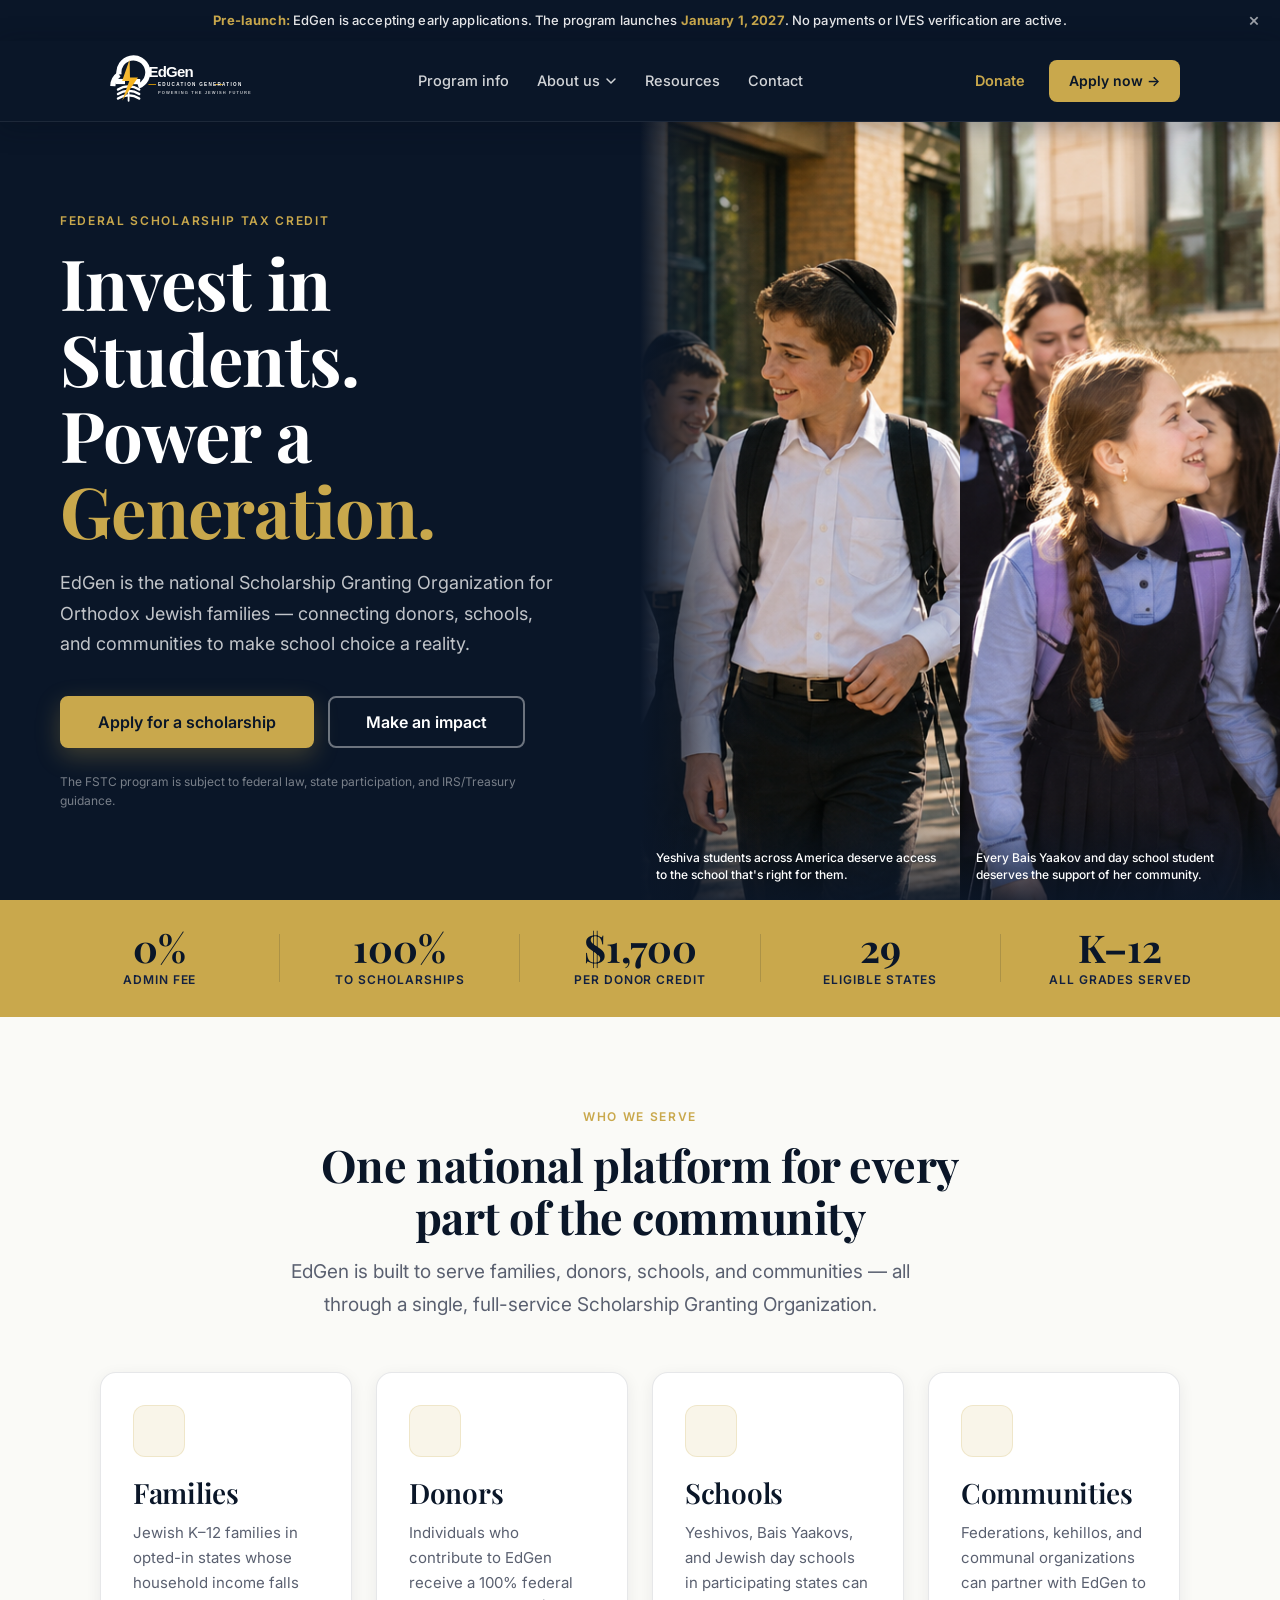
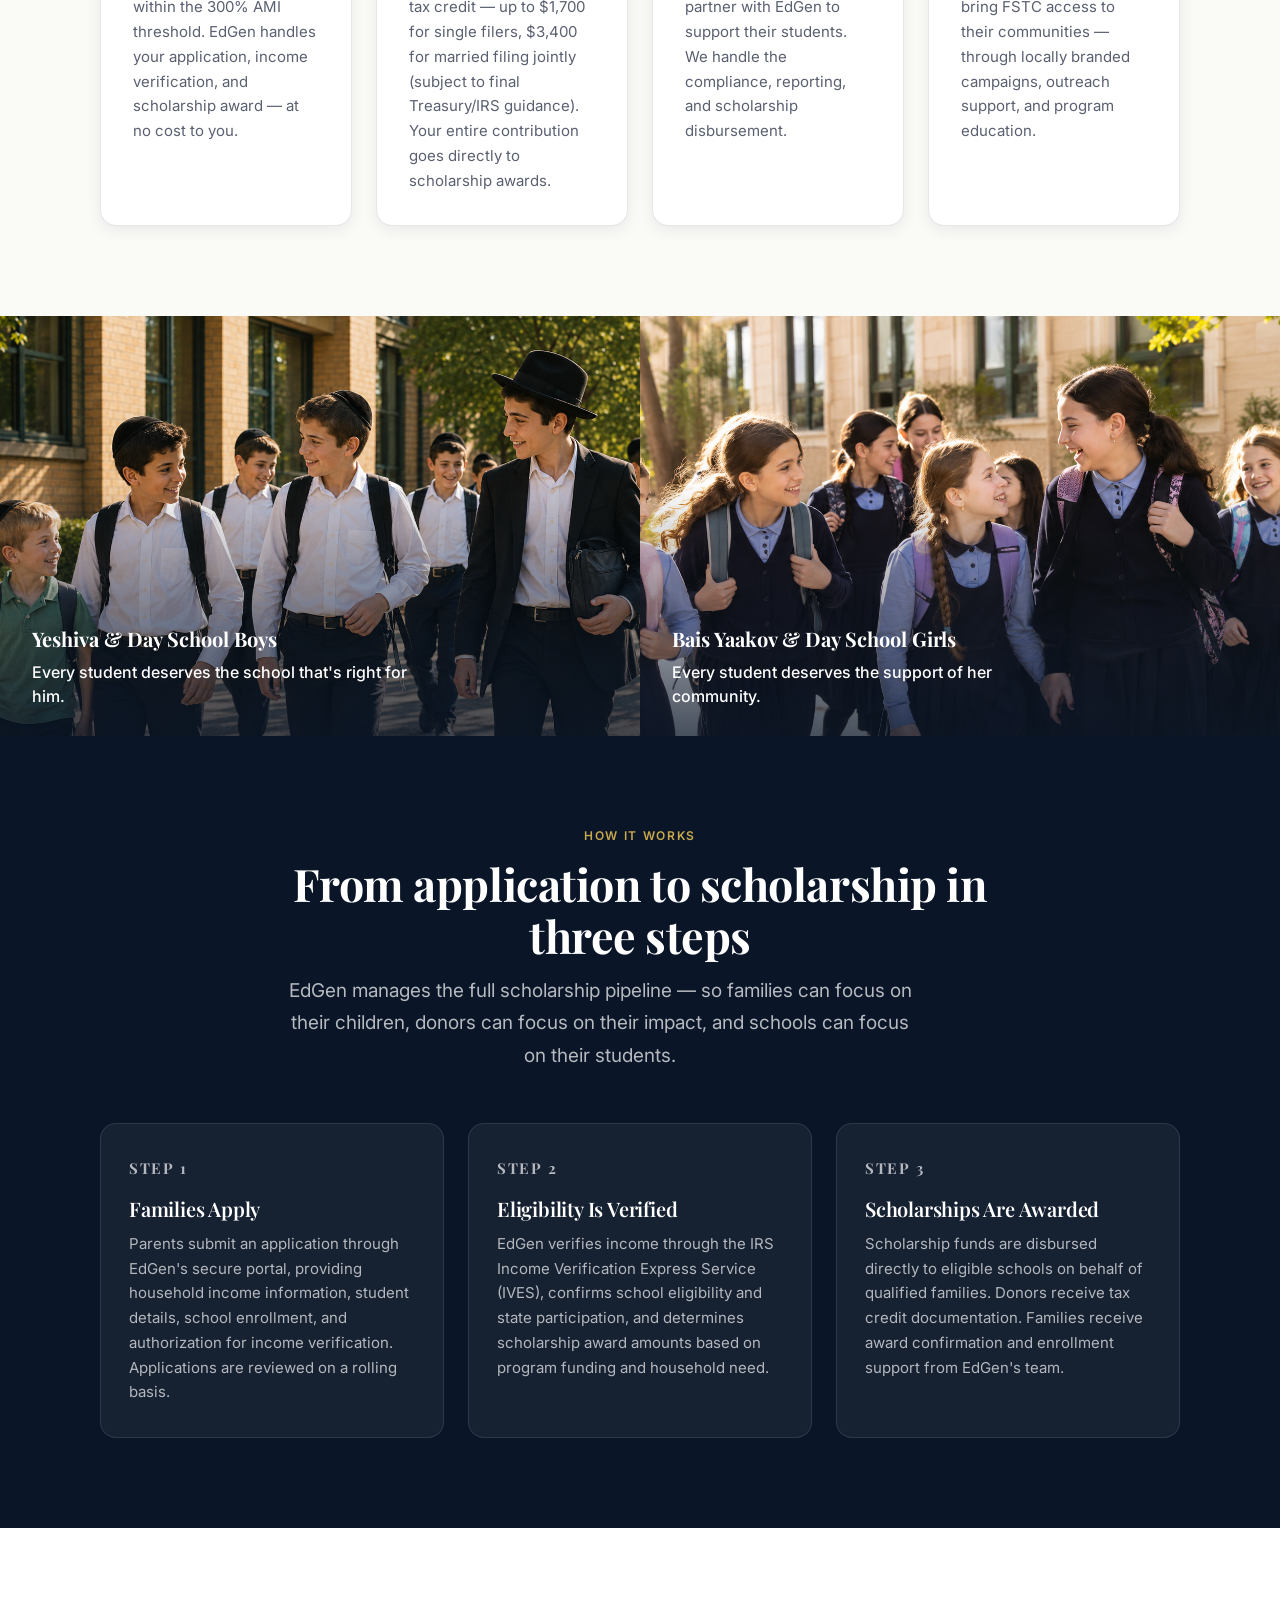
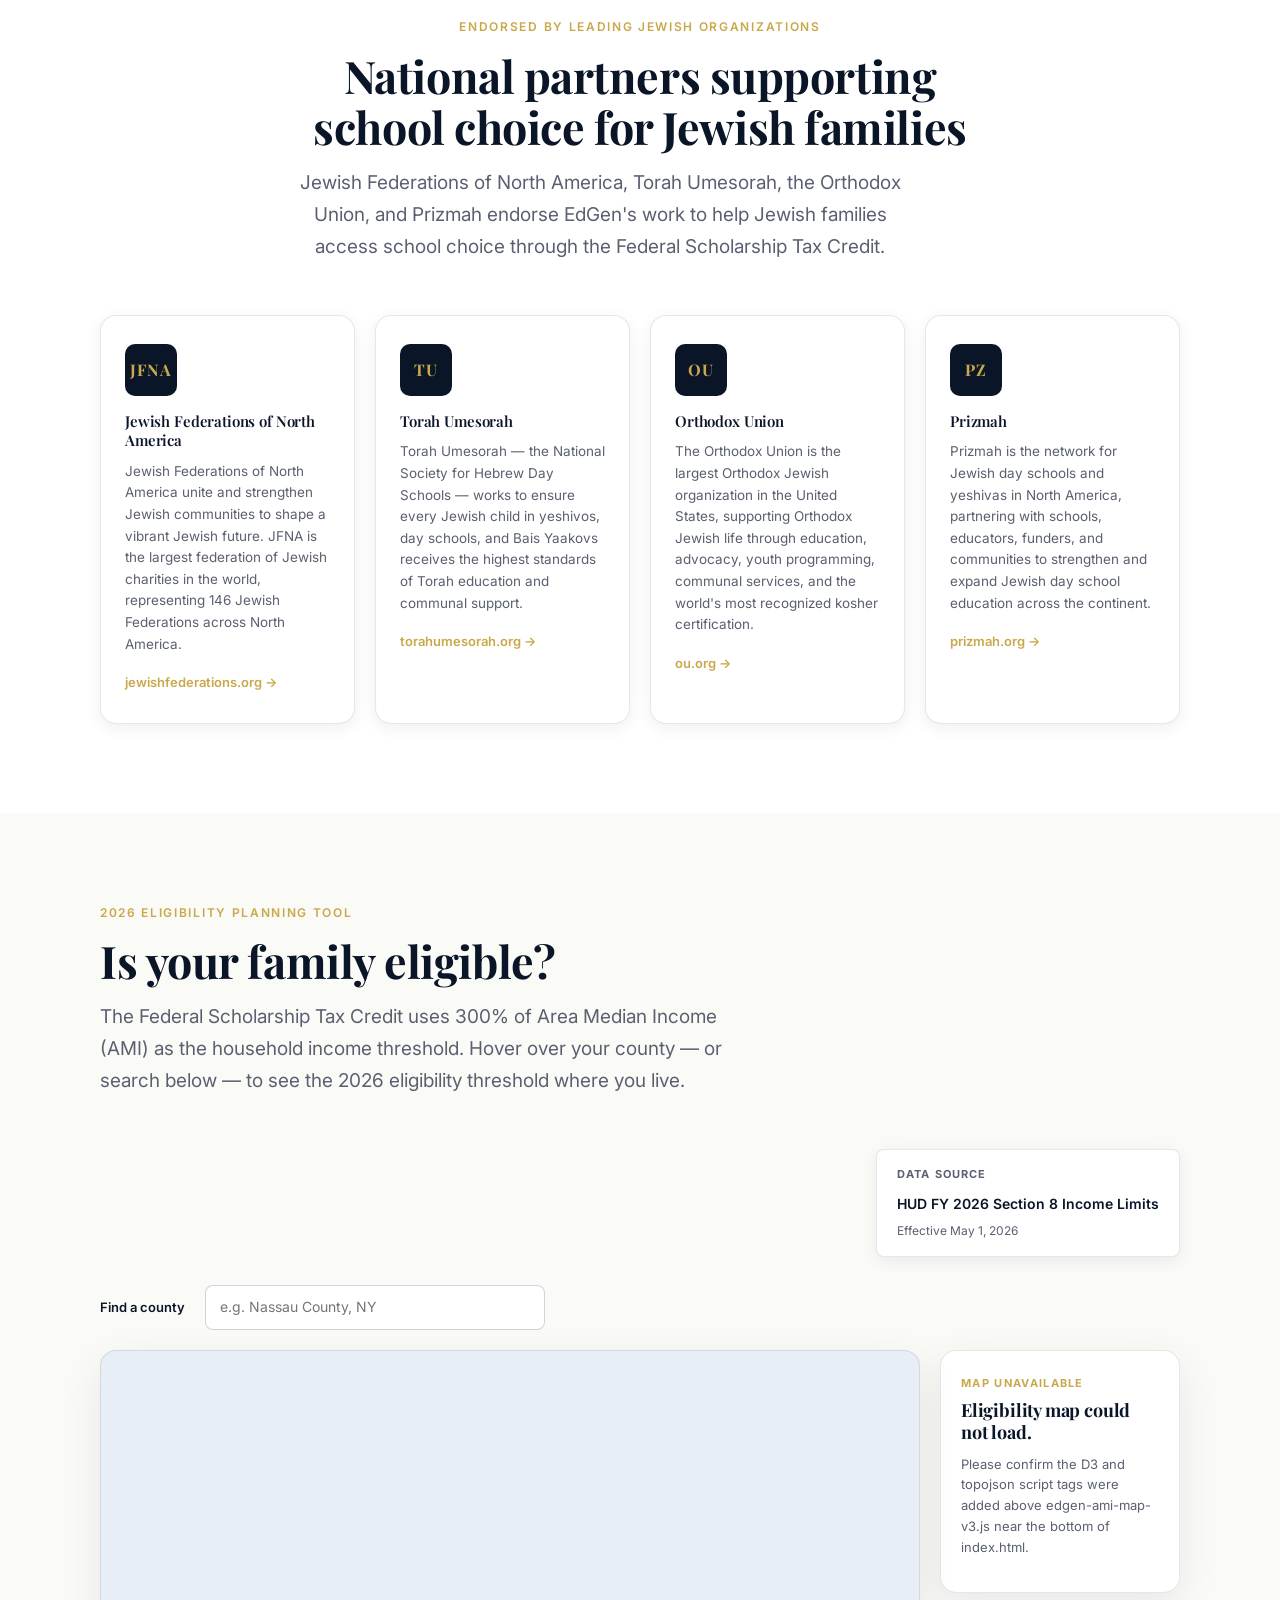
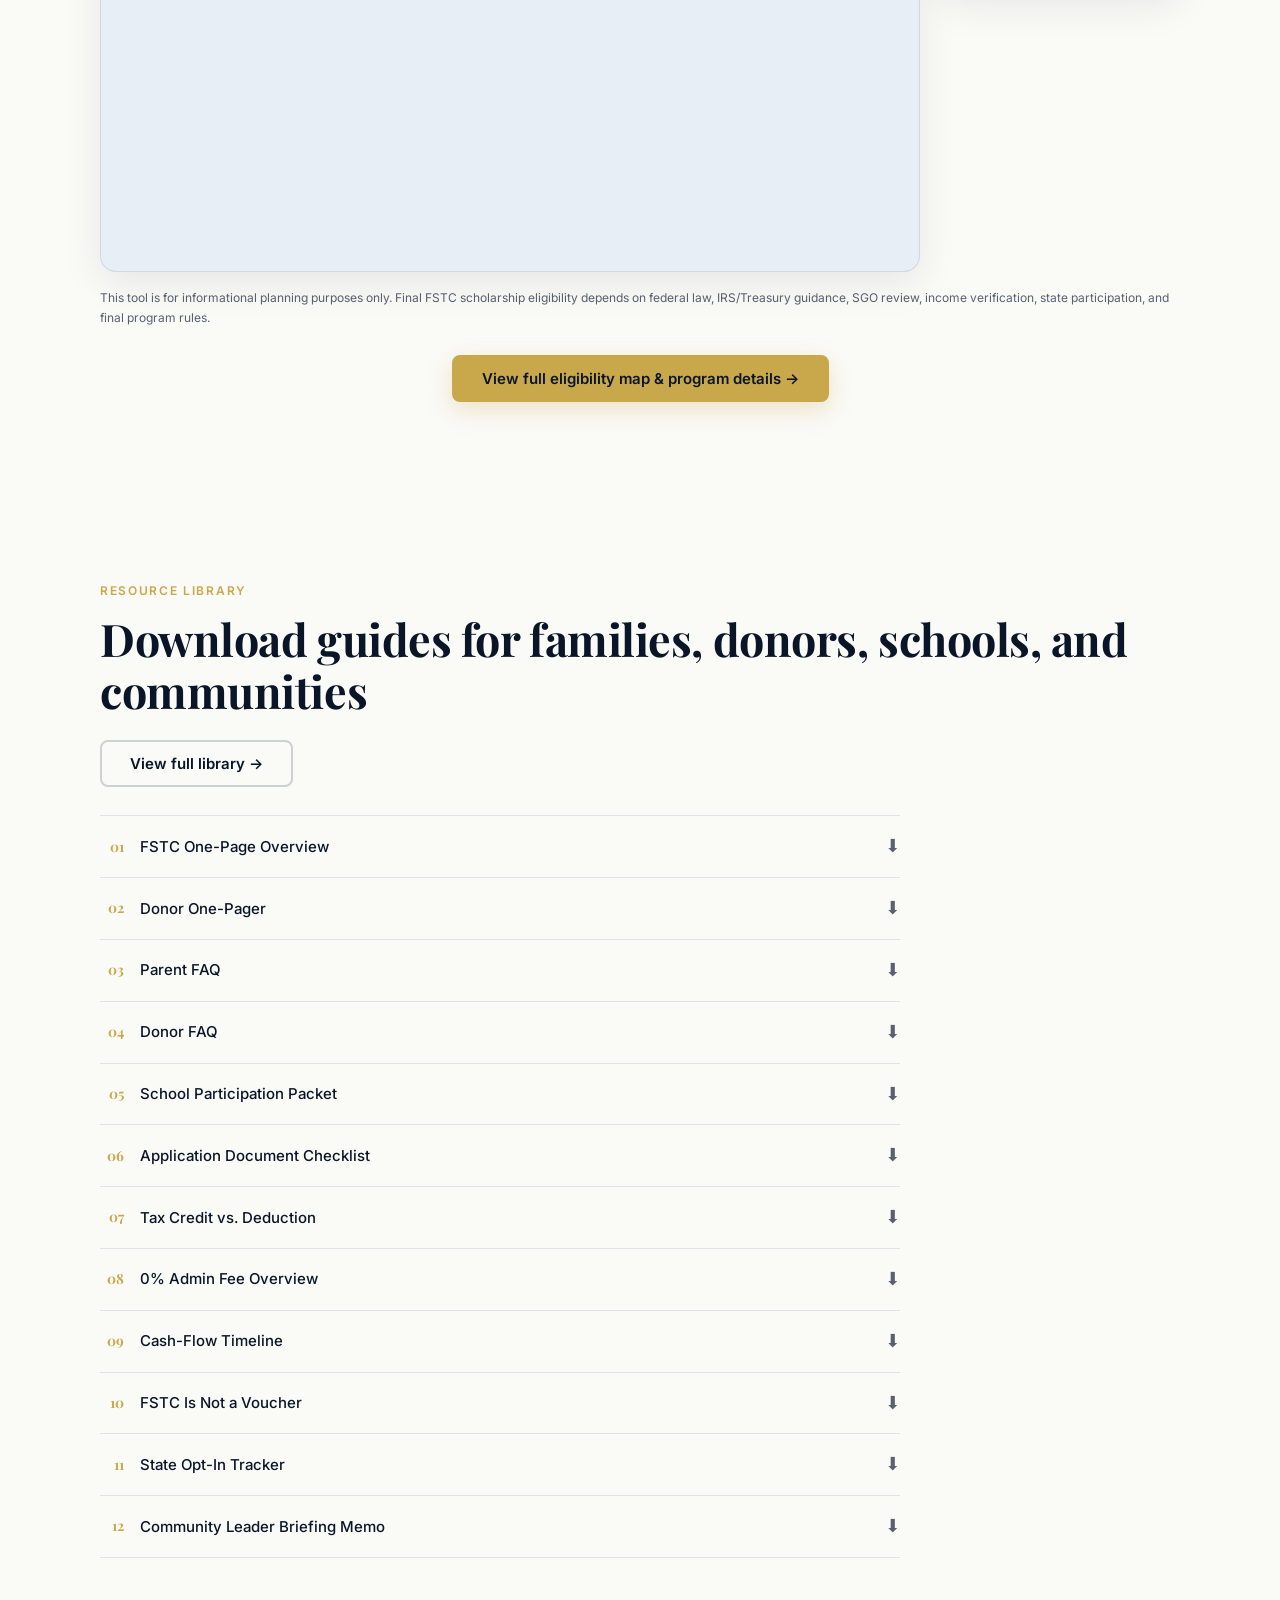
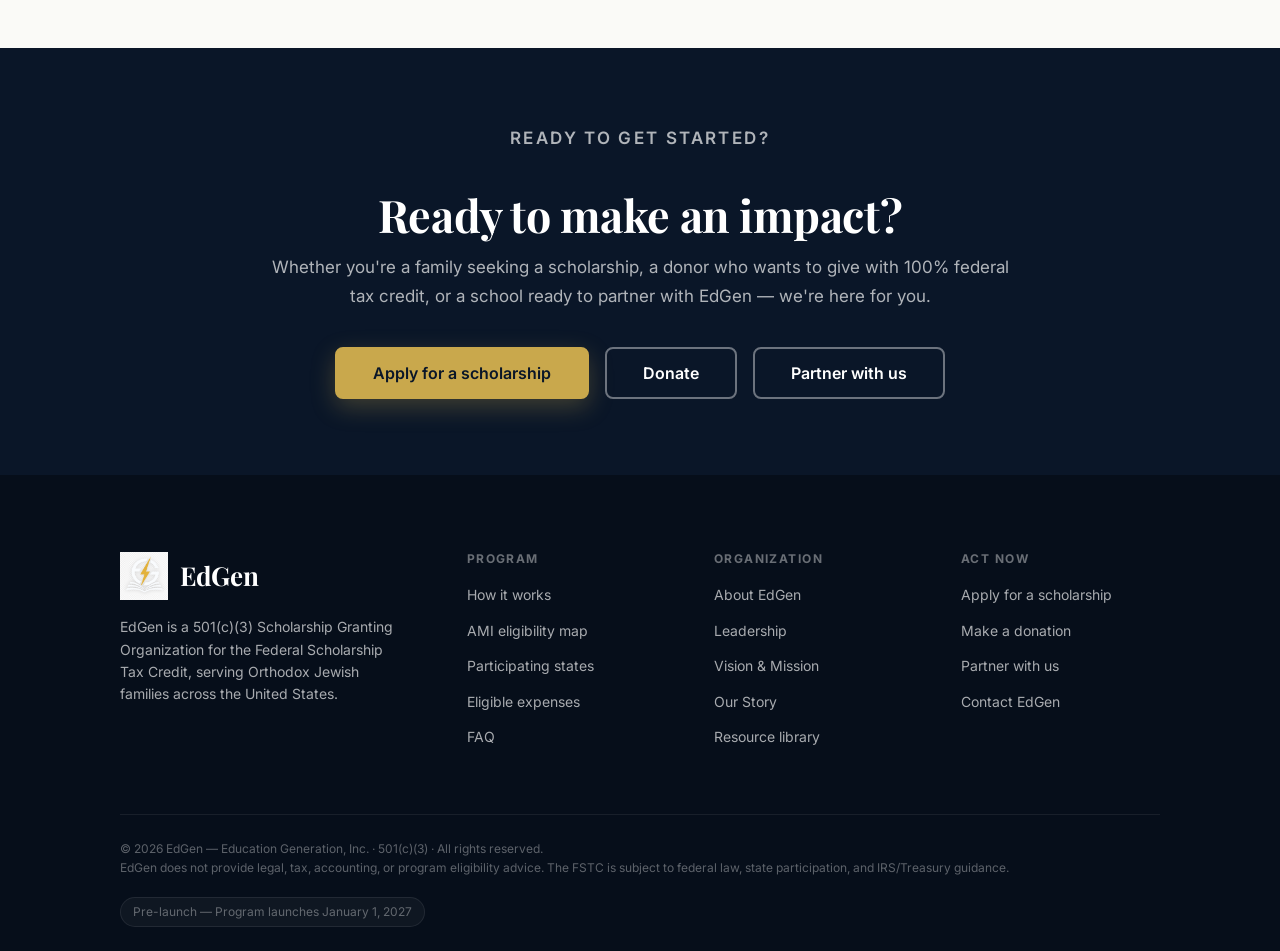
==== index.html @ 951f16a4 "Nav logo: white SVG (52px, no background box), nav bar 80px PNG had semi-transparent white box baked" ====
﻿<!DOCTYPE html>
<html lang="en">
<head>
  <meta charset="UTF-8" />
  <meta name="viewport" content="width=device-width, initial-scale=1.0" />
  <title>EdGen | Scholarship Granting Organization for Jewish Families</title>
  <meta name="description" content="EdGen is the national 501(c)(3) Scholarship Granting Organization for the Federal Scholarship Tax Credit, serving Orthodox Jewish families across the United States. 0% admin fee. 100% to scholarships." />
  <link rel="preconnect" href="https://fonts.googleapis.com" />
  <link rel="preconnect" href="https://fonts.gstatic.com" crossorigin />
  <link href="https://fonts.googleapis.com/css2?family=Playfair+Display:wght@400;600;700&family=Inter:wght@300;400;500;600&display=swap" rel="stylesheet" />
  <link rel="stylesheet" href="https://cdn.jsdelivr.net/npm/@tabler/icons-webfont@latest/tabler-icons.min.css" />
  <link rel="icon" href="edgen-icon-192.png" />
  <link rel="apple-touch-icon" href="edgen-icon-192.png" />
  <link rel="stylesheet" href="styles.css" />
  <link rel="stylesheet" href="edgen-ami-map.css" />
</head>
<body>

  <!-- Pre-launch Banner -->
  <div class="prelaunch-banner" id="prelaunchBanner">
    <strong>Pre-launch:</strong> EdGen is accepting early applications. The program launches <strong>January 1, 2027</strong>. No payments or IVES verification are active.
    <button class="banner-close" onclick="document.getElementById('prelaunchBanner').style.display='none'" aria-label="Dismiss banner">×</button>
  </div>

  <!-- Navigation -->
  <header class="site-header">
    <div class="container site-header-inner">
      <a href="index.html" class="brand" aria-label="EdGen home">
        <img class="brand-logo" src="edgen-logo-nav-white.svg" alt="EdGen — Education Generation" />
      </a>

      <nav class="nav" aria-label="Primary navigation">
        <a href="program.html" class="nav-link">Program info</a>

        <div class="nav-dropdown">
          <button class="nav-dropdown-toggle" aria-haspopup="true" aria-expanded="false">
            About us
            <svg width="12" height="12" viewBox="0 0 12 12" fill="none" aria-hidden="true">
              <path d="M2 4l4 4 4-4" stroke="currentColor" stroke-width="1.5" stroke-linecap="round"/>
            </svg>
          </button>
          <div class="nav-dropdown-menu">
            <a href="about.html#leadership">Leadership</a>
            <a href="about.html#vision">Vision &amp; Mission</a>
            <a href="about.html#history">Our Story</a>
          </div>
        </div>

        <a href="resources.html" class="nav-link">Resources</a>
        <a href="contact.html" class="nav-link">Contact</a>
      </nav>

      <div class="nav-actions">
        <a href="donate.html" class="nav-donate">Donate</a>
        <a href="apply.html" class="nav-apply">Apply now →</a>
      </div>

      <button class="nav-toggle" id="navToggle" aria-label="Open navigation" aria-expanded="false">
        <span></span><span></span><span></span>
      </button>
    </div>

    <!-- Mobile nav -->
    <nav class="nav-mobile" id="navMobile" aria-label="Mobile navigation">
      <a href="program.html">Program info</a>
      <button class="mobile-dropdown-toggle" aria-expanded="false">About us</button>
      <div class="mobile-submenu" id="mobileAboutSubmenu" style="display:none;">
        <a href="about.html#leadership">Leadership</a>
        <a href="about.html#vision">Vision &amp; Mission</a>
        <a href="about.html#history">Our Story</a>
      </div>
      <a href="resources.html">Resources</a>
      <a href="contact.html">Contact</a>
      <div class="nav-mobile-actions">
        <a href="donate.html" class="btn btn-outline" style="color:var(--gold);border-color:var(--gold);">Donate</a>
        <a href="apply.html" class="btn btn-primary">Apply now →</a>
      </div>
    </nav>
  </header>

  <main>

    <!-- ====================================================
         HERO
         ==================================================== -->
    <section class="hero" aria-label="Hero">
      <div class="hero-copy">
        <p class="eyebrow">Federal Scholarship Tax Credit</p>
        <h1>Invest in Students.<br />Power a <em>Generation.</em></h1>
        <p class="hero-subtitle">
          EdGen is the national Scholarship Granting Organization for Orthodox Jewish families — connecting donors, schools, and communities to make school choice a reality.
        </p>
        <div class="hero-actions">
          <a href="apply.html" class="btn btn-primary btn-lg">Apply for a scholarship</a>
          <a href="donate.html" class="btn btn-secondary btn-lg">Make an impact</a>
        </div>
        <p class="hero-disclaimer">
          The FSTC program is subject to federal law, state participation, and IRS/Treasury guidance.
        </p>
      </div>

      <div class="hero-photos" aria-hidden="true">
        <div class="hero-photo-panel">
          <img
            src="Boys%20Hero%20Image%20-%206.15.26.png"
            alt="Jewish yeshiva students"
            loading="eager"
          />
          <p class="hero-photo-caption">Yeshiva students across America deserve access to the school that's right for them.</p>
        </div>
        <div class="hero-photo-panel">
          <img
            src="Girls%20Hero%20Image%20-%206.15.26.png"
            alt="Jewish Bais Yaakov students"
            loading="eager"
          />
          <p class="hero-photo-caption">Every Bais Yaakov and day school student deserves the support of her community.</p>
        </div>
      </div>
    </section>

    <!-- ====================================================
         STATS BAR
         ==================================================== -->
    <div class="stats-bar" role="region" aria-label="Program statistics">
      <div class="stats-bar-inner">
        <div class="stat-item">
          <span class="stat-value">0%</span>
          <span class="stat-label">Admin fee</span>
        </div>
        <div class="stats-divider" aria-hidden="true"></div>
        <div class="stat-item">
          <span class="stat-value">100%</span>
          <span class="stat-label">To scholarships</span>
        </div>
        <div class="stats-divider" aria-hidden="true"></div>
        <div class="stat-item">
          <span class="stat-value">$1,700</span>
          <span class="stat-label">Per donor credit</span>
        </div>
        <div class="stats-divider" aria-hidden="true"></div>
        <div class="stat-item">
          <span class="stat-value">29</span>
          <span class="stat-label">Eligible states</span>
        </div>
        <div class="stats-divider" aria-hidden="true"></div>
        <div class="stat-item">
          <span class="stat-value">K–12</span>
          <span class="stat-label">All grades served</span>
        </div>
      </div>
    </div>

    <!-- ====================================================
         WHO WE SERVE
         ==================================================== -->
    <section class="section section-warm" aria-labelledby="who-we-serve-heading">
      <div class="container">
        <div class="section-header centered fade-in">
          <p class="eyebrow">Who we serve</p>
          <h2 id="who-we-serve-heading">One national platform for every part of the community</h2>
          <p class="intro">EdGen is built to serve families, donors, schools, and communities — all through a single, full-service Scholarship Granting Organization.</p>
        </div>

        <div class="grid-4">
          <article class="card fade-in">
            <div class="card-icon">
              <i class="ti ti-users" aria-hidden="true"></i>
            </div>
            <h3>Families</h3>
            <p>Jewish K–12 families in opted-in states whose household income falls within the 300% AMI threshold. EdGen handles your application, income verification, and scholarship award — at no cost to you.</p>
          </article>

          <article class="card fade-in">
            <div class="card-icon">
              <i class="ti ti-heart" aria-hidden="true"></i>
            </div>
            <h3>Donors</h3>
            <p>Individuals who contribute to EdGen receive a 100% federal tax credit — up to $1,700 for single filers, $3,400 for married filing jointly (subject to final Treasury/IRS guidance). Your entire contribution goes directly to scholarship awards.</p>
          </article>

          <article class="card fade-in">
            <div class="card-icon">
              <i class="ti ti-building" aria-hidden="true"></i>
            </div>
            <h3>Schools</h3>
            <p>Yeshivos, Bais Yaakovs, and Jewish day schools in participating states can partner with EdGen to support their students. We handle the compliance, reporting, and scholarship disbursement.</p>
          </article>

          <article class="card fade-in">
            <div class="card-icon">
              <i class="ti ti-world" aria-hidden="true"></i>
            </div>
            <h3>Communities</h3>
            <p>Federations, kehillos, and communal organizations can partner with EdGen to bring FSTC access to their communities — through locally branded campaigns, outreach support, and program education.</p>
          </article>
        </div>
      </div>
    </section>

    <!-- ====================================================
         PHOTO SPLIT (full bleed)
         ==================================================== -->
    <div class="photo-split" aria-hidden="true">
      <div class="photo-split-panel">
        <img
          src="Boys%20Hero%20Image%20-%206.15.26.png"
          alt="Yeshiva students walking outside their school"
          loading="lazy"
        />
        <div class="photo-split-overlay">
          <p class="photo-split-caption">
            <strong>Yeshiva &amp; Day School Boys</strong>
            Every student deserves the school that's right for him.
          </p>
        </div>
      </div>
      <div class="photo-split-panel">
        <img
          src="Girls%20Hero%20Image%20-%206.15.26.png"
          alt="Bais Yaakov students outside their school"
          loading="lazy"
        />
        <div class="photo-split-overlay">
          <p class="photo-split-caption">
            <strong>Bais Yaakov &amp; Day School Girls</strong>
            Every student deserves the support of her community.
          </p>
        </div>
      </div>
    </div>

    <!-- ====================================================
         HOW IT WORKS
         ==================================================== -->
    <section class="section section-navy" aria-labelledby="how-it-works-heading">
      <div class="container">
        <div class="section-header centered fade-in">
          <p class="eyebrow">How it works</p>
          <h2 id="how-it-works-heading">From application to scholarship in three steps</h2>
          <p class="intro">EdGen manages the full scholarship pipeline — so families can focus on their children, donors can focus on their impact, and schools can focus on their students.</p>
        </div>

        <div class="steps-grid">
          <article class="step-card fade-in">
            <p class="step-number">Step 1</p>
            <h3>Families Apply</h3>
            <p>Parents submit an application through EdGen's secure portal, providing household income information, student details, school enrollment, and authorization for income verification. Applications are reviewed on a rolling basis.</p>
          </article>

          <article class="step-card fade-in">
            <p class="step-number">Step 2</p>
            <h3>Eligibility Is Verified</h3>
            <p>EdGen verifies income through the IRS Income Verification Express Service (IVES), confirms school eligibility and state participation, and determines scholarship award amounts based on program funding and household need.</p>
          </article>

          <article class="step-card fade-in">
            <p class="step-number">Step 3</p>
            <h3>Scholarships Are Awarded</h3>
            <p>Scholarship funds are disbursed directly to eligible schools on behalf of qualified families. Donors receive tax credit documentation. Families receive award confirmation and enrollment support from EdGen's team.</p>
          </article>
        </div>
      </div>
    </section>

    <!-- ====================================================
         ENDORSERS
         ==================================================== -->
    <section class="section section-white" aria-labelledby="endorsers-heading">
      <div class="container">
        <div class="section-header centered fade-in">
          <p class="eyebrow">Endorsed by leading Jewish organizations</p>
          <h2 id="endorsers-heading">National partners supporting school choice for Jewish families</h2>
          <p class="intro">Jewish Federations of North America, Torah Umesorah, the Orthodox Union, and Prizmah endorse EdGen's work to help Jewish families access school choice through the Federal Scholarship Tax Credit.</p>
        </div>

        <div class="endorsers-grid">
          <article class="endorser-card fade-in">
            <div class="endorser-logo">
              <img
                src="https://www.jewishfederations.org/favicon.ico"
                alt="Jewish Federations of North America"
                loading="lazy"
                onerror="this.style.display='none';this.nextElementSibling.style.display='flex';"
              />
              <div class="endorser-initials" style="display:none;">JFNA</div>
            </div>
            <h4>Jewish Federations of North America</h4>
            <p>Jewish Federations of North America unite and strengthen Jewish communities to shape a vibrant Jewish future. JFNA is the largest federation of Jewish charities in the world, representing 146 Jewish Federations across North America.</p>
            <a href="https://www.jewishfederations.org/" target="_blank" rel="noopener noreferrer" class="endorser-link">jewishfederations.org →</a>
          </article>

          <article class="endorser-card fade-in">
            <div class="endorser-logo">
              <img
                src="https://www.torahumesorah.org/favicon.ico"
                alt="Torah Umesorah"
                loading="lazy"
                onerror="this.style.display='none';this.nextElementSibling.style.display='flex';"
              />
              <div class="endorser-initials" style="display:none;">TU</div>
            </div>
            <h4>Torah Umesorah</h4>
            <p>Torah Umesorah — the National Society for Hebrew Day Schools — works to ensure every Jewish child in yeshivos, day schools, and Bais Yaakovs receives the highest standards of Torah education and communal support.</p>
            <a href="https://www.torahumesorah.org/" target="_blank" rel="noopener noreferrer" class="endorser-link">torahumesorah.org →</a>
          </article>

          <article class="endorser-card fade-in">
            <div class="endorser-logo">
              <img
                src="https://www.ou.org/favicon.ico"
                alt="Orthodox Union"
                loading="lazy"
                onerror="this.style.display='none';this.nextElementSibling.style.display='flex';"
              />
              <div class="endorser-initials" style="display:none;">OU</div>
            </div>
            <h4>Orthodox Union</h4>
            <p>The Orthodox Union is the largest Orthodox Jewish organization in the United States, supporting Orthodox Jewish life through education, advocacy, youth programming, communal services, and the world's most recognized kosher certification.</p>
            <a href="https://www.ou.org/" target="_blank" rel="noopener noreferrer" class="endorser-link">ou.org →</a>
          </article>

          <article class="endorser-card fade-in">
            <div class="endorser-logo">
              <img
                src="https://prizmah.org/favicon.ico"
                alt="Prizmah"
                loading="lazy"
                onerror="this.style.display='none';this.nextElementSibling.style.display='flex';"
              />
              <div class="endorser-initials" style="display:none;">PZ</div>
            </div>
            <h4>Prizmah</h4>
            <p>Prizmah is the network for Jewish day schools and yeshivas in North America, partnering with schools, educators, funders, and communities to strengthen and expand Jewish day school education across the continent.</p>
            <a href="https://prizmah.org/" target="_blank" rel="noopener noreferrer" class="endorser-link">prizmah.org →</a>
          </article>
        </div>
      </div>
    </section>

    <!-- ====================================================
         AMI MAP TEASER
         ==================================================== -->
    <section class="section section-warm edgen-ami-map-section" id="ami-map" aria-labelledby="ami-map-heading">
      <div class="container">
        <div class="section-header fade-in" style="max-width:660px;">
          <p class="eyebrow">2026 Eligibility Planning Tool</p>
          <h2 id="ami-map-heading">Is your family eligible?</h2>
          <p class="intro">The Federal Scholarship Tax Credit uses 300% of Area Median Income (AMI) as the household income threshold. Hover over your county — or search below — to see the 2026 eligibility threshold where you live.</p>
        </div>

        <div class="edgen-ami-map-header">
          <div style="flex:1;min-width:0;"></div>
          <div class="edgen-ami-map-source-card">
            <strong>Data source</strong>
            <span>HUD FY 2026 Section 8 Income Limits</span>
            <small>Effective May 1, 2026</small>
          </div>
        </div>

        <div class="edgen-ami-map-toolbar">
          <label for="edgenCountySearch">Find a county</label>
          <input id="edgenCountySearch" type="search" list="edgenCountyOptions" placeholder="e.g. Nassau County, NY" autocomplete="off" />
          <datalist id="edgenCountyOptions"></datalist>
          <div class="edgen-ami-map-legend" id="edgenAmiMapLegend" aria-label="Map color legend"></div>
        </div>

        <div class="edgen-ami-map-layout">
          <div class="edgen-ami-map-wrap">
            <svg id="edgenAmiMap" viewBox="0 0 975 610" preserveAspectRatio="xMidYMid meet" role="img" aria-label="United States county map showing 300% AMI eligibility thresholds"></svg>
            <div class="edgen-ami-map-tooltip" id="edgenAmiMapTooltip" role="status" aria-live="polite"></div>
          </div>
          <aside class="edgen-ami-map-info" id="edgenAmiMapInfo">
            <p class="mini-eyebrow">Hover or search</p>
            <h3>Select a county</h3>
            <p>Move your mouse over the map or type a county name and state (e.g. "Nassau County, NY") to see the 300% AMI eligibility threshold.</p>
          </aside>
        </div>

        <p class="edgen-ami-map-disclaimer">
          This tool is for informational planning purposes only. Final FSTC scholarship eligibility depends on federal law, IRS/Treasury guidance, SGO review, income verification, state participation, and final program rules.
        </p>

        <div style="margin-top:28px;text-align:center;">
          <a href="program.html#ami-map" class="btn btn-primary">View full eligibility map &amp; program details →</a>
        </div>
      </div>
    </section>

    <!-- ====================================================
         RESOURCE LIBRARY TEASER
         ==================================================== -->
    <section class="section section-warm" aria-labelledby="resources-heading">
      <div class="container">
        <div class="section-header fade-in" style="display:flex;align-items:flex-end;justify-content:space-between;gap:24px;flex-wrap:wrap;margin-bottom:28px;">
          <div>
            <p class="eyebrow">Resource library</p>
            <h2 id="resources-heading">Download guides for families, donors, schools, and communities</h2>
          </div>
          <a href="resources.html" class="btn btn-outline" style="flex-shrink:0;">View full library →</a>
        </div>

        <div style="max-width:800px;">
          <a href="edgen-fstc-one-page-overview.pdf" download class="resource-row" aria-label="Download FSTC One-Page Overview">
            <span class="resource-number">01</span>
            <span class="resource-title">FSTC One-Page Overview</span>
            <span class="resource-download" aria-hidden="true">⬇</span>
          </a>
          <a href="edgen-donor-one-pager.pdf" download class="resource-row" aria-label="Download Donor One-Pager">
            <span class="resource-number">02</span>
            <span class="resource-title">Donor One-Pager</span>
            <span class="resource-download" aria-hidden="true">⬇</span>
          </a>
          <a href="edgen-parent-faq.pdf" download class="resource-row" aria-label="Download Parent FAQ">
            <span class="resource-number">03</span>
            <span class="resource-title">Parent FAQ</span>
            <span class="resource-download" aria-hidden="true">⬇</span>
          </a>
          <a href="edgen-donor-faq.pdf" download class="resource-row" aria-label="Download Donor FAQ">
            <span class="resource-number">04</span>
            <span class="resource-title">Donor FAQ</span>
            <span class="resource-download" aria-hidden="true">⬇</span>
          </a>
          <a href="edgen-school-participation-packet.pdf" download class="resource-row" aria-label="Download School Participation Packet">
            <span class="resource-number">05</span>
            <span class="resource-title">School Participation Packet</span>
            <span class="resource-download" aria-hidden="true">⬇</span>
          </a>
          <a href="edgen-application-document-checklist.pdf" download class="resource-row" aria-label="Download Application Document Checklist">
            <span class="resource-number">06</span>
            <span class="resource-title">Application Document Checklist</span>
            <span class="resource-download" aria-hidden="true">⬇</span>
          </a>
          <a href="edgen-tax-credit-vs-deduction-explainer.pdf" download class="resource-row" aria-label="Download Tax Credit vs. Deduction Explainer">
            <span class="resource-number">07</span>
            <span class="resource-title">Tax Credit vs. Deduction</span>
            <span class="resource-download" aria-hidden="true">⬇</span>
          </a>
          <a href="edgen-zero-admin-fee-overview.pdf" download class="resource-row" aria-label="Download 0% Admin Fee Overview">
            <span class="resource-number">08</span>
            <span class="resource-title">0% Admin Fee Overview</span>
            <span class="resource-download" aria-hidden="true">⬇</span>
          </a>
          <a href="edgen-cash-flow-timeline.pdf" download class="resource-row" aria-label="Download Cash-Flow Timeline">
            <span class="resource-number">09</span>
            <span class="resource-title">Cash-Flow Timeline</span>
            <span class="resource-download" aria-hidden="true">⬇</span>
          </a>
          <a href="edgen-fstc-is-not-a-voucher.pdf" download class="resource-row" aria-label="Download FSTC Is Not a Voucher">
            <span class="resource-number">10</span>
            <span class="resource-title">FSTC Is Not a Voucher</span>
            <span class="resource-download" aria-hidden="true">⬇</span>
          </a>
          <a href="edgen-state-opt-in-tracker.pdf" download class="resource-row" aria-label="Download State Opt-In Tracker">
            <span class="resource-number">11</span>
            <span class="resource-title">State Opt-In Tracker</span>
            <span class="resource-download" aria-hidden="true">⬇</span>
          </a>
          <a href="edgen-community-leader-briefing-memo.pdf" download class="resource-row" aria-label="Download Community Leader Briefing Memo">
            <span class="resource-number">12</span>
            <span class="resource-title">Community Leader Briefing Memo</span>
            <span class="resource-download" aria-hidden="true">⬇</span>
          </a>
        </div>
      </div>
    </section>

    <!-- ====================================================
         CTA BANNER
         ==================================================== -->
    <section class="cta-banner" aria-labelledby="cta-heading">
      <div class="cta-banner-inner fade-in">
        <p class="eyebrow" style="text-align:center;">Ready to get started?</p>
        <h2 id="cta-heading">Ready to make an impact?</h2>
        <p>Whether you're a family seeking a scholarship, a donor who wants to give with 100% federal tax credit, or a school ready to partner with EdGen — we're here for you.</p>
        <div class="cta-banner-actions">
          <a href="apply.html" class="btn btn-primary btn-lg">Apply for a scholarship</a>
          <a href="donate.html" class="btn btn-secondary btn-lg">Donate</a>
          <a href="contact.html" class="btn btn-secondary btn-lg">Partner with us</a>
        </div>
      </div>
    </section>

  </main>

  <!-- ====================================================
       FOOTER
       ==================================================== -->
  <footer class="site-footer" role="contentinfo">
    <div class="container">
      <div class="footer-inner">
        <div class="footer-brand-col">
          <a href="index.html" class="footer-brand-link" aria-label="EdGen home">
          <img class="footer-logo" src="edgen-logo-icon-white.png" alt="" aria-hidden="true" />
          <span class="footer-brand-name">EdGen</span>
        </a>
          <p class="footer-tagline">EdGen is a 501(c)(3) Scholarship Granting Organization for the Federal Scholarship Tax Credit, serving Orthodox Jewish families across the United States.</p>
        </div>

        <div class="footer-col">
          <h4>Program</h4>
          <ul>
            <li><a href="program.html">How it works</a></li>
            <li><a href="program.html#ami-map">AMI eligibility map</a></li>
            <li><a href="program.html#states">Participating states</a></li>
            <li><a href="program.html#expenses">Eligible expenses</a></li>
            <li><a href="program.html#faq">FAQ</a></li>
          </ul>
        </div>

        <div class="footer-col">
          <h4>Organization</h4>
          <ul>
            <li><a href="about.html">About EdGen</a></li>
            <li><a href="about.html#leadership">Leadership</a></li>
            <li><a href="about.html#vision">Vision &amp; Mission</a></li>
            <li><a href="about.html#history">Our Story</a></li>
            <li><a href="resources.html">Resource library</a></li>
          </ul>
        </div>

        <div class="footer-col">
          <h4>Act now</h4>
          <ul>
            <li><a href="apply.html">Apply for a scholarship</a></li>
            <li><a href="donate.html">Make a donation</a></li>
            <li><a href="contact.html">Partner with us</a></li>
            <li><a href="contact.html">Contact EdGen</a></li>
          </ul>
        </div>
      </div>

      <div class="footer-bottom">
        <p class="footer-legal">
          © 2026 EdGen — Education Generation, Inc. · 501(c)(3) · All rights reserved.<br />
          EdGen does not provide legal, tax, accounting, or program eligibility advice. The FSTC is subject to federal law, state participation, and IRS/Treasury guidance.
        </p>
        <span class="footer-prelaunch">Pre-launch — Program launches January 1, 2027</span>
      </div>
    </div>
  </footer>

  <!-- Scripts -->
  <script src="https://cdn.jsdelivr.net/npm/d3@7/dist/d3.min.js"></script>
  <script src="https://cdn.jsdelivr.net/npm/topojson-client@3/dist/topojson-client.min.js"></script>
  <script src="edgen-ami-map-v3.js"></script>
  <script>
    // Mobile nav toggle
    const navToggle = document.getElementById('navToggle');
    const navMobile = document.getElementById('navMobile');

    navToggle.addEventListener('click', () => {
      const isOpen = navMobile.classList.toggle('open');
      navToggle.classList.toggle('open', isOpen);
      navToggle.setAttribute('aria-expanded', String(isOpen));
    });

    // Mobile about submenu
    const mobileDropdownToggle = document.querySelector('.mobile-dropdown-toggle');
    const mobileAboutSubmenu = document.getElementById('mobileAboutSubmenu');
    if (mobileDropdownToggle) {
      mobileDropdownToggle.addEventListener('click', () => {
        const isOpen = mobileAboutSubmenu.style.display !== 'none';
        mobileAboutSubmenu.style.display = isOpen ? 'none' : 'block';
        mobileDropdownToggle.setAttribute('aria-expanded', String(!isOpen));
      });
    }

    // Scroll fade-in
    if (!window.matchMedia('(prefers-reduced-motion: reduce)').matches) {
      const observer = new IntersectionObserver((entries) => {
        entries.forEach(e => {
          if (e.isIntersecting) {
            e.target.classList.add('visible');
            observer.unobserve(e.target);
          }
        });
      }, { threshold: 0.12 });

      document.querySelectorAll('.fade-in').forEach(el => observer.observe(el));
    } else {
      document.querySelectorAll('.fade-in').forEach(el => el.classList.add('visible'));
    }

    // Mark active nav link
    document.querySelectorAll('.nav-link, .nav-dropdown-toggle').forEach(link => {
      if (link.getAttribute('href') === 'index.html' || window.location.pathname.endsWith('index.html') || window.location.pathname === '/') {
        // homepage — no active link needed
      }
    });
  </script>
</body>
</html>
---- styles.css ----
/* ============================================================
   EdGen — Global Design System
   ============================================================ */

/* Google Fonts */
@import url('https://fonts.googleapis.com/css2?family=Playfair+Display:wght@400;600;700&family=Inter:wght@300;400;500;600&display=swap');

/* ---- Variables ---- */
:root {
  --navy: #0A1628;
  --navy-mid: #122040;
  --navy-dark: #060e1a;
  --gold: #C9A84C;
  --gold-light: #dfc278;
  --gold-pale: rgba(201,168,76,0.12);
  --warm-white: #FAFAF7;
  --white: #FFFFFF;
  --muted: #5a6070;
  --border: rgba(10,22,40,0.1);
  --border-strong: rgba(10,22,40,0.18);
  --shadow-sm: 0 4px 16px rgba(10,22,40,0.07);
  --shadow: 0 12px 40px rgba(10,22,40,0.11);
  --shadow-lg: 0 24px 70px rgba(10,22,40,0.15);
  --radius: 8px;
  --radius-lg: 16px;
  --radius-xl: 24px;
  --container: 1200px;
  --font-heading: 'Playfair Display', Georgia, serif;
  --font-body: 'Inter', system-ui, -apple-system, sans-serif;
}

/* ---- Reset ---- */
*, *::before, *::after { box-sizing: border-box; margin: 0; padding: 0; }

html { scroll-behavior: smooth; font-size: 16px; }

body {
  font-family: var(--font-body);
  font-weight: 400;
  color: var(--navy);
  background: var(--warm-white);
  line-height: 1.6;
  -webkit-font-smoothing: antialiased;
  text-rendering: optimizeLegibility;
}

img, svg { display: block; max-width: 100%; }
a { text-decoration: none; color: inherit; }
button, input, select, textarea { font: inherit; }
ul, ol { list-style: none; }
fieldset { border: none; }

/* ---- Container ---- */
.container {
  width: 100%;
  max-width: var(--container);
  margin-inline: auto;
  padding-inline: clamp(20px, 5vw, 60px);
}

/* ============================================================
   PRE-LAUNCH BANNER
   ============================================================ */
.prelaunch-banner {
  background: var(--navy);
  color: rgba(255,255,255,0.9);
  text-align: center;
  font-size: 13px;
  font-weight: 500;
  padding: 10px 20px;
  letter-spacing: 0.01em;
  position: relative;
}
.prelaunch-banner strong { color: var(--gold); }
.prelaunch-banner .banner-close {
  position: absolute;
  right: 16px;
  top: 50%;
  transform: translateY(-50%);
  background: none;
  border: none;
  color: rgba(255,255,255,0.6);
  cursor: pointer;
  font-size: 18px;
  line-height: 1;
  padding: 4px;
}
.prelaunch-banner .banner-close:hover { color: white; }

/* ============================================================
   NAVIGATION
   ============================================================ */
.site-header {
  position: sticky;
  top: 0;
  z-index: 100;
  background: var(--navy);
  border-bottom: 1px solid rgba(255,255,255,0.08);
  box-shadow: 0 4px 24px rgba(6,14,26,0.35);
}

.site-header-inner {
  display: flex;
  align-items: center;
  justify-content: space-between;
  gap: 24px;
  height: 80px;
}

.brand { display: flex; align-items: center; flex-shrink: 0; }
.brand-logo { height: 52px; width: auto; display: block; background: none; border: none; }

/* Primary nav */
.nav {
  display: flex;
  align-items: center;
  gap: 4px;
}

.nav-link {
  font-size: 14.5px;
  font-weight: 500;
  color: rgba(255,255,255,0.82);
  padding: 8px 12px;
  border-radius: var(--radius);
  transition: color 0.18s, background 0.18s;
  white-space: nowrap;
}
.nav-link:hover { color: white; background: rgba(255,255,255,0.08); }
.nav-link.active { color: var(--gold); }

/* Dropdown */
.nav-dropdown {
  position: relative;
}
.nav-dropdown-toggle {
  display: flex;
  align-items: center;
  gap: 5px;
  font-size: 14.5px;
  font-weight: 500;
  color: rgba(255,255,255,0.82);
  padding: 8px 12px;
  border-radius: var(--radius);
  background: none;
  border: none;
  cursor: pointer;
  transition: color 0.18s, background 0.18s;
  white-space: nowrap;
}
.nav-dropdown-toggle:hover,
.nav-dropdown:hover .nav-dropdown-toggle { color: white; background: rgba(255,255,255,0.08); }
.nav-dropdown-toggle svg { flex-shrink: 0; transition: transform 0.2s; }
.nav-dropdown:hover .nav-dropdown-toggle svg { transform: rotate(180deg); }

.nav-dropdown-menu {
  position: absolute;
  top: calc(100% + 8px);
  left: 0;
  background: white;
  border: 1px solid var(--border);
  border-radius: var(--radius);
  box-shadow: var(--shadow);
  min-width: 180px;
  padding: 6px;
  opacity: 0;
  visibility: hidden;
  transform: translateY(-6px);
  transition: opacity 0.2s, transform 0.2s, visibility 0.2s;
  pointer-events: none;
}
.nav-dropdown:hover .nav-dropdown-menu,
.nav-dropdown:focus-within .nav-dropdown-menu {
  opacity: 1;
  visibility: visible;
  transform: translateY(0);
  pointer-events: auto;
}
.nav-dropdown-menu a {
  display: block;
  padding: 9px 14px;
  font-size: 14px;
  font-weight: 500;
  color: var(--navy);
  border-radius: 6px;
  transition: background 0.15s, color 0.15s;
}
.nav-dropdown-menu a:hover { background: var(--gold-pale); color: var(--navy); }

/* Nav CTAs */
.nav-actions { display: flex; align-items: center; gap: 10px; }
.nav-donate {
  font-size: 14.5px;
  font-weight: 600;
  color: var(--gold);
  padding: 8px 14px;
  transition: color 0.18s;
}
.nav-donate:hover { color: var(--gold-light); }

.nav-apply {
  display: inline-flex;
  align-items: center;
  gap: 6px;
  background: var(--gold);
  color: var(--navy);
  font-size: 14px;
  font-weight: 600;
  padding: 10px 20px;
  border-radius: var(--radius);
  transition: background 0.18s, transform 0.18s;
  white-space: nowrap;
}
.nav-apply:hover { background: var(--gold-light); transform: translateY(-1px); }

/* Mobile hamburger */
.nav-toggle {
  display: none;
  flex-direction: column;
  justify-content: center;
  gap: 5px;
  width: 36px;
  height: 36px;
  background: none;
  border: 1px solid rgba(255,255,255,0.2);
  border-radius: 6px;
  padding: 7px;
  cursor: pointer;
}
.nav-toggle span {
  display: block;
  width: 100%;
  height: 2px;
  background: white;
  border-radius: 2px;
  transition: transform 0.22s, opacity 0.22s;
}
.nav-toggle.open span:nth-child(1) { transform: translateY(7px) rotate(45deg); }
.nav-toggle.open span:nth-child(2) { opacity: 0; }
.nav-toggle.open span:nth-child(3) { transform: translateY(-7px) rotate(-45deg); }

/* Mobile nav panel */
.nav-mobile {
  display: none;
  position: fixed;
  top: 68px;
  left: 0;
  right: 0;
  background: var(--navy);
  border-top: 1px solid rgba(255,255,255,0.08);
  padding: 20px clamp(20px,5vw,60px) 28px;
  z-index: 99;
  box-shadow: 0 16px 40px rgba(6,14,26,0.4);
}
.nav-mobile.open { display: block; }
.nav-mobile a, .nav-mobile button {
  display: block;
  width: 100%;
  text-align: left;
  font-size: 15px;
  font-weight: 500;
  color: rgba(255,255,255,0.85);
  padding: 12px 0;
  border-bottom: 1px solid rgba(255,255,255,0.06);
  background: none;
  border-left: none;
  border-right: none;
  border-top: none;
  cursor: pointer;
  transition: color 0.15s;
}
.nav-mobile a:last-child, .nav-mobile button:last-child { border-bottom: none; }
.nav-mobile a:hover, .nav-mobile button:hover { color: white; }
.nav-mobile .mobile-submenu { padding-left: 16px; }
.nav-mobile .mobile-submenu a { font-size: 14px; color: rgba(255,255,255,0.65); }
.nav-mobile-actions {
  display: flex;
  gap: 12px;
  margin-top: 20px;
  padding-top: 20px;
  border-top: 1px solid rgba(255,255,255,0.1);
}
.nav-mobile-actions a { flex: 1; text-align: center; }

/* ============================================================
   TYPOGRAPHY
   ============================================================ */
h1, h2, h3, h4, h5, h6 {
  font-family: var(--font-heading);
  line-height: 1.15;
  letter-spacing: -0.01em;
  color: var(--navy);
}

h1 { font-size: clamp(40px, 5vw, 68px); font-weight: 700; }
h2 { font-size: clamp(28px, 3.5vw, 48px); font-weight: 700; }
h3 { font-size: clamp(20px, 2.2vw, 28px); font-weight: 600; }
h4 { font-size: 20px; font-weight: 600; }

p { line-height: 1.7; }

.eyebrow {
  font-family: var(--font-body);
  font-size: 12px;
  font-weight: 600;
  text-transform: uppercase;
  letter-spacing: 0.14em;
  color: var(--gold);
  margin-bottom: 12px;
}

.text-muted { color: var(--muted); }
.text-gold { color: var(--gold); }
.text-white { color: white; }

/* ============================================================
   BUTTONS
   ============================================================ */
.btn {
  display: inline-flex;
  align-items: center;
  justify-content: center;
  gap: 8px;
  font-family: var(--font-body);
  font-size: 15px;
  font-weight: 600;
  padding: 14px 28px;
  border-radius: var(--radius);
  border: 2px solid transparent;
  cursor: pointer;
  transition: transform 0.18s, box-shadow 0.18s, background 0.18s, border-color 0.18s, color 0.18s;
  text-align: center;
  white-space: nowrap;
  line-height: 1;
}
.btn:hover { transform: translateY(-2px); }
.btn:active { transform: translateY(0); }
.btn:focus-visible { outline: 3px solid var(--gold); outline-offset: 3px; }

.btn-primary {
  background: var(--gold);
  color: var(--navy);
  border-color: var(--gold);
  box-shadow: 0 8px 24px rgba(201,168,76,0.28);
}
.btn-primary:hover { background: var(--gold-light); border-color: var(--gold-light); box-shadow: 0 12px 32px rgba(201,168,76,0.38); }

.btn-secondary {
  background: transparent;
  color: white;
  border-color: rgba(255,255,255,0.4);
}
.btn-secondary:hover { background: rgba(255,255,255,0.1); border-color: rgba(255,255,255,0.7); }

.btn-outline {
  background: transparent;
  color: var(--navy);
  border-color: var(--border-strong);
}
.btn-outline:hover { background: var(--navy); color: white; border-color: var(--navy); }

.btn-navy {
  background: var(--navy);
  color: white;
  border-color: var(--navy);
}
.btn-navy:hover { background: var(--navy-mid); border-color: var(--navy-mid); }

.btn-sm { font-size: 13px; padding: 9px 18px; }
.btn-lg { font-size: 16px; padding: 16px 36px; }
.btn-full { width: 100%; }

/* ============================================================
   SECTIONS & LAYOUT
   ============================================================ */
.section { padding-block: clamp(64px, 7vw, 100px); }

.section-navy { background: var(--navy); }
.section-navy h1, .section-navy h2, .section-navy h3, .section-navy p,
.section-navy .eyebrow { color: rgba(255,255,255,0.9); }
.section-navy .eyebrow { color: var(--gold); }
.section-navy h1, .section-navy h2, .section-navy h3 { color: white; }

.section-white { background: var(--white); }
.section-warm { background: var(--warm-white); }

.section-header { margin-bottom: clamp(36px, 4vw, 56px); }
.section-header.centered { text-align: center; max-width: 720px; margin-inline: auto; margin-bottom: clamp(36px, 4vw, 56px); }
.section-header p.intro {
  font-size: clamp(16px, 1.8vw, 19px);
  color: var(--muted);
  margin-top: 14px;
  max-width: 640px;
  line-height: 1.7;
}
.section-navy .section-header p.intro { color: rgba(255,255,255,0.7); }

/* Grid utilities */
.grid-2 { display: grid; grid-template-columns: repeat(2, 1fr); gap: 24px; }
.grid-3 { display: grid; grid-template-columns: repeat(3, 1fr); gap: 24px; }
.grid-4 { display: grid; grid-template-columns: repeat(4, 1fr); gap: 24px; }

/* ============================================================
   CARDS
   ============================================================ */
.card {
  background: var(--white);
  border: 1px solid var(--border);
  border-radius: var(--radius-lg);
  padding: 32px;
  box-shadow: var(--shadow-sm);
  transition: transform 0.22s, box-shadow 0.22s;
}
.card:hover { transform: translateY(-4px); box-shadow: var(--shadow); }
.card h3 { margin-bottom: 12px; }
.card p { color: var(--muted); font-size: 15px; line-height: 1.65; }

.card-icon {
  width: 52px;
  height: 52px;
  border-radius: 12px;
  background: var(--gold-pale);
  border: 1px solid rgba(201,168,76,0.2);
  display: flex;
  align-items: center;
  justify-content: center;
  margin-bottom: 20px;
  color: var(--gold);
  font-size: 22px;
}

/* ============================================================
   HERO — HOMEPAGE
   ============================================================ */
.hero {
  background: var(--navy);
  position: relative;
  overflow: hidden;
  min-height: 640px;
  display: grid;
  grid-template-columns: 1fr 1fr;
  align-items: stretch;
}

.hero-copy {
  position: relative;
  z-index: 2;
  display: flex;
  flex-direction: column;
  justify-content: center;
  padding: clamp(60px, 7vw, 100px) clamp(24px, 5vw, 60px) clamp(60px, 7vw, 100px);
}

.hero h1 {
  color: white;
  font-size: clamp(42px, 5.5vw, 72px);
  line-height: 1.08;
  margin-bottom: 20px;
}
.hero h1 em { font-style: normal; color: var(--gold); }

.hero-subtitle {
  font-size: clamp(15px, 1.6vw, 18px);
  color: rgba(255,255,255,0.75);
  max-width: 500px;
  margin-bottom: 36px;
  line-height: 1.7;
}

.hero-actions {
  display: flex;
  flex-wrap: wrap;
  gap: 14px;
  margin-bottom: 24px;
}

.hero-disclaimer {
  font-size: 12px;
  color: rgba(255,255,255,0.45);
  max-width: 480px;
  line-height: 1.6;
}

/* Hero photo panel */
.hero-photos {
  position: relative;
  display: grid;
  grid-template-columns: 1fr 1fr;
  overflow: hidden;
}
.hero-photos::before {
  content: '';
  position: absolute;
  inset: 0;
  left: 0;
  width: 120px;
  background: linear-gradient(to right, var(--navy), transparent);
  z-index: 2;
  pointer-events: none;
}

.hero-photo-panel {
  position: relative;
  overflow: hidden;
}
.hero-photo-panel img {
  width: 100%;
  height: 100%;
  object-fit: cover;
  object-position: center top;
  display: block;
}
.hero-photo-caption {
  position: absolute;
  bottom: 0;
  left: 0;
  right: 0;
  background: linear-gradient(transparent, rgba(10,22,40,0.85));
  color: white;
  font-size: 12px;
  font-weight: 500;
  padding: 40px 16px 16px;
  z-index: 3;
  line-height: 1.4;
}

/* ============================================================
   STATS BAR
   ============================================================ */
.stats-bar {
  background: var(--gold);
  padding: 28px clamp(20px, 5vw, 60px);
}
.stats-bar-inner {
  display: flex;
  align-items: center;
  justify-content: space-between;
  gap: 20px;
  flex-wrap: wrap;
  max-width: var(--container);
  margin-inline: auto;
}
.stat-item {
  display: flex;
  flex-direction: column;
  align-items: center;
  gap: 4px;
  flex: 1;
  min-width: 120px;
}
.stat-value {
  font-family: var(--font-heading);
  font-size: clamp(28px, 3vw, 40px);
  font-weight: 700;
  color: var(--navy);
  line-height: 1;
}
.stat-label {
  font-size: 12px;
  font-weight: 600;
  color: var(--navy-mid);
  text-transform: uppercase;
  letter-spacing: 0.08em;
  text-align: center;
}
.stats-divider {
  width: 1px;
  height: 48px;
  background: rgba(10,22,40,0.15);
  flex-shrink: 0;
}

/* ============================================================
   PAGE HERO (inner pages)
   ============================================================ */
.page-hero {
  background: var(--navy);
  padding: clamp(56px, 6vw, 88px) clamp(20px, 5vw, 60px);
  text-align: center;
  position: relative;
  overflow: hidden;
}
.page-hero::after {
  content: '';
  position: absolute;
  bottom: 0;
  left: 50%;
  transform: translateX(-50%);
  width: 600px;
  height: 1px;
  background: linear-gradient(to right, transparent, rgba(201,168,76,0.4), transparent);
}
.page-hero-inner { max-width: 760px; margin-inline: auto; position: relative; z-index: 1; }
.page-hero h1 { color: white; margin-bottom: 16px; }
.page-hero p { color: rgba(255,255,255,0.72); font-size: clamp(15px, 1.7vw, 18px); max-width: 600px; margin-inline: auto; }

/* ============================================================
   PHOTO SPLIT (full-bleed)
   ============================================================ */
.photo-split {
  display: grid;
  grid-template-columns: 1fr 1fr;
  min-height: 420px;
}
.photo-split-panel {
  position: relative;
  overflow: hidden;
}
.photo-split-panel img {
  width: 100%;
  height: 100%;
  object-fit: cover;
  object-position: center;
}
.photo-split-overlay {
  position: absolute;
  inset: 0;
  background: linear-gradient(transparent 40%, rgba(10,22,40,0.75));
  display: flex;
  align-items: flex-end;
  padding: 28px 32px;
}
.photo-split-caption {
  color: white;
  font-size: 16px;
  font-weight: 500;
  line-height: 1.5;
  max-width: 380px;
}
.photo-split-caption strong { display: block; font-family: var(--font-heading); font-size: 20px; font-weight: 700; margin-bottom: 6px; }

/* ============================================================
   HOW IT WORKS (navy steps)
   ============================================================ */
.steps-grid {
  display: grid;
  grid-template-columns: repeat(3, 1fr);
  gap: 24px;
}
.step-card {
  background: rgba(255,255,255,0.05);
  border: 1px solid rgba(255,255,255,0.1);
  border-radius: var(--radius-lg);
  padding: 32px 28px;
  position: relative;
}
.step-number {
  font-family: var(--font-heading);
  font-size: 14px;
  font-weight: 700;
  color: var(--gold);
  text-transform: uppercase;
  letter-spacing: 0.1em;
  margin-bottom: 16px;
}
.step-card h3 { color: white; margin-bottom: 12px; font-size: 20px; }
.step-card p { color: rgba(255,255,255,0.68); font-size: 15px; line-height: 1.65; }

/* ============================================================
   ENDORSERS
   ============================================================ */
.endorsers-grid {
  display: grid;
  grid-template-columns: repeat(4, 1fr);
  gap: 20px;
}
.endorser-card {
  background: var(--white);
  border: 1px solid var(--border);
  border-radius: var(--radius-lg);
  padding: 28px 24px;
  box-shadow: var(--shadow-sm);
  transition: transform 0.22s, box-shadow 0.22s;
}
.endorser-card:hover { transform: translateY(-3px); box-shadow: var(--shadow); }
.endorser-logo {
  height: 52px;
  margin-bottom: 16px;
  display: flex;
  align-items: center;
}
.endorser-logo img { height: 44px; width: auto; max-width: 140px; object-fit: contain; }
.endorser-initials {
  width: 52px;
  height: 52px;
  border-radius: 10px;
  background: var(--navy);
  color: var(--gold);
  display: flex;
  align-items: center;
  justify-content: center;
  font-family: var(--font-heading);
  font-size: 16px;
  font-weight: 700;
  letter-spacing: 0.05em;
}
.endorser-card h4 { font-size: 15px; font-weight: 600; margin-bottom: 10px; line-height: 1.3; }
.endorser-card p { color: var(--muted); font-size: 13.5px; line-height: 1.6; margin-bottom: 14px; }
.endorser-link { font-size: 13px; color: var(--gold); font-weight: 600; }
.endorser-link:hover { text-decoration: underline; }

/* ============================================================
   AMI MAP (restyled)
   ============================================================ */
.ami-map-section { padding-block: clamp(64px, 7vw, 100px); }

/* These override the existing edgen-ami-map.css where needed */
.edgen-ami-map-section { background: var(--warm-white); }

.edgen-ami-map-header { display: flex; align-items: flex-start; justify-content: space-between; gap: 40px; margin-bottom: 28px; }
.edgen-ami-map-header > div:first-child { flex: 1; }
.edgen-ami-map-header h2 { font-family: var(--font-heading); color: var(--navy); margin-top: 8px; }
.edgen-ami-map-intro { color: var(--muted); font-size: 15px; margin-top: 10px; max-width: 560px; }

.edgen-ami-map-source-card {
  background: var(--white);
  border: 1px solid var(--border);
  border-radius: var(--radius);
  padding: 16px 20px;
  display: flex;
  flex-direction: column;
  gap: 4px;
  min-width: 200px;
  flex-shrink: 0;
}
.edgen-ami-map-source-card strong { font-size: 12px; text-transform: uppercase; letter-spacing: 0.1em; color: var(--muted); }
.edgen-ami-map-source-card span { font-size: 14px; font-weight: 600; color: var(--navy); }
.edgen-ami-map-source-card small { font-size: 12px; color: var(--muted); }

.edgen-ami-map-toolbar { display: flex; align-items: center; gap: 20px; flex-wrap: wrap; margin-bottom: 20px; }
.edgen-ami-map-toolbar label { font-size: 13px; font-weight: 600; color: var(--navy); white-space: nowrap; }
.edgen-ami-map-toolbar input[type="search"] {
  flex: 1;
  max-width: 340px;
  padding: 10px 14px;
  border: 1px solid var(--border-strong);
  border-radius: var(--radius);
  font-size: 14px;
  color: var(--navy);
  background: white;
  outline: none;
  transition: border-color 0.18s, box-shadow 0.18s;
}
.edgen-ami-map-toolbar input[type="search"]:focus {
  border-color: var(--gold);
  box-shadow: 0 0 0 3px rgba(201,168,76,0.15);
}

.edgen-ami-map-wrap { flex: 1; min-width: 0; position: relative; }
#edgenAmiMap { width: 100%; height: auto; background: #e8eef5; border-radius: var(--radius-lg); }

/* County paths */
#edgenAmiMap .county { stroke: rgba(255,255,255,0.3); stroke-width: 0.4; cursor: pointer; transition: opacity 0.15s; }
#edgenAmiMap .county:hover { opacity: 0.82; stroke: var(--navy); stroke-width: 1.2; }
#edgenAmiMap .state-boundary { fill: none; stroke: rgba(10,22,40,0.3); stroke-width: 0.7; pointer-events: none; }

/* Gold-scale fills (5 tiers) */
.ami-tier-1 { fill: #f0e9d4; } /* ~$100K */
.ami-tier-2 { fill: #e0cc95; } /* ~$200K */
.ami-tier-3 { fill: #c9a84c; } /* ~$300K */
.ami-tier-4 { fill: #a07f2a; } /* ~$400K */
.ami-tier-5 { fill: #6b5419; } /* $500K+ */

.edgen-ami-map-legend {
  display: flex;
  align-items: center;
  gap: 6px;
  flex-wrap: wrap;
}
.edgen-ami-map-legend-item {
  display: flex;
  align-items: center;
  gap: 6px;
  font-size: 12px;
  font-weight: 500;
  color: var(--navy);
  white-space: nowrap;
}
.edgen-ami-map-legend-swatch {
  width: 16px;
  height: 16px;
  border-radius: 3px;
  flex-shrink: 0;
}

/* .edgen-ami-map-tooltip is fully controlled by edgen-ami-map.css via opacity transitions —
   do not set display:none here as it overrides the JS hover events */

.edgen-ami-map-info {
  width: 240px;
  flex-shrink: 0;
  background: white;
  border: 1px solid var(--border);
  border-radius: var(--radius-lg);
  padding: 24px 20px;
}
.edgen-ami-map-info .mini-eyebrow { font-size: 11px; text-transform: uppercase; letter-spacing: 0.1em; color: var(--muted); margin-bottom: 6px; }
.edgen-ami-map-info h3 { font-size: 17px; margin-bottom: 8px; }
.edgen-ami-map-info p { font-size: 13px; color: var(--muted); line-height: 1.55; }

.edgen-ami-map-layout { display: flex; gap: 20px; align-items: flex-start; }
.edgen-ami-map-disclaimer { font-size: 12px; color: var(--muted); margin-top: 16px; line-height: 1.55; }

/* ============================================================
   RESOURCE LIBRARY TEASER
   ============================================================ */
.resource-row {
  display: flex;
  align-items: center;
  gap: 16px;
  padding: 16px 0;
  border-bottom: 1px solid var(--border);
  transition: background 0.15s;
}
.resource-row:first-child { border-top: 1px solid var(--border); }
.resource-row:hover { background: var(--gold-pale); margin-inline: -16px; padding-inline: 16px; border-radius: 6px; }

.resource-number {
  font-family: var(--font-heading);
  font-size: 14px;
  font-weight: 700;
  color: var(--gold);
  width: 24px;
  flex-shrink: 0;
  text-align: right;
}
.resource-title {
  flex: 1;
  font-size: 15px;
  font-weight: 500;
  color: var(--navy);
}
.resource-download {
  color: var(--muted);
  font-size: 18px;
  flex-shrink: 0;
  transition: color 0.15s;
}
.resource-row:hover .resource-download { color: var(--gold); }

/* Resource grid for full library */
.resource-card {
  background: var(--white);
  border: 1px solid var(--border);
  border-radius: var(--radius-lg);
  padding: 28px;
  display: flex;
  flex-direction: column;
  gap: 12px;
  box-shadow: var(--shadow-sm);
  transition: transform 0.22s, box-shadow 0.22s;
  text-decoration: none;
  color: inherit;
}
.resource-card:hover { transform: translateY(-3px); box-shadow: var(--shadow); }
.resource-card-num {
  font-family: var(--font-heading);
  font-size: 28px;
  font-weight: 700;
  color: var(--gold);
  line-height: 1;
}
.resource-card h3 { font-size: 18px; font-weight: 600; margin: 0; line-height: 1.3; }
.resource-card p { color: var(--muted); font-size: 14px; line-height: 1.6; margin: 0; }
.resource-tag {
  display: inline-flex;
  align-items: center;
  padding: 3px 10px;
  border-radius: 20px;
  font-size: 11px;
  font-weight: 600;
  text-transform: uppercase;
  letter-spacing: 0.07em;
  background: var(--gold-pale);
  color: var(--navy);
  align-self: flex-start;
}
.resource-card .download-icon {
  margin-top: auto;
  font-size: 13px;
  font-weight: 600;
  color: var(--gold);
  display: flex;
  align-items: center;
  gap: 6px;
}

/* ============================================================
   FORMS
   ============================================================ */
.form-group {
  display: flex;
  flex-direction: column;
  gap: 6px;
}
.form-group label {
  font-size: 13.5px;
  font-weight: 600;
  color: var(--navy);
}
.form-group .hint {
  font-size: 12px;
  color: var(--muted);
  line-height: 1.4;
}

.form-input,
.form-select,
.form-textarea {
  width: 100%;
  padding: 12px 14px;
  border: 1.5px solid var(--border-strong);
  border-radius: var(--radius);
  font-size: 15px;
  color: var(--navy);
  background: white;
  transition: border-color 0.18s, box-shadow 0.18s;
  -webkit-appearance: none;
  appearance: none;
}
.form-input:focus, .form-select:focus, .form-textarea:focus {
  outline: none;
  border-color: var(--gold);
  box-shadow: 0 0 0 3px rgba(201,168,76,0.15);
}
.form-input.error, .form-select.error, .form-textarea.error {
  border-color: #d94040;
  box-shadow: 0 0 0 3px rgba(217,64,64,0.12);
}
.form-error {
  font-size: 12px;
  color: #d94040;
  font-weight: 500;
}
.form-hint {
  font-size: 12px;
  color: var(--muted);
  line-height: 1.5;
  display: block;
  margin-top: 4px;
}

.form-select {
  background-image: url("data:image/svg+xml,%3Csvg xmlns='http://www.w3.org/2000/svg' width='12' height='8' viewBox='0 0 12 8'%3E%3Cpath d='M1 1l5 5 5-5' stroke='%235a6070' stroke-width='1.5' fill='none' stroke-linecap='round'/%3E%3C/svg%3E");
  background-repeat: no-repeat;
  background-position: right 14px center;
  padding-right: 40px;
}

.form-textarea { min-height: 120px; resize: vertical; }

.form-check {
  display: flex;
  gap: 10px;
  align-items: flex-start;
  cursor: pointer;
  font-size: 14px;
  color: var(--navy);
  line-height: 1.5;
}
.form-check input[type="checkbox"] {
  width: 18px;
  height: 18px;
  flex-shrink: 0;
  margin-top: 1px;
  accent-color: var(--gold);
  cursor: pointer;
}

.form-fieldset {
  border: 1.5px solid var(--border);
  border-radius: var(--radius-lg);
  padding: 28px 28px 24px;
  position: relative;
}
.form-legend {
  position: absolute;
  top: -12px;
  left: 20px;
  background: white;
  padding: 0 10px;
  font-family: var(--font-heading);
  font-size: 17px;
  font-weight: 700;
  color: var(--navy);
}

.form-grid-2 { display: grid; grid-template-columns: 1fr 1fr; gap: 16px; }
.form-grid-3 { display: grid; grid-template-columns: 1fr 1fr 1fr; gap: 16px; }
.form-col-span-2 { grid-column: span 2; }

/* ============================================================
   ALERT / NOTICE BANNERS
   ============================================================ */
.alert {
  display: flex;
  gap: 14px;
  align-items: flex-start;
  padding: 16px 20px;
  border-radius: var(--radius);
  font-size: 14px;
  line-height: 1.55;
}
.alert-gold {
  background: rgba(201,168,76,0.12);
  border: 1px solid rgba(201,168,76,0.35);
  color: var(--navy);
}
.alert-gold strong { color: var(--navy); }
.alert-icon { font-size: 20px; flex-shrink: 0; line-height: 1; margin-top: 1px; }
.alert .dismiss-btn {
  margin-left: auto;
  background: none;
  border: none;
  cursor: pointer;
  color: var(--muted);
  font-size: 18px;
  line-height: 1;
  padding: 2px 4px;
  flex-shrink: 0;
}
.alert .dismiss-btn:hover { color: var(--navy); }

/* ============================================================
   SUCCESS STATE
   ============================================================ */
.success-card {
  background: var(--white);
  border: 1.5px solid rgba(201,168,76,0.4);
  border-radius: var(--radius-lg);
  padding: 48px 40px;
  text-align: center;
  display: none;
  flex-direction: column;
  align-items: center;
  gap: 16px;
}
.success-card.visible { display: flex; }
.success-icon {
  width: 72px;
  height: 72px;
  border-radius: 50%;
  background: var(--gold);
  color: var(--navy);
  display: flex;
  align-items: center;
  justify-content: center;
  font-size: 32px;
  margin-bottom: 8px;
}
.success-card h2 { font-size: 26px; margin-bottom: 8px; }
.success-card p { color: var(--muted); max-width: 440px; }

/* ============================================================
   AMOUNT SELECTOR (donate page)
   ============================================================ */
.amount-grid {
  display: grid;
  grid-template-columns: repeat(3, 1fr);
  gap: 10px;
  margin-bottom: 10px;
}
.amount-btn {
  border: 2px solid var(--border-strong);
  background: white;
  border-radius: var(--radius);
  padding: 14px 10px;
  font-family: var(--font-heading);
  font-size: 20px;
  font-weight: 700;
  color: var(--navy);
  cursor: pointer;
  transition: border-color 0.18s, background 0.18s, color 0.18s, transform 0.18s;
  text-align: center;
}
.amount-btn:hover { border-color: var(--gold); background: var(--gold-pale); }
.amount-btn.selected {
  border-color: var(--gold);
  background: var(--gold);
  color: var(--navy);
}
.amount-btn.other-btn { font-size: 15px; font-family: var(--font-body); font-weight: 600; }

.tax-callout {
  background: var(--gold-pale);
  border: 1px solid rgba(201,168,76,0.3);
  border-radius: var(--radius);
  padding: 14px 18px;
  font-size: 15px;
  color: var(--navy);
  font-weight: 600;
  text-align: center;
}

/* ============================================================
   CTA BANNER
   ============================================================ */
.cta-banner {
  background: var(--navy);
  padding: clamp(56px, 6vw, 88px) clamp(20px, 5vw, 60px);
  text-align: center;
}
.cta-banner-inner { max-width: 760px; margin-inline: auto; }
.cta-banner h2 { color: white; margin-bottom: 12px; }
.cta-banner p { color: rgba(255,255,255,0.68); margin-bottom: 36px; font-size: 17px; }
.cta-banner-actions { display: flex; justify-content: center; flex-wrap: wrap; gap: 16px; }

/* ============================================================
   STATE OPT-IN TABLE
   ============================================================ */
.state-grid {
  display: grid;
  grid-template-columns: repeat(4, 1fr);
  gap: 8px;
}
.state-badge {
  display: flex;
  align-items: center;
  gap: 8px;
  padding: 10px 14px;
  background: white;
  border: 1px solid var(--border);
  border-radius: var(--radius);
  font-size: 13.5px;
  font-weight: 500;
  color: var(--navy);
  box-shadow: var(--shadow-sm);
}
.state-check {
  width: 20px;
  height: 20px;
  border-radius: 50%;
  background: var(--gold);
  color: var(--navy);
  display: flex;
  align-items: center;
  justify-content: center;
  font-size: 11px;
  flex-shrink: 0;
}

/* ============================================================
   LEADERSHIP CARDS
   ============================================================ */
.leader-card {
  background: var(--white);
  border: 1px solid var(--border);
  border-radius: var(--radius-lg);
  padding: 32px 28px;
  display: flex;
  flex-direction: column;
  align-items: center;
  text-align: center;
  gap: 12px;
}
.leader-avatar {
  width: 80px;
  height: 80px;
  border-radius: 50%;
  object-fit: cover;
  background: var(--navy);
  display: flex;
  align-items: center;
  justify-content: center;
  font-family: var(--font-heading);
  font-size: 24px;
  font-weight: 700;
  color: var(--gold);
  flex-shrink: 0;
}
.leader-name { font-weight: 700; font-size: 17px; margin: 0; }
.leader-title { font-size: 13px; color: var(--gold); font-weight: 600; text-transform: uppercase; letter-spacing: 0.07em; }
.leader-bio { font-size: 13.5px; color: var(--muted); line-height: 1.6; }

/* ============================================================
   FAQ ACCORDION
   ============================================================ */
.faq-item {
  border: 1px solid var(--border);
  border-radius: var(--radius);
  background: white;
  overflow: hidden;
}
.faq-item + .faq-item { margin-top: 8px; }

.faq-question {
  display: flex;
  align-items: center;
  justify-content: space-between;
  gap: 16px;
  padding: 20px 24px;
  font-size: 15.5px;
  font-weight: 600;
  color: var(--navy);
  cursor: pointer;
  background: none;
  border: none;
  width: 100%;
  text-align: left;
  transition: background 0.15s;
}
.faq-question:hover { background: var(--gold-pale); }
.faq-question svg { flex-shrink: 0; color: var(--gold); transition: transform 0.2s; }
.faq-item.open .faq-question svg { transform: rotate(180deg); }

.faq-answer {
  display: none;
  padding: 0 24px 20px;
  font-size: 15px;
  color: var(--muted);
  line-height: 1.7;
}
.faq-item.open .faq-answer { display: block; }

/* ============================================================
   FOOTER
   ============================================================ */
.site-footer {
  background: var(--navy-dark);
  padding: clamp(56px, 6vw, 88px) clamp(20px, 5vw, 60px) 0;
  color: rgba(255,255,255,0.65);
}
.footer-inner {
  display: grid;
  grid-template-columns: 1.5fr 1fr 1fr 1fr;
  gap: 48px;
  padding-bottom: clamp(48px, 5vw, 72px);
}
.footer-brand-col { display: flex; flex-direction: column; gap: 16px; }
.footer-logo { height: 48px; width: auto; display: block; background: none; border: none; }
.footer-brand-link { display: inline-flex; align-items: center; gap: 12px; text-decoration: none; }
.footer-brand-name { font-family: var(--font-heading); font-size: 26px; font-weight: 700; color: white; letter-spacing: -0.01em; line-height: 1; }
.footer-tagline { font-size: 14px; line-height: 1.6; max-width: 280px; }
.footer-col h4 {
  font-family: var(--font-body);
  font-size: 12px;
  font-weight: 700;
  text-transform: uppercase;
  letter-spacing: 0.12em;
  color: rgba(255,255,255,0.4);
  margin-bottom: 16px;
}
.footer-col ul { display: flex; flex-direction: column; gap: 10px; }
.footer-col a {
  font-size: 14px;
  color: rgba(255,255,255,0.65);
  transition: color 0.15s;
}
.footer-col a:hover { color: white; }

.footer-bottom {
  border-top: 1px solid rgba(255,255,255,0.07);
  padding-block: 24px;
  display: flex;
  align-items: center;
  justify-content: space-between;
  gap: 20px;
  flex-wrap: wrap;
}
.footer-legal { font-size: 12px; color: rgba(255,255,255,0.35); line-height: 1.6; }
.footer-prelaunch {
  font-size: 12px;
  color: rgba(255,255,255,0.35);
  background: rgba(255,255,255,0.04);
  border: 1px solid rgba(255,255,255,0.08);
  border-radius: 20px;
  padding: 4px 12px;
}

/* ============================================================
   SCROLL FADE-IN ANIMATIONS
   ============================================================ */
.fade-in {
  opacity: 0;
  transform: translateY(20px);
  transition: opacity 0.6s ease, transform 0.6s ease;
}
.fade-in.visible { opacity: 1; transform: translateY(0); }

@media (prefers-reduced-motion: reduce) {
  html { scroll-behavior: auto; }
  .fade-in { opacity: 1; transform: none; transition: none; }
  *, *::before, *::after {
    transition-duration: 0.001ms !important;
    animation-duration: 0.001ms !important;
  }
}

/* ============================================================
   RESPONSIVE
   ============================================================ */
@media (max-width: 1100px) {
  .nav, .nav-actions { display: none; }
  .nav-toggle { display: flex; }
  .endorsers-grid { grid-template-columns: repeat(2, 1fr); }
  .footer-inner { grid-template-columns: 1fr 1fr; gap: 36px; }
  .footer-brand-col { grid-column: span 2; }
  .state-grid { grid-template-columns: repeat(3, 1fr); }
}

@media (max-width: 900px) {
  .hero { grid-template-columns: 1fr; }
  .hero-photos {
    height: 400px;
    grid-template-columns: 1fr 1fr;
  }
  .hero-photos::before { width: 80px; }
  .steps-grid { grid-template-columns: 1fr; gap: 16px; }
  .photo-split { grid-template-columns: 1fr; min-height: auto; }
  .photo-split-panel { min-height: 280px; }
  .grid-4 { grid-template-columns: repeat(2, 1fr); }
  .stats-bar-inner { justify-content: center; }
  .stats-divider { display: none; }
  .edgen-ami-map-header { flex-direction: column; }
  .edgen-ami-map-layout { flex-direction: column; }
  .edgen-ami-map-info { width: 100%; }
  .form-grid-2 { grid-template-columns: 1fr; }
  .form-grid-3 { grid-template-columns: 1fr; }
  .form-col-span-2 { grid-column: span 1; }
  .amount-grid { grid-template-columns: repeat(2, 1fr); }
}

@media (max-width: 700px) {
  .grid-2, .grid-3 { grid-template-columns: 1fr; }
  .endorsers-grid { grid-template-columns: 1fr 1fr; }
  .footer-inner { grid-template-columns: 1fr; }
  .footer-brand-col { grid-column: span 1; }
  .footer-bottom { flex-direction: column; text-align: center; }
  .state-grid { grid-template-columns: repeat(2, 1fr); }
  .stats-bar-inner { gap: 28px; }
  .stat-item { min-width: 100px; }
  .hero-photos { height: 320px; }
  .cta-banner-actions { flex-direction: column; align-items: center; }
  .page-hero { padding-block: 48px; }
}

@media (max-width: 480px) {
  .endorsers-grid { grid-template-columns: 1fr; }
  .state-grid { grid-template-columns: 1fr 1fr; }
  .amount-grid { grid-template-columns: 1fr; }
  .hero-photos { height: 260px; }
}
---- edgen-ami-map.css ----
/* EdGen 2026 300% AMI county map — navy/gold design system */

.edgen-ami-map-section {
  background: #FAFAF7;
  position: relative;
  overflow: hidden;
}

.edgen-ami-map-header {
  display: flex;
  align-items: flex-start;
  justify-content: space-between;
  gap: 40px;
  margin-bottom: 28px;
}

.edgen-ami-map-header h2 {
  color: #0A1628;
  font-size: clamp(1.8rem, 3.2vw, 2.8rem);
  line-height: 1.1;
  letter-spacing: -0.02em;
  margin: 8px 0 0;
}

.edgen-ami-map-intro {
  max-width: 560px;
  color: #5a6070;
  font-size: 15px;
  line-height: 1.7;
  margin: 10px 0 0;
}

.edgen-ami-map-source-card {
  background: #ffffff;
  border: 1px solid rgba(10, 22, 40, 0.1);
  border-radius: 8px;
  padding: 16px 20px;
  min-width: 200px;
  flex-shrink: 0;
  box-shadow: 0 4px 16px rgba(10, 22, 40, 0.07);
}

.edgen-ami-map-source-card strong,
.edgen-ami-map-source-card span,
.edgen-ami-map-source-card small {
  display: block;
}

.edgen-ami-map-source-card strong {
  font-size: 11px;
  font-weight: 700;
  text-transform: uppercase;
  letter-spacing: 0.1em;
  color: #5a6070;
  margin-bottom: 6px;
}

.edgen-ami-map-source-card span {
  font-size: 14px;
  font-weight: 600;
  color: #0A1628;
  line-height: 1.4;
}

.edgen-ami-map-source-card small {
  font-size: 12px;
  color: #5a6070;
  margin-top: 4px;
}

.edgen-ami-map-toolbar {
  display: flex;
  align-items: center;
  gap: 20px;
  flex-wrap: wrap;
  margin-bottom: 20px;
}

.edgen-ami-map-toolbar label {
  color: #0A1628;
  font-size: 13px;
  font-weight: 600;
  white-space: nowrap;
}

.edgen-ami-map-toolbar input {
  flex: 1;
  max-width: 340px;
  border: 1.5px solid rgba(10, 22, 40, 0.18);
  background: #ffffff;
  color: #0A1628;
  border-radius: 8px;
  padding: 10px 14px;
  font-size: 14px;
  outline: none;
  transition: border-color 0.18s, box-shadow 0.18s;
}

.edgen-ami-map-toolbar input:focus {
  border-color: #C9A84C;
  box-shadow: 0 0 0 3px rgba(201, 168, 76, 0.15);
}

.edgen-ami-map-legend {
  display: flex;
  align-items: center;
  gap: 10px;
  flex-wrap: wrap;
}

.edgen-ami-map-legend span {
  display: inline-flex;
  align-items: center;
  gap: 6px;
  color: #0A1628;
  font-size: 12px;
  font-weight: 500;
  white-space: nowrap;
}

.edgen-ami-map-legend i {
  width: 14px;
  height: 14px;
  border-radius: 3px;
  display: inline-block;
  border: 1px solid rgba(10, 22, 40, 0.1);
  flex-shrink: 0;
}

.edgen-ami-map-layout {
  display: flex;
  gap: 20px;
  align-items: flex-start;
}

.edgen-ami-map-wrap {
  position: relative;
  flex: 1;
  min-width: 0;
  background: #e8eef5;
  border: 1px solid rgba(10, 22, 40, 0.1);
  border-radius: 16px;
  padding: 12px;
  box-shadow: 0 12px 40px rgba(10, 22, 40, 0.08);
  overflow: hidden;
}

#edgenAmiMap {
  width: 100%;
  height: auto;
  display: block;
  min-height: 320px;
}

.edgen-county {
  stroke: rgba(255, 255, 255, 0.5);
  stroke-width: 0.35;
  cursor: pointer;
  transition: opacity 0.15s;
}

.edgen-county:hover,
.edgen-county.is-active {
  stroke: #0A1628;
  stroke-width: 1.2;
  opacity: 0.85;
}

.edgen-state-boundary {
  fill: none;
  stroke: rgba(10, 22, 40, 0.28);
  stroke-width: 0.7;
  pointer-events: none;
}

.edgen-ami-map-tooltip {
  position: absolute;
  pointer-events: none;
  opacity: 0;
  transform: translate(-50%, -115%);
  min-width: 200px;
  background: #0A1628;
  color: #ffffff;
  border-radius: 8px;
  padding: 12px 16px;
  box-shadow: 0 12px 40px rgba(10, 22, 40, 0.25);
  z-index: 3;
  transition: opacity 0.12s ease;
  line-height: 1.5;
}

.edgen-ami-map-tooltip strong {
  display: block;
  font-size: 14px;
  color: #C9A84C;
  margin-bottom: 4px;
}

.edgen-ami-map-tooltip span {
  font-size: 13px;
  color: rgba(255, 255, 255, 0.85);
  font-weight: 500;
}

.edgen-ami-map-info {
  width: 240px;
  flex-shrink: 0;
  background: #ffffff;
  border: 1px solid rgba(10, 22, 40, 0.1);
  border-radius: 16px;
  padding: 24px 20px;
  box-shadow: 0 12px 40px rgba(10, 22, 40, 0.08);
}

.edgen-ami-map-info .mini-eyebrow {
  font-size: 11px;
  font-weight: 700;
  text-transform: uppercase;
  letter-spacing: 0.12em;
  color: #C9A84C;
  margin: 0 0 8px;
}

.edgen-ami-map-info h3 {
  font-size: 18px;
  font-weight: 700;
  color: #0A1628;
  margin: 0 0 10px;
  line-height: 1.2;
}

.edgen-ami-map-info p {
  color: #5a6070;
  font-size: 13px;
  line-height: 1.6;
  margin: 0 0 10px;
}

.edgen-ami-map-info .threshold {
  margin: 16px 0;
  background: rgba(201, 168, 76, 0.08);
  border: 1px solid rgba(201, 168, 76, 0.25);
  border-radius: 8px;
  padding: 16px;
}

.edgen-ami-map-info .threshold span {
  display: block;
  font-size: 11px;
  font-weight: 700;
  text-transform: uppercase;
  letter-spacing: 0.1em;
  color: #5a6070;
  margin-bottom: 6px;
}

.edgen-ami-map-info .threshold strong {
  display: block;
  font-family: 'Playfair Display', Georgia, serif;
  font-size: clamp(1.6rem, 2.5vw, 2.2rem);
  font-weight: 700;
  color: #0A1628;
  line-height: 1;
}

.edgen-ami-map-info ul {
  margin: 8px 0 0;
  padding-left: 16px;
  color: #5a6070;
  font-size: 13px;
  line-height: 1.6;
}

.edgen-ami-map-disclaimer {
  margin-top: 16px;
  color: #5a6070;
  line-height: 1.6;
  font-size: 12px;
}

.ami-match-list {
  display: grid;
  gap: 8px;
  margin-top: 14px;
}

.ami-match-button {
  border: 1px solid rgba(10, 22, 40, 0.15);
  background: #FAFAF7;
  color: #0A1628;
  border-radius: 8px;
  padding: 10px 14px;
  text-align: left;
  font-size: 13.5px;
  font-weight: 600;
  cursor: pointer;
  transition: background 0.15s, border-color 0.15s;
}

.ami-match-button:hover,
.ami-match-button:focus {
  background: rgba(201, 168, 76, 0.12);
  border-color: rgba(201, 168, 76, 0.4);
  outline: none;
}

@media (max-width: 1050px) {
  .edgen-ami-map-header {
    flex-direction: column;
  }
  .edgen-ami-map-layout {
    flex-direction: column;
  }
  .edgen-ami-map-info {
    width: 100%;
  }
  .edgen-ami-map-toolbar {
    flex-wrap: wrap;
  }
  .edgen-ami-map-toolbar input {
    max-width: 100%;
  }
}

@media (max-width: 640px) {
  .edgen-ami-map-wrap {
    border-radius: 12px;
    padding: 8px;
  }
  #edgenAmiMap {
    min-height: 260px;
  }
}
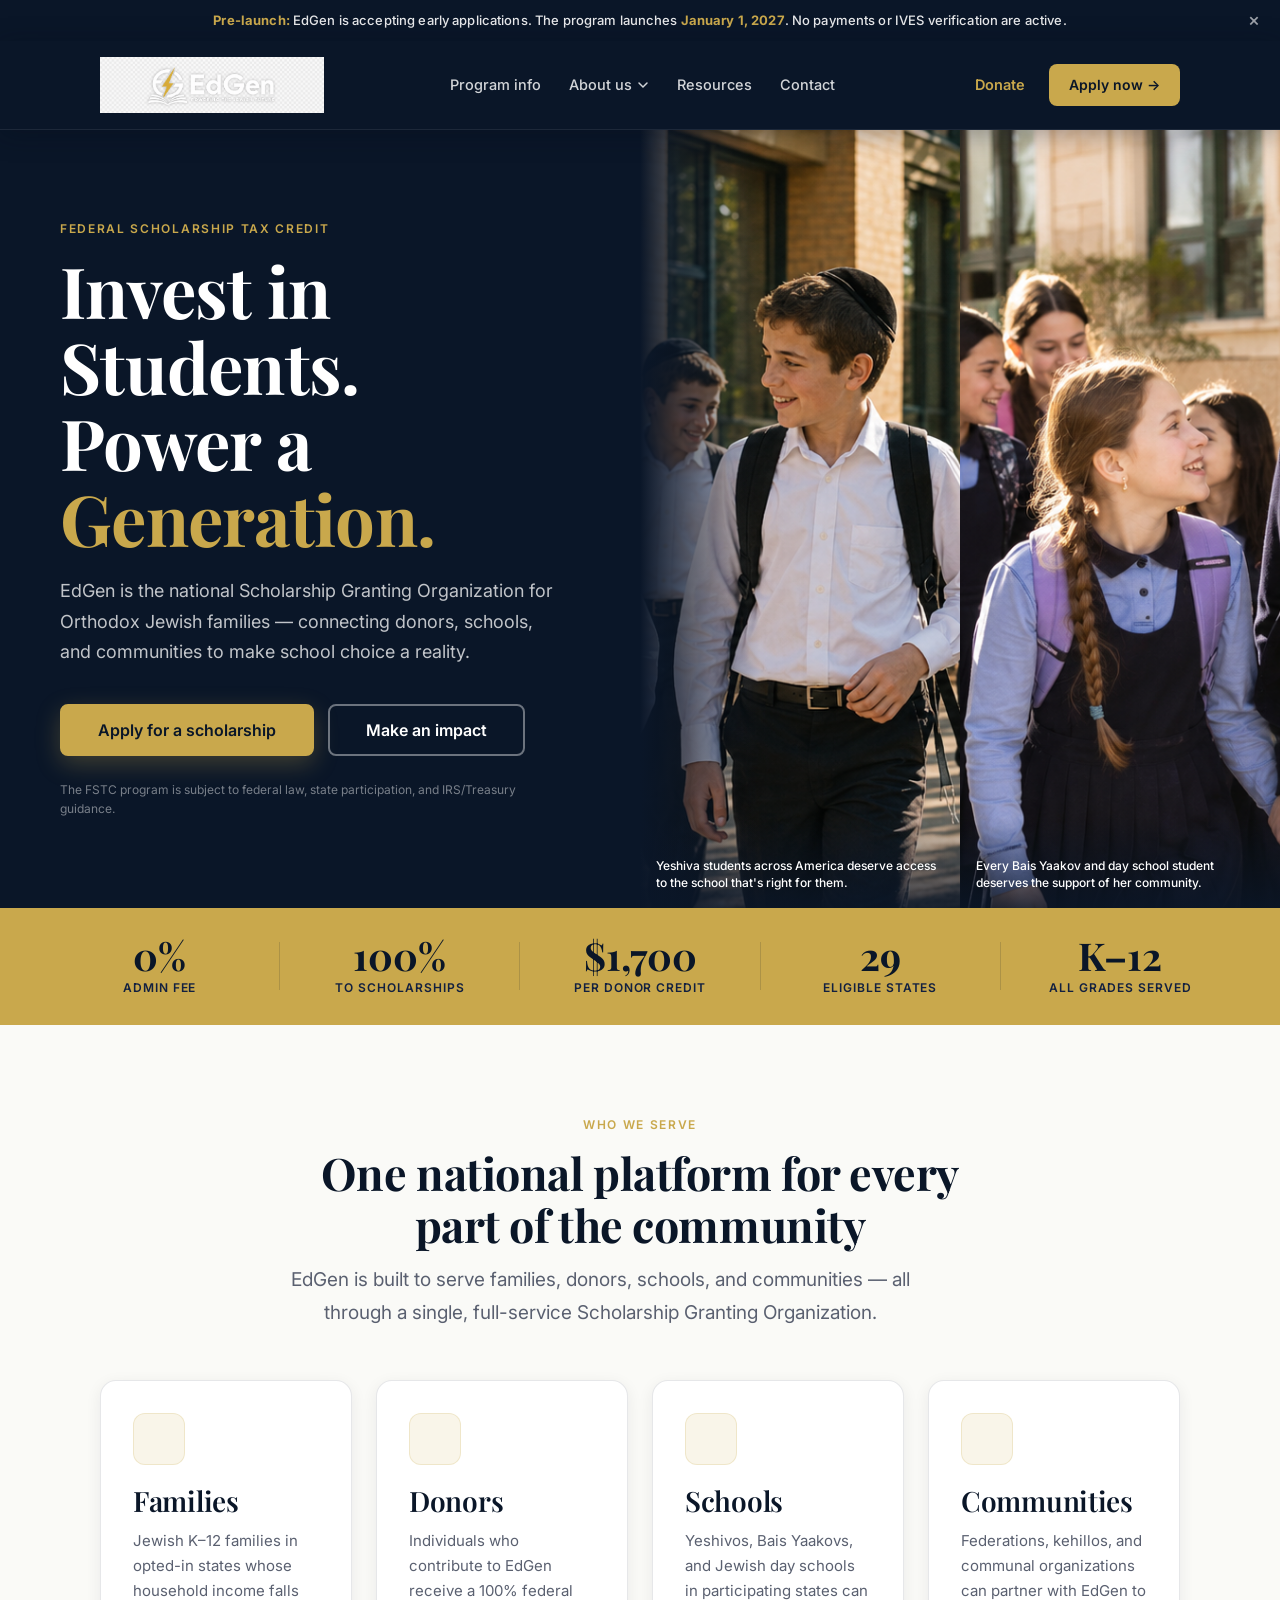
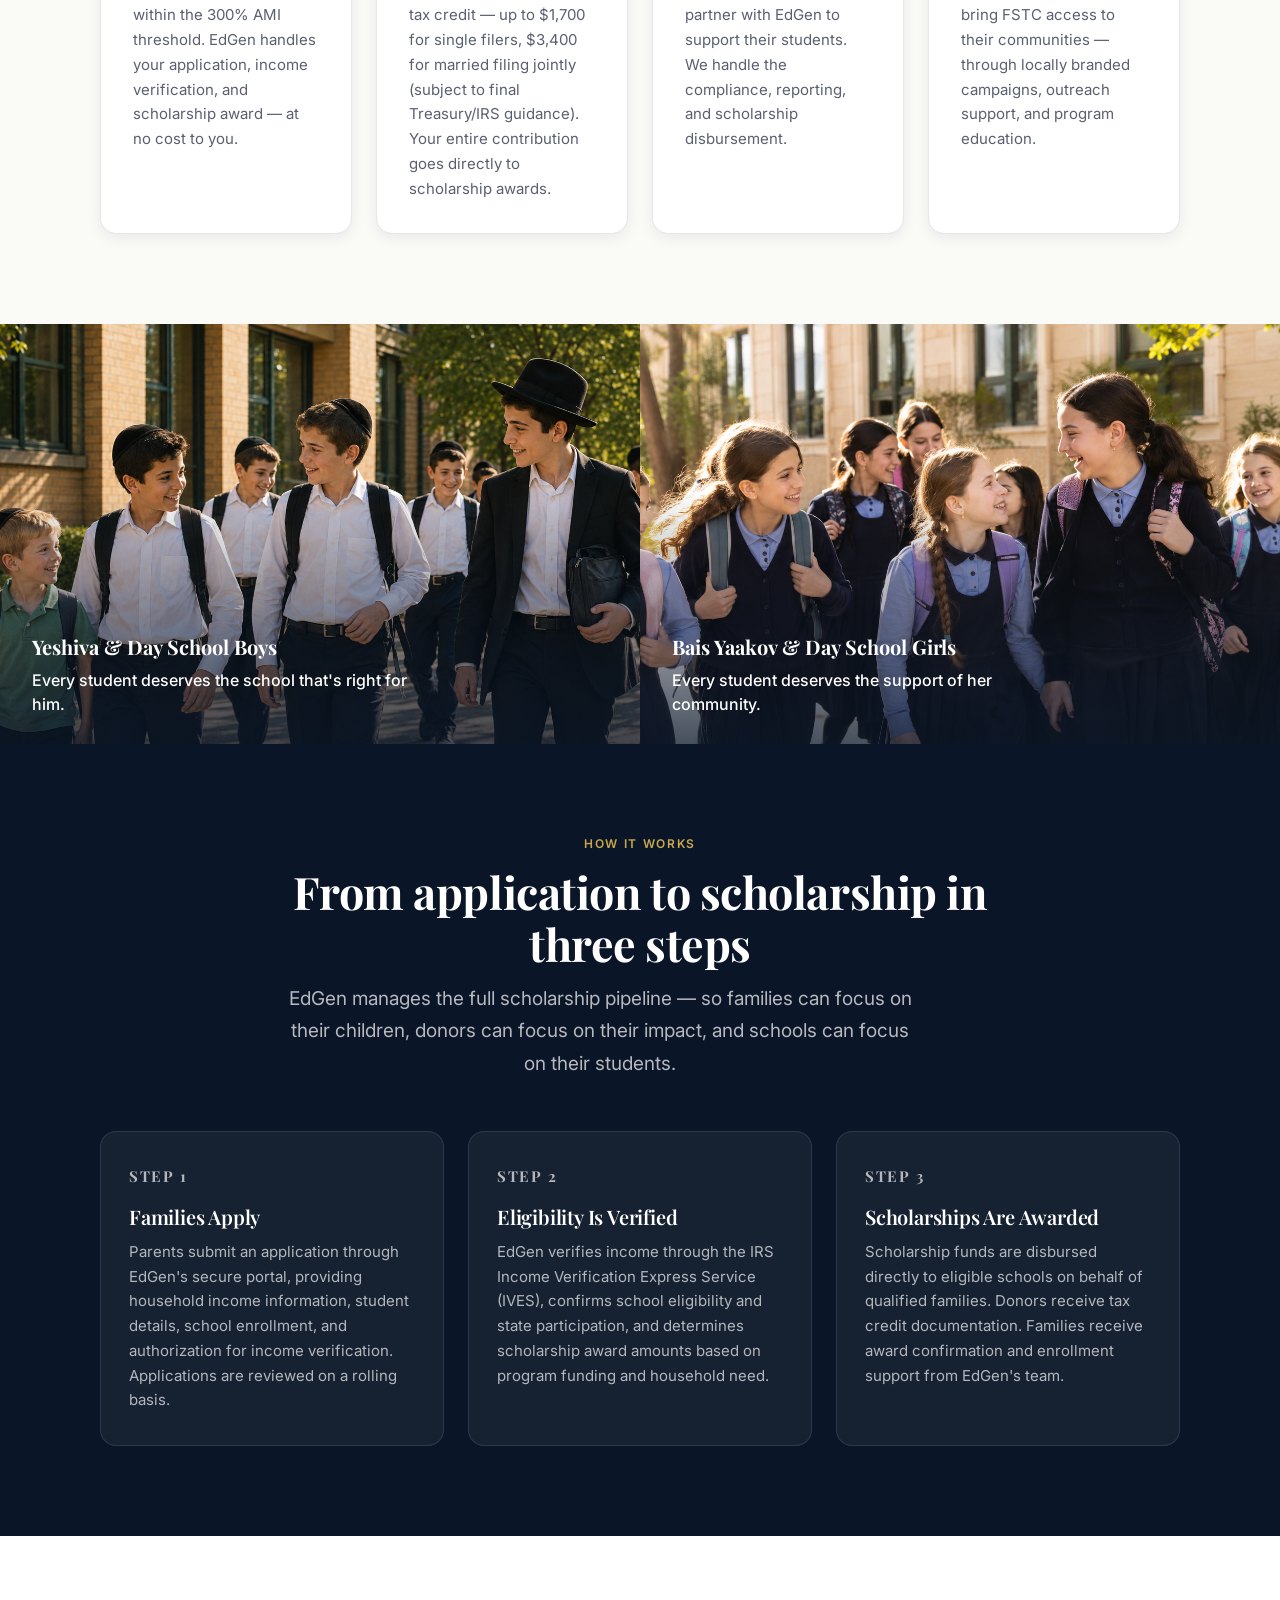
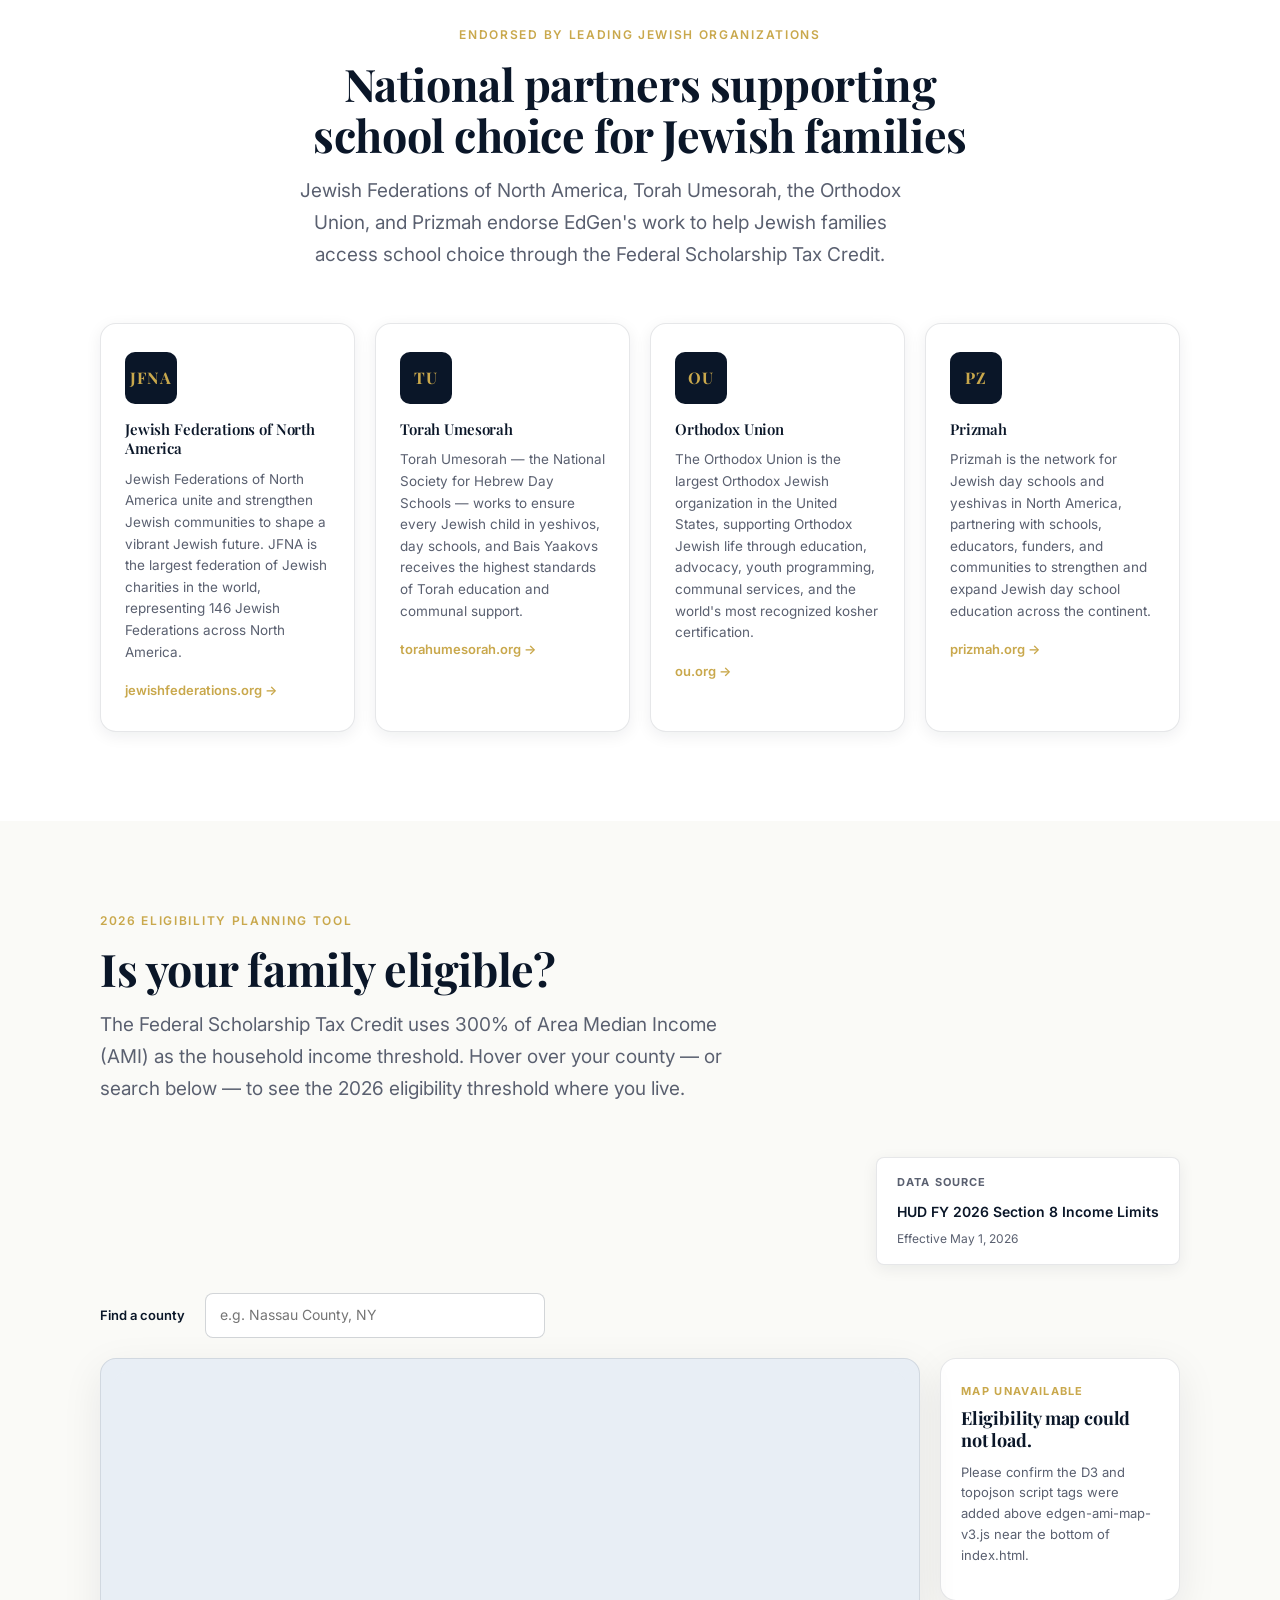
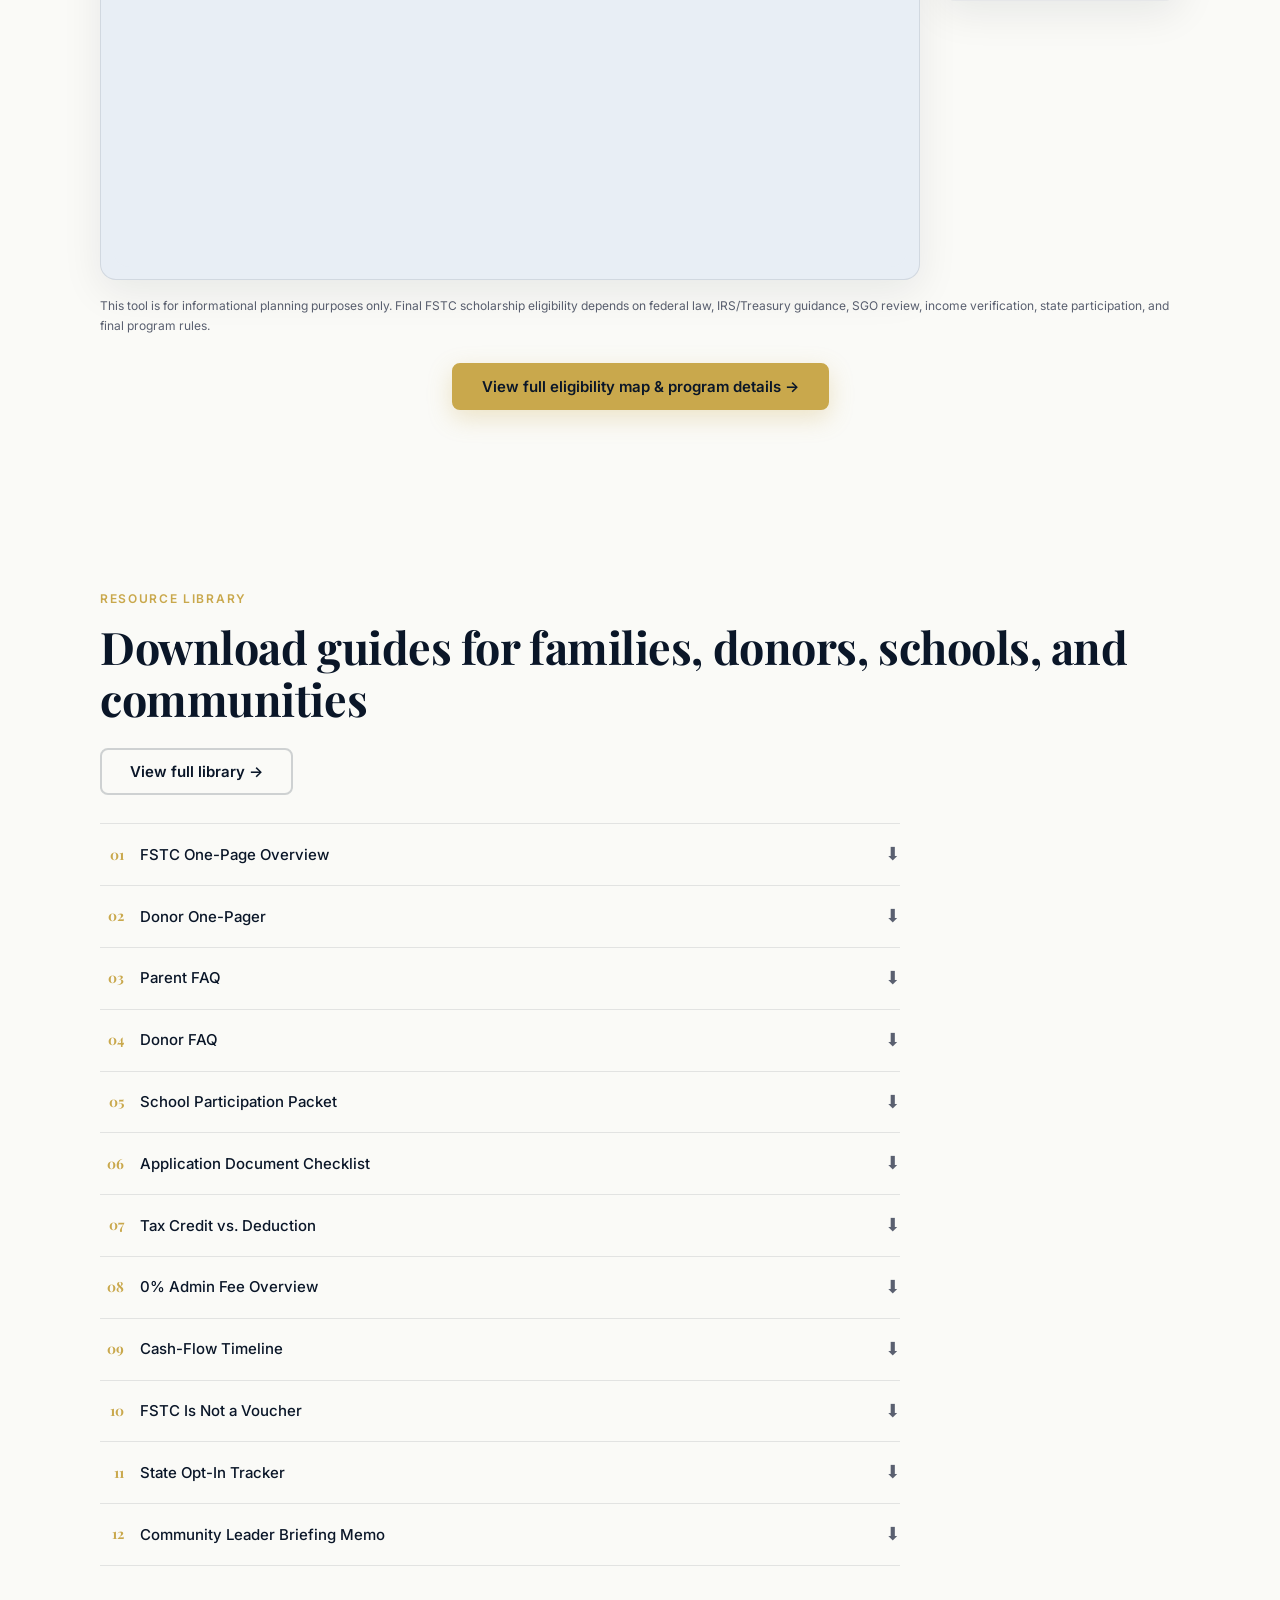
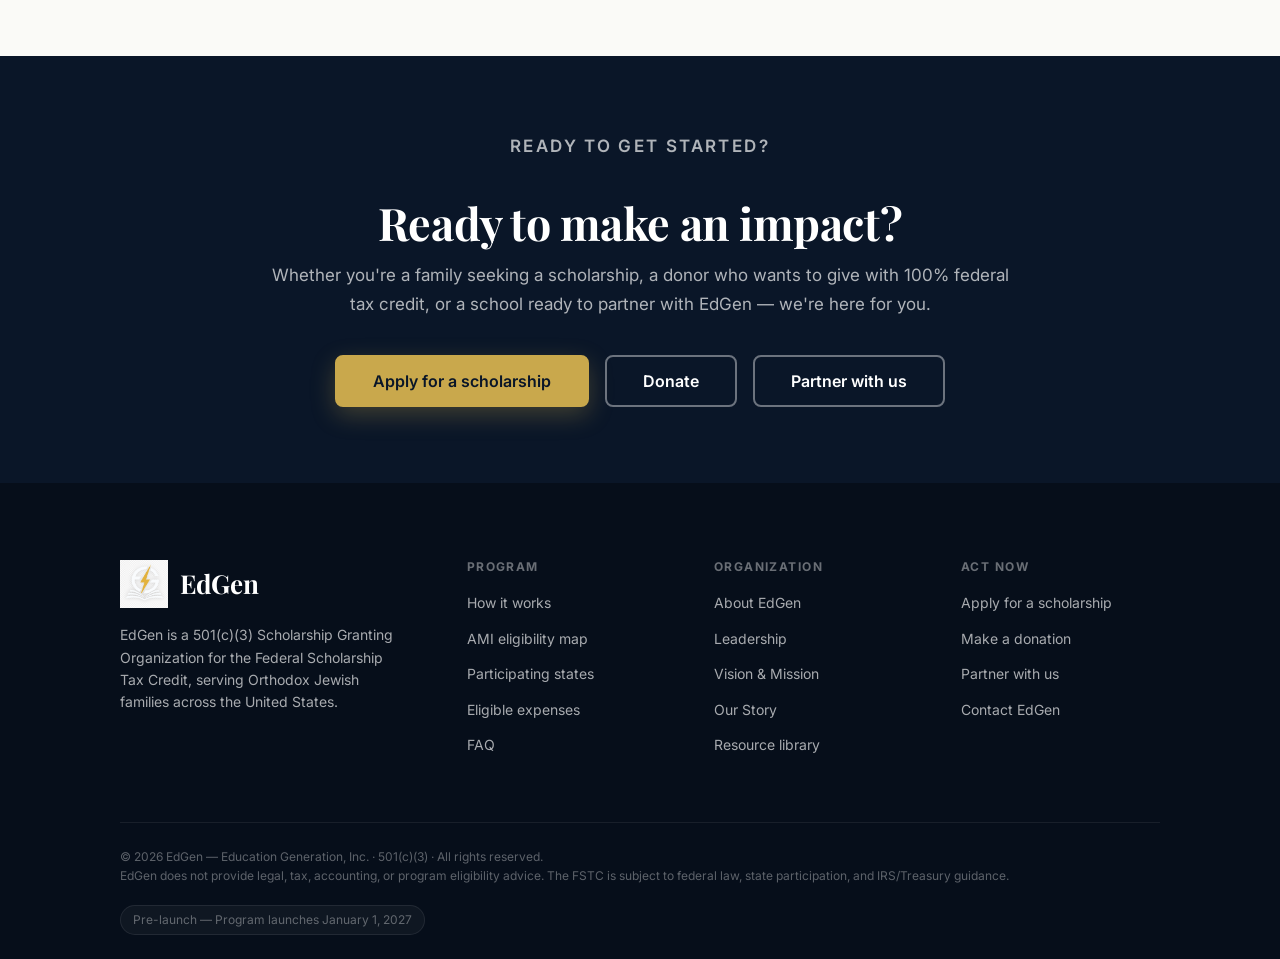
==== commit 0654bb62: "Nav logo: PNG 56px height / width:auto, 88px nav bar — fixes distortion SVG (3.077:1 ratio) was repl" ====
--- a/index.html
+++ b/index.html
@@ -26,7 +26,7 @@
   <header class="site-header">
     <div class="container site-header-inner">
       <a href="index.html" class="brand" aria-label="EdGen home">
-        <img class="brand-logo" src="edgen-logo-nav-white.svg" alt="EdGen — Education Generation" />
+        <img class="brand-logo" src="edgen-logo-nav-white.png" alt="EdGen — Education Generation" />
       </a>
 
       <nav class="nav" aria-label="Primary navigation">
--- a/styles.css
+++ b/styles.css
@@ -104,11 +104,11 @@
   align-items: center;
   justify-content: space-between;
   gap: 24px;
-  height: 80px;
+  height: 88px;
 }
 
 .brand { display: flex; align-items: center; flex-shrink: 0; }
-.brand-logo { height: 52px; width: auto; display: block; background: none; border: none; }
+.brand-logo { height: 56px; width: auto; display: block; background: none; border: none; }
 
 /* Primary nav */
 .nav {
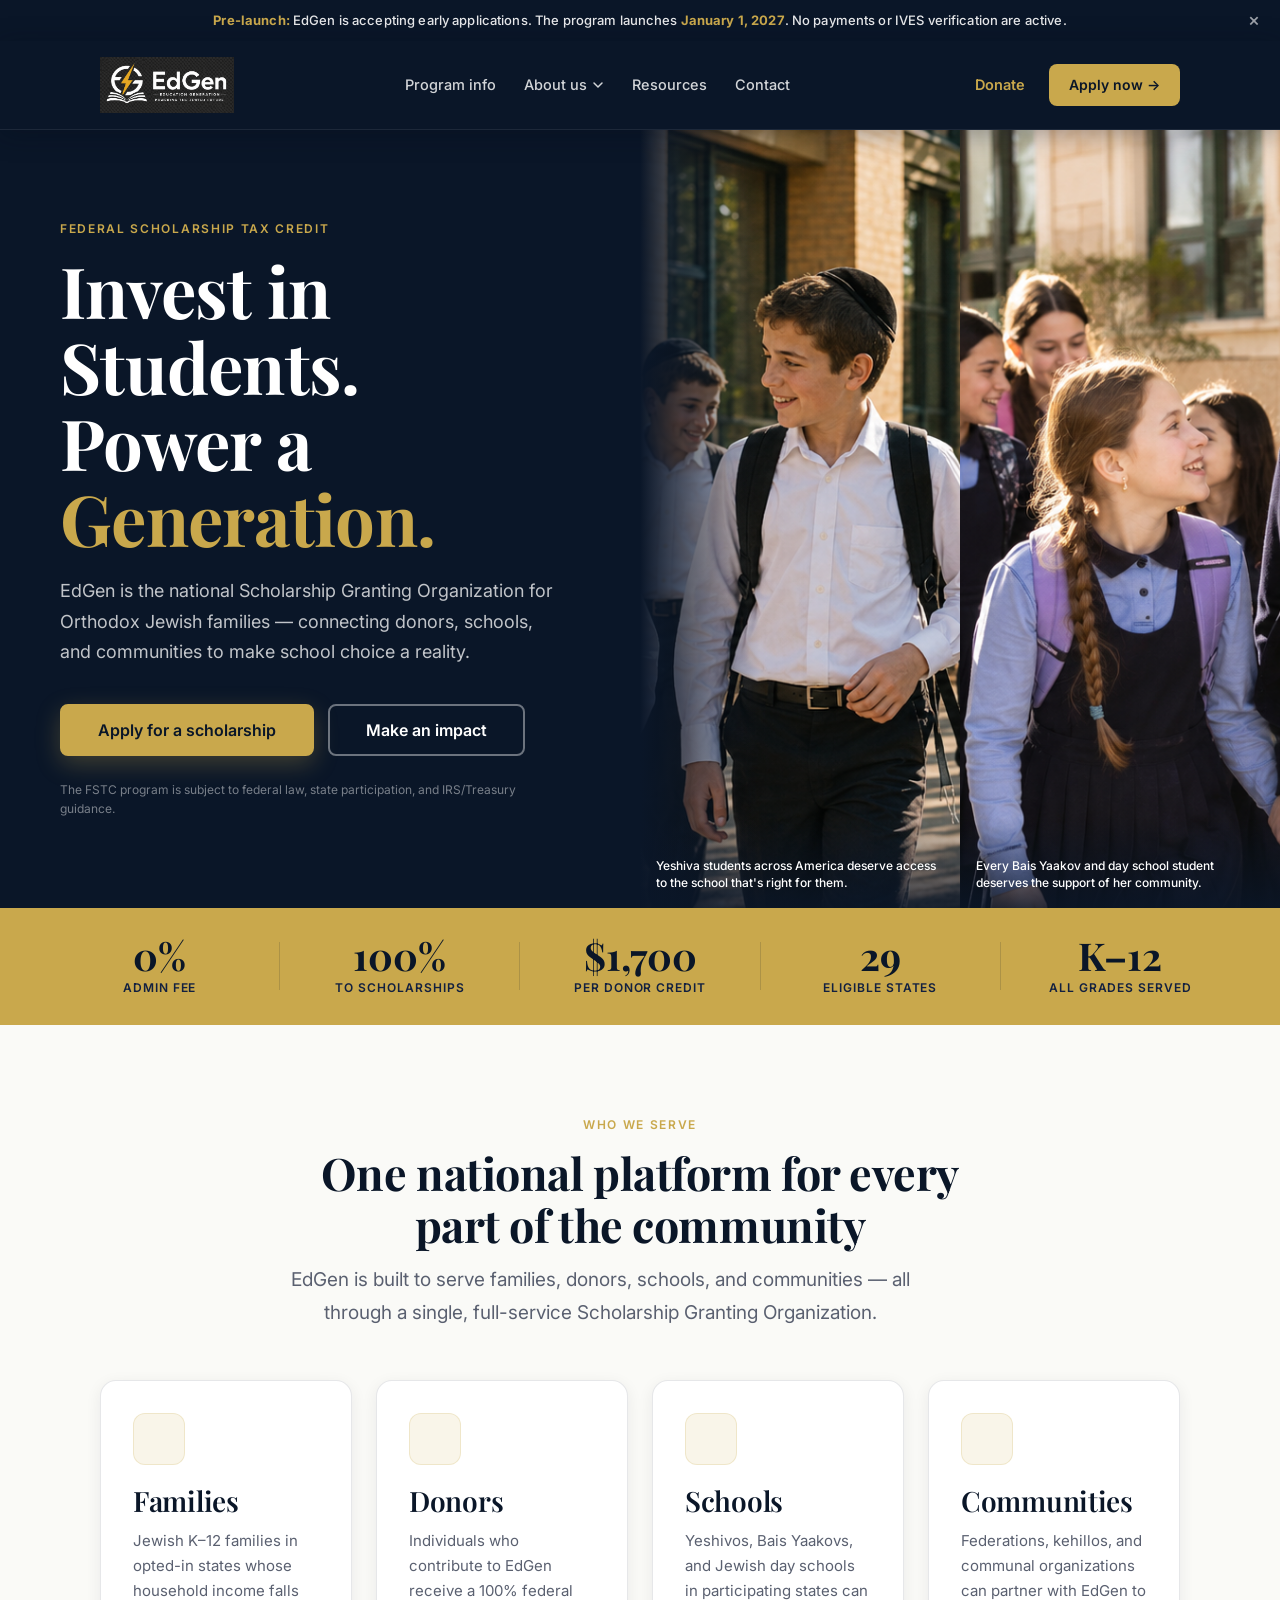
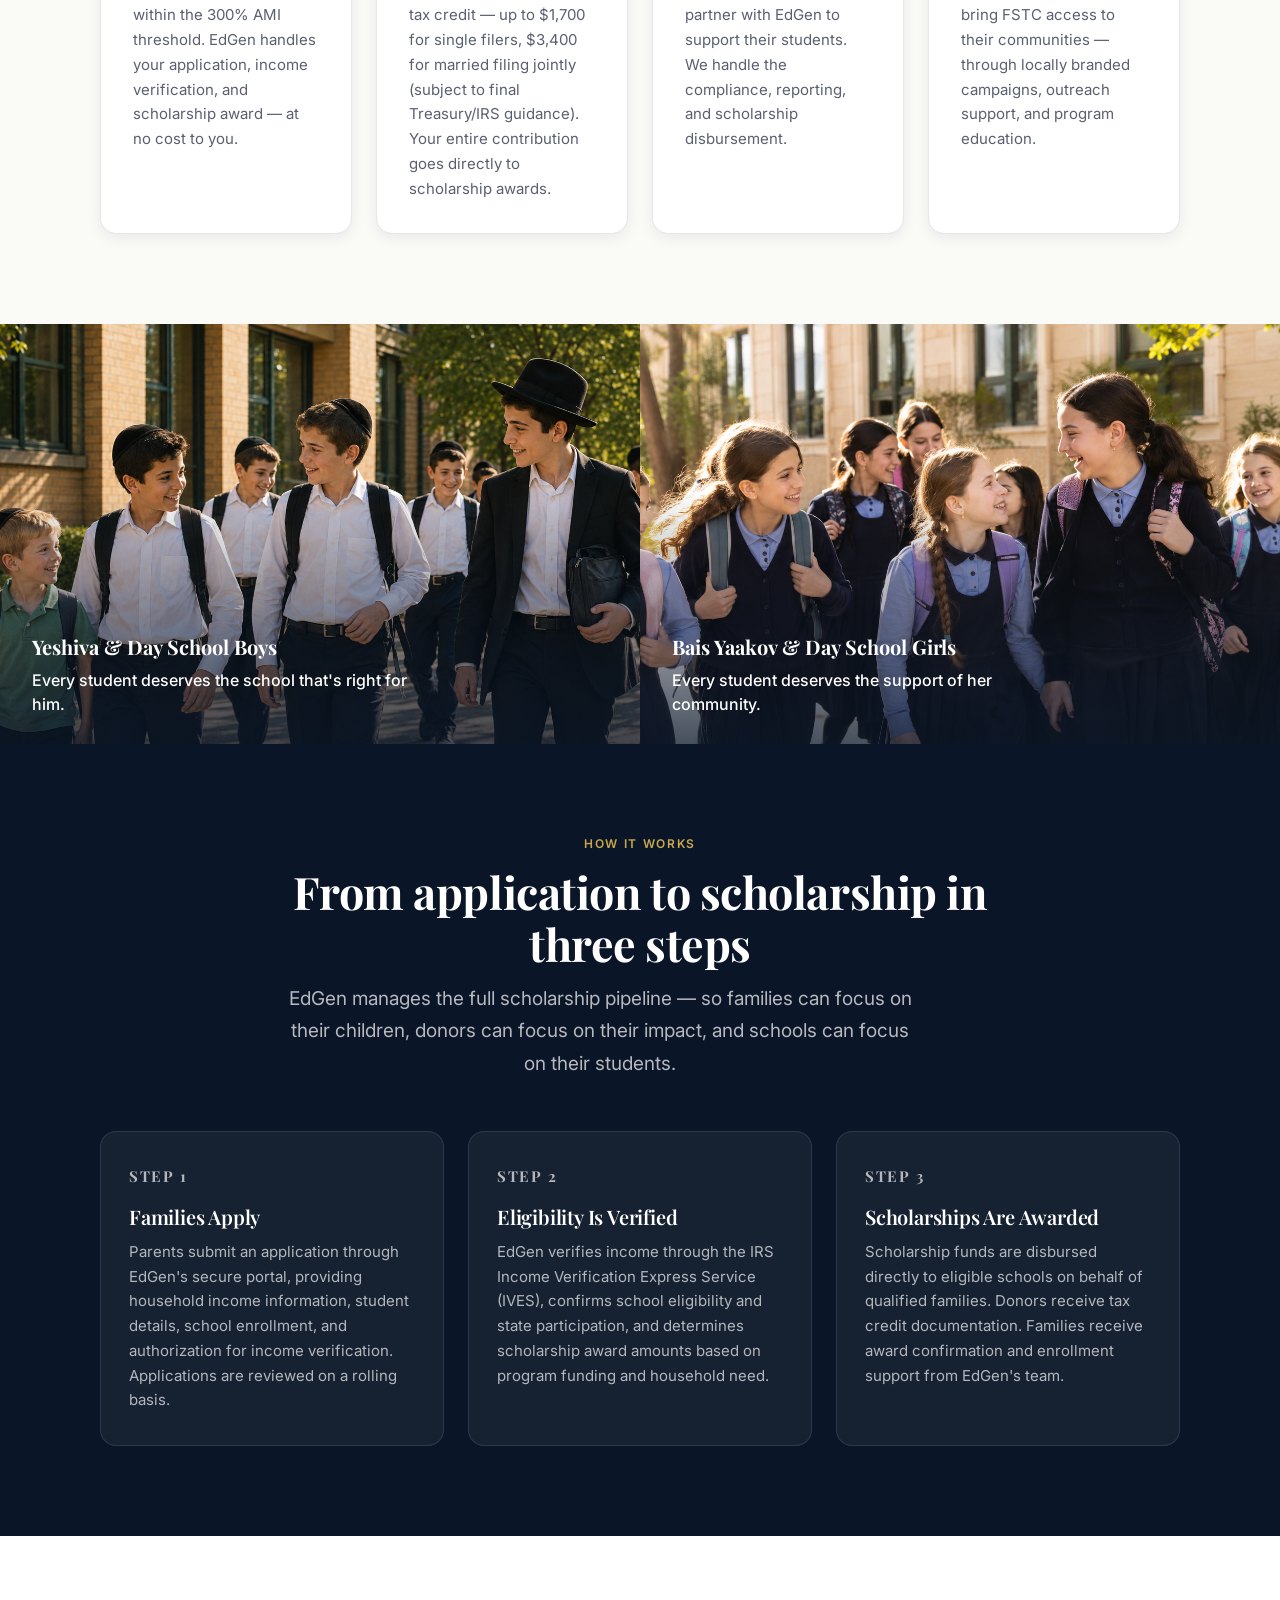
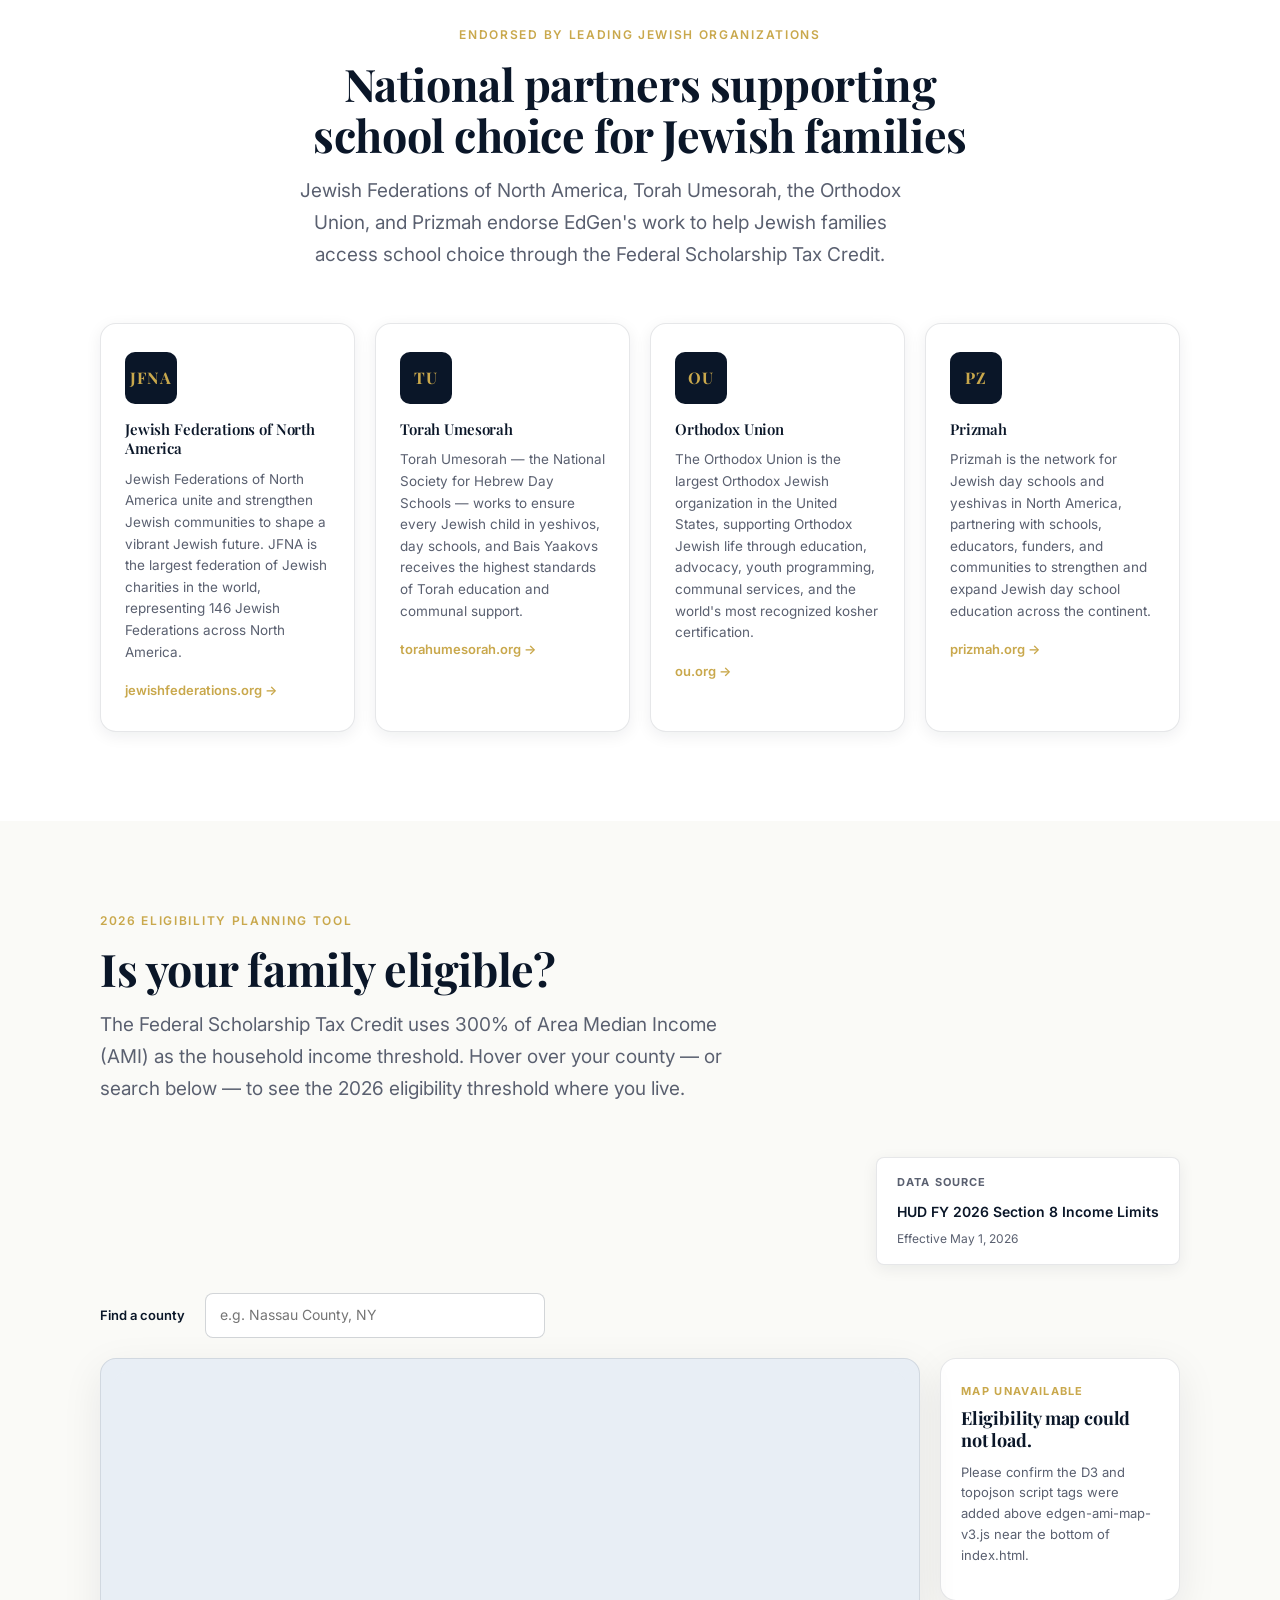
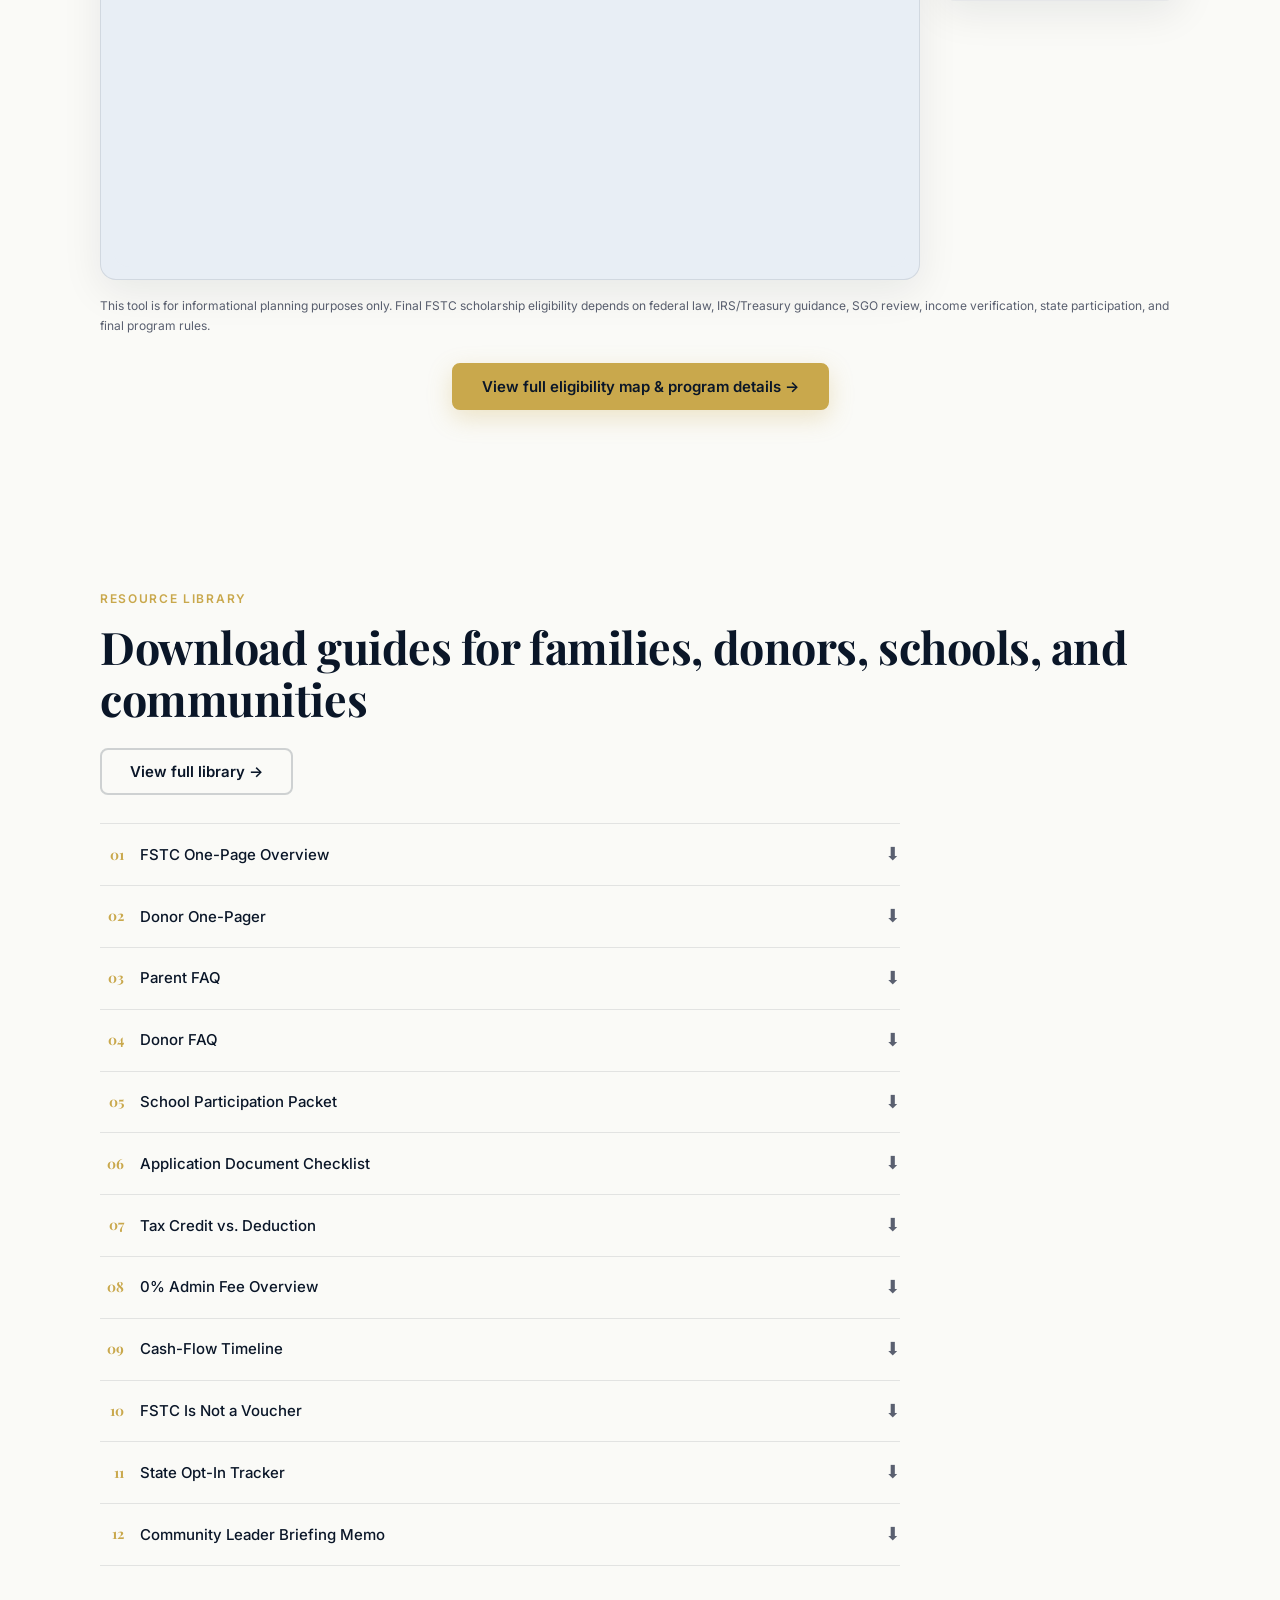
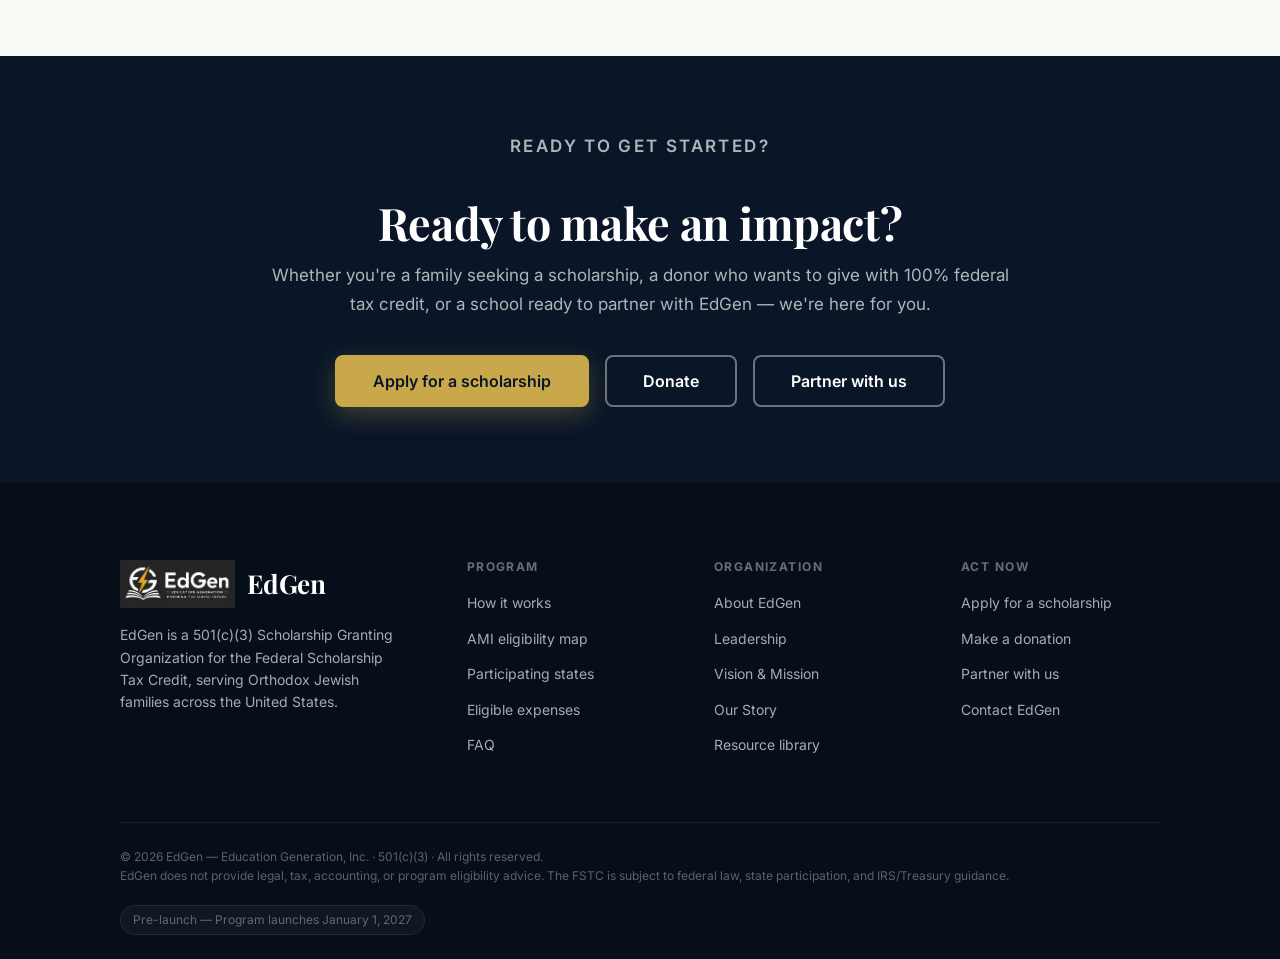
==== commit 622980de: "Use edgen-logo-white-flat.png in nav and footer, minimal CSS Co-Authored-By: Claude Sonnet 4.6 <nore" ====
--- a/index.html
+++ b/index.html
@@ -26,7 +26,7 @@
   <header class="site-header">
     <div class="container site-header-inner">
       <a href="index.html" class="brand" aria-label="EdGen home">
-        <img class="brand-logo" src="edgen-logo-nav-white.png" alt="EdGen — Education Generation" />
+        <img class="brand-logo" src="edgen-logo-white-flat.png" alt="EdGen — Education Generation" />
       </a>
 
       <nav class="nav" aria-label="Primary navigation">
@@ -491,7 +491,7 @@
       <div class="footer-inner">
         <div class="footer-brand-col">
           <a href="index.html" class="footer-brand-link" aria-label="EdGen home">
-          <img class="footer-logo" src="edgen-logo-icon-white.png" alt="" aria-hidden="true" />
+          <img class="footer-logo" src="edgen-logo-white-flat.png" alt="" aria-hidden="true" />
           <span class="footer-brand-name">EdGen</span>
         </a>
           <p class="footer-tagline">EdGen is a 501(c)(3) Scholarship Granting Organization for the Federal Scholarship Tax Credit, serving Orthodox Jewish families across the United States.</p>
--- a/styles.css
+++ b/styles.css
@@ -108,7 +108,7 @@
 }
 
 .brand { display: flex; align-items: center; flex-shrink: 0; }
-.brand-logo { height: 56px; width: auto; display: block; background: none; border: none; }
+.brand-logo { height: 56px; width: auto; }
 
 /* Primary nav */
 .nav {
@@ -1227,7 +1227,7 @@
   padding-bottom: clamp(48px, 5vw, 72px);
 }
 .footer-brand-col { display: flex; flex-direction: column; gap: 16px; }
-.footer-logo { height: 48px; width: auto; display: block; background: none; border: none; }
+.footer-logo { height: 48px; width: auto; }
 .footer-brand-link { display: inline-flex; align-items: center; gap: 12px; text-decoration: none; }
 .footer-brand-name { font-family: var(--font-heading); font-size: 26px; font-weight: 700; color: white; letter-spacing: -0.01em; line-height: 1; }
 .footer-tagline { font-size: 14px; line-height: 1.6; max-width: 280px; }
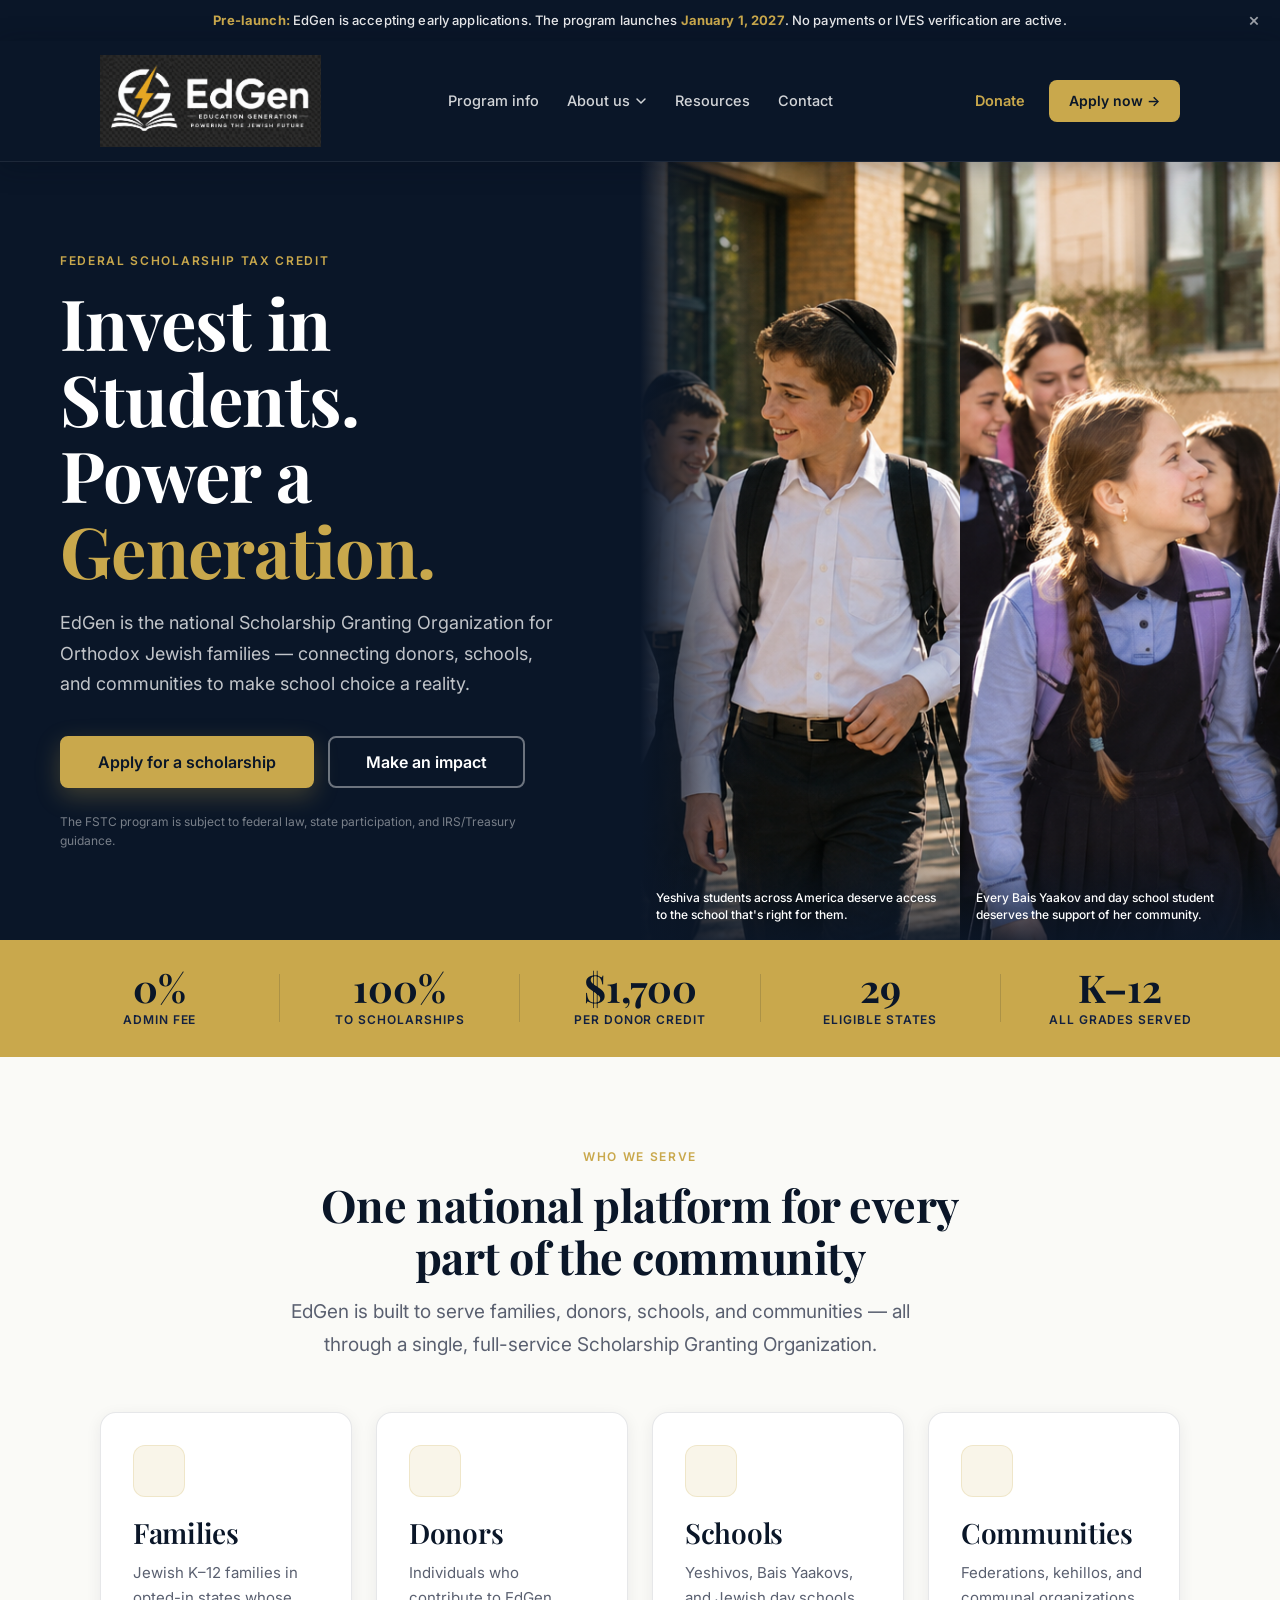
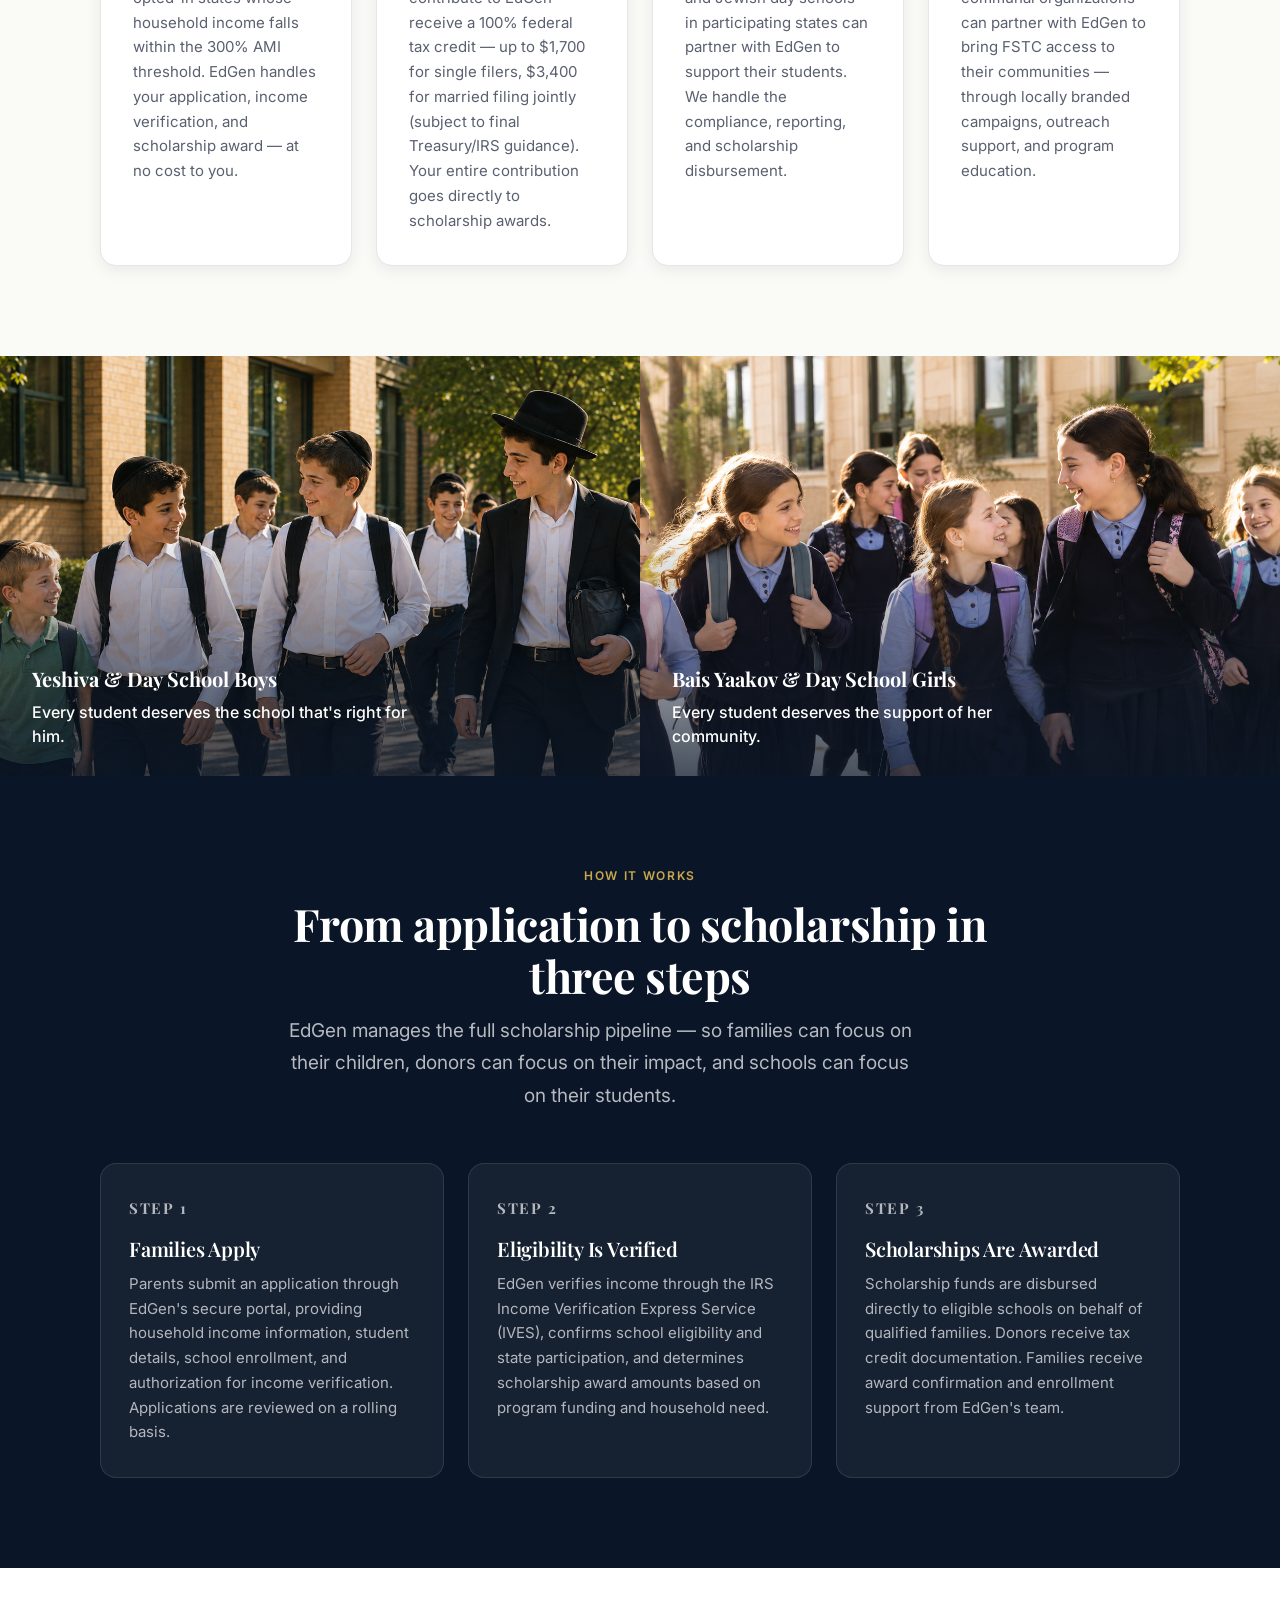
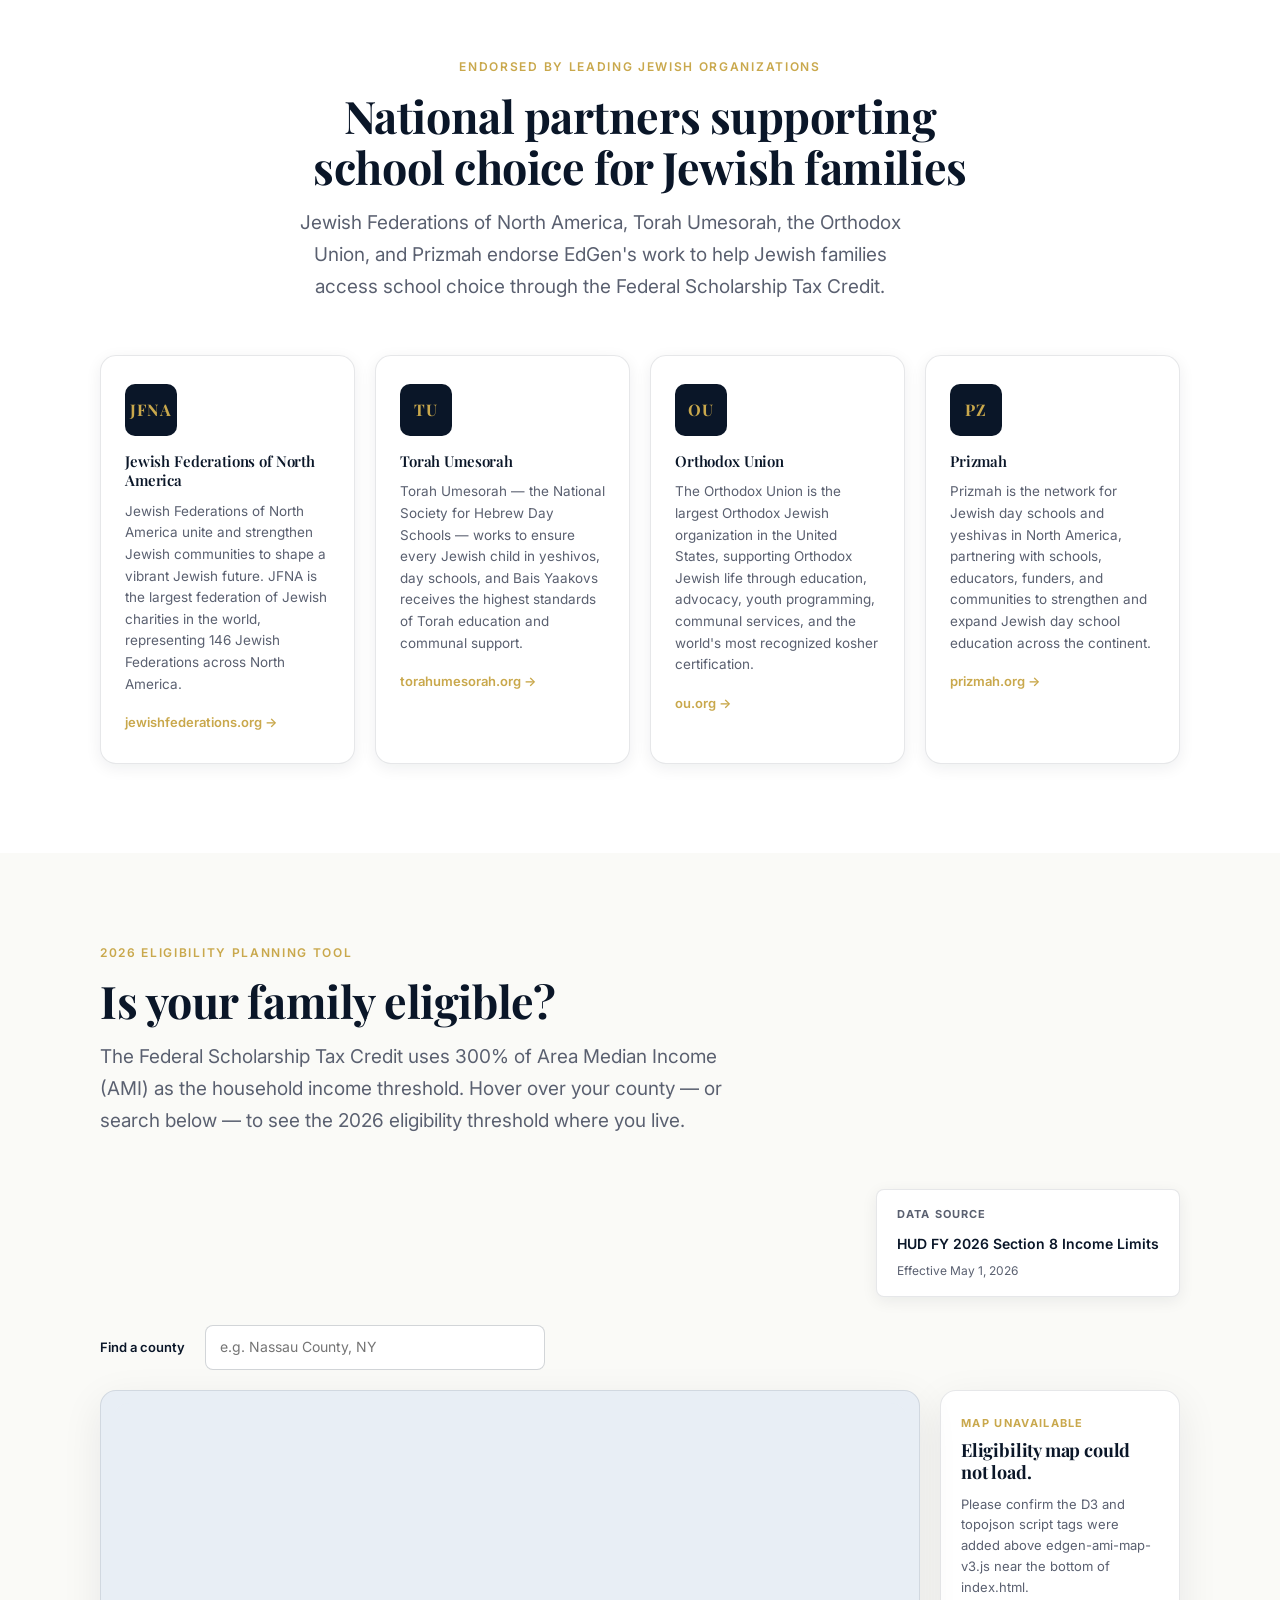
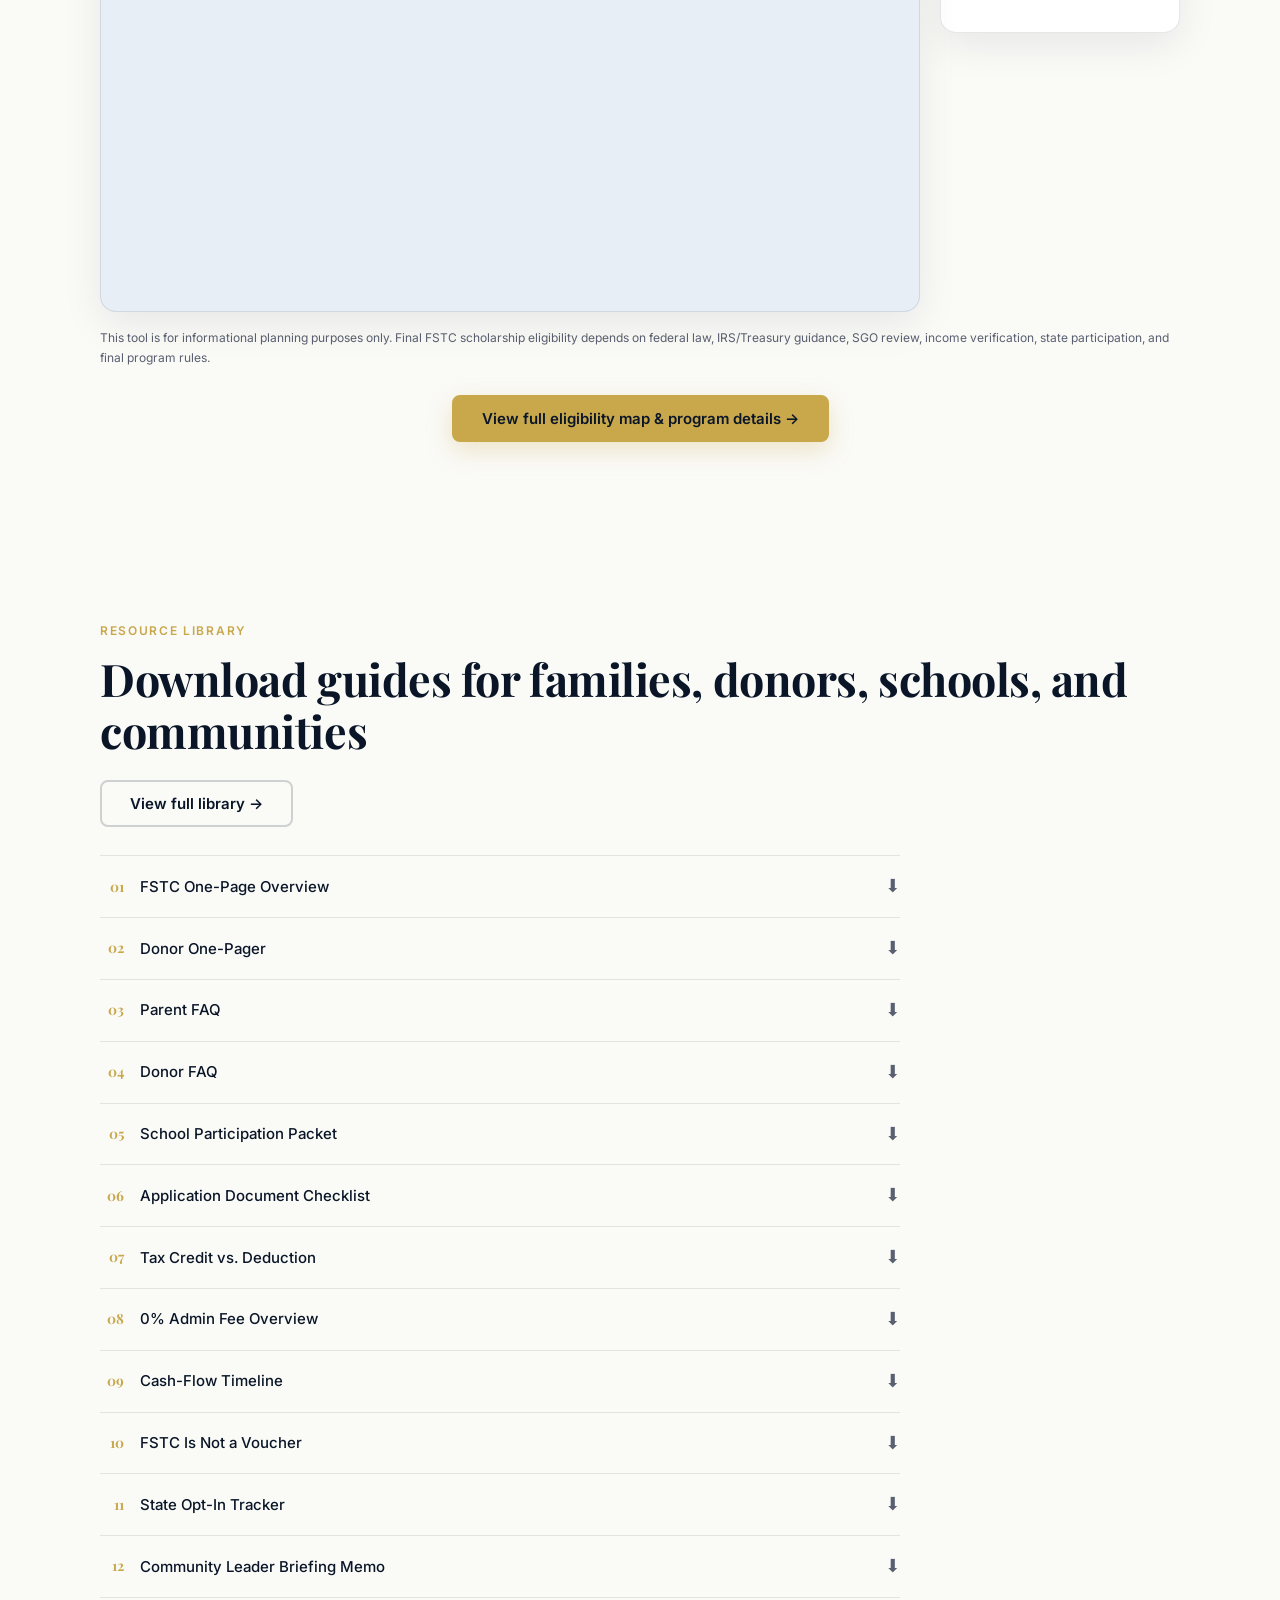
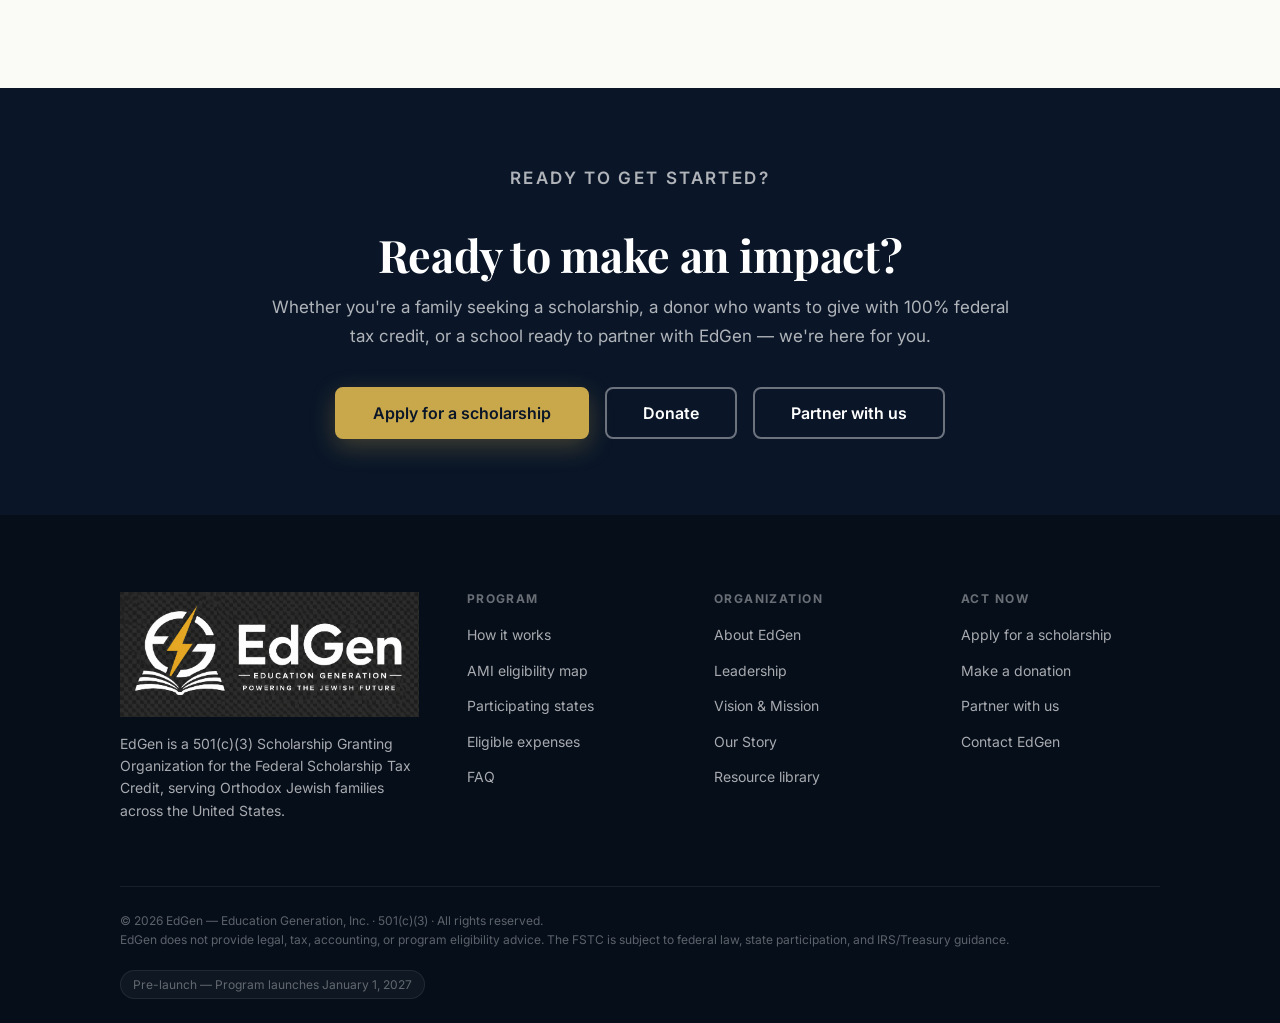
==== commit ba997977: "Nav logo 92px/120px bar, footer logo fills column, remove EdGen span Co-Authored-By: Claude Sonnet 4" ====
--- a/index.html
+++ b/index.html
@@ -491,8 +491,7 @@
       <div class="footer-inner">
         <div class="footer-brand-col">
           <a href="index.html" class="footer-brand-link" aria-label="EdGen home">
-          <img class="footer-logo" src="edgen-logo-white-flat.png" alt="" aria-hidden="true" />
-          <span class="footer-brand-name">EdGen</span>
+          <img class="footer-logo" src="edgen-logo-white-flat.png" alt="EdGen — Education Generation" />
         </a>
           <p class="footer-tagline">EdGen is a 501(c)(3) Scholarship Granting Organization for the Federal Scholarship Tax Credit, serving Orthodox Jewish families across the United States.</p>
         </div>
--- a/styles.css
+++ b/styles.css
@@ -104,11 +104,11 @@
   align-items: center;
   justify-content: space-between;
   gap: 24px;
-  height: 88px;
+  height: 120px;
 }
 
 .brand { display: flex; align-items: center; flex-shrink: 0; }
-.brand-logo { height: 56px; width: auto; }
+.brand-logo { height: 92px; width: auto; }
 
 /* Primary nav */
 .nav {
@@ -1227,10 +1227,9 @@
   padding-bottom: clamp(48px, 5vw, 72px);
 }
 .footer-brand-col { display: flex; flex-direction: column; gap: 16px; }
-.footer-logo { height: 48px; width: auto; }
-.footer-brand-link { display: inline-flex; align-items: center; gap: 12px; text-decoration: none; }
-.footer-brand-name { font-family: var(--font-heading); font-size: 26px; font-weight: 700; color: white; letter-spacing: -0.01em; line-height: 1; }
-.footer-tagline { font-size: 14px; line-height: 1.6; max-width: 280px; }
+.footer-logo { width: 100%; height: auto; }
+.footer-brand-link { display: block; text-decoration: none; }
+.footer-tagline { font-size: 14px; line-height: 1.6; }
 .footer-col h4 {
   font-family: var(--font-body);
   font-size: 12px;
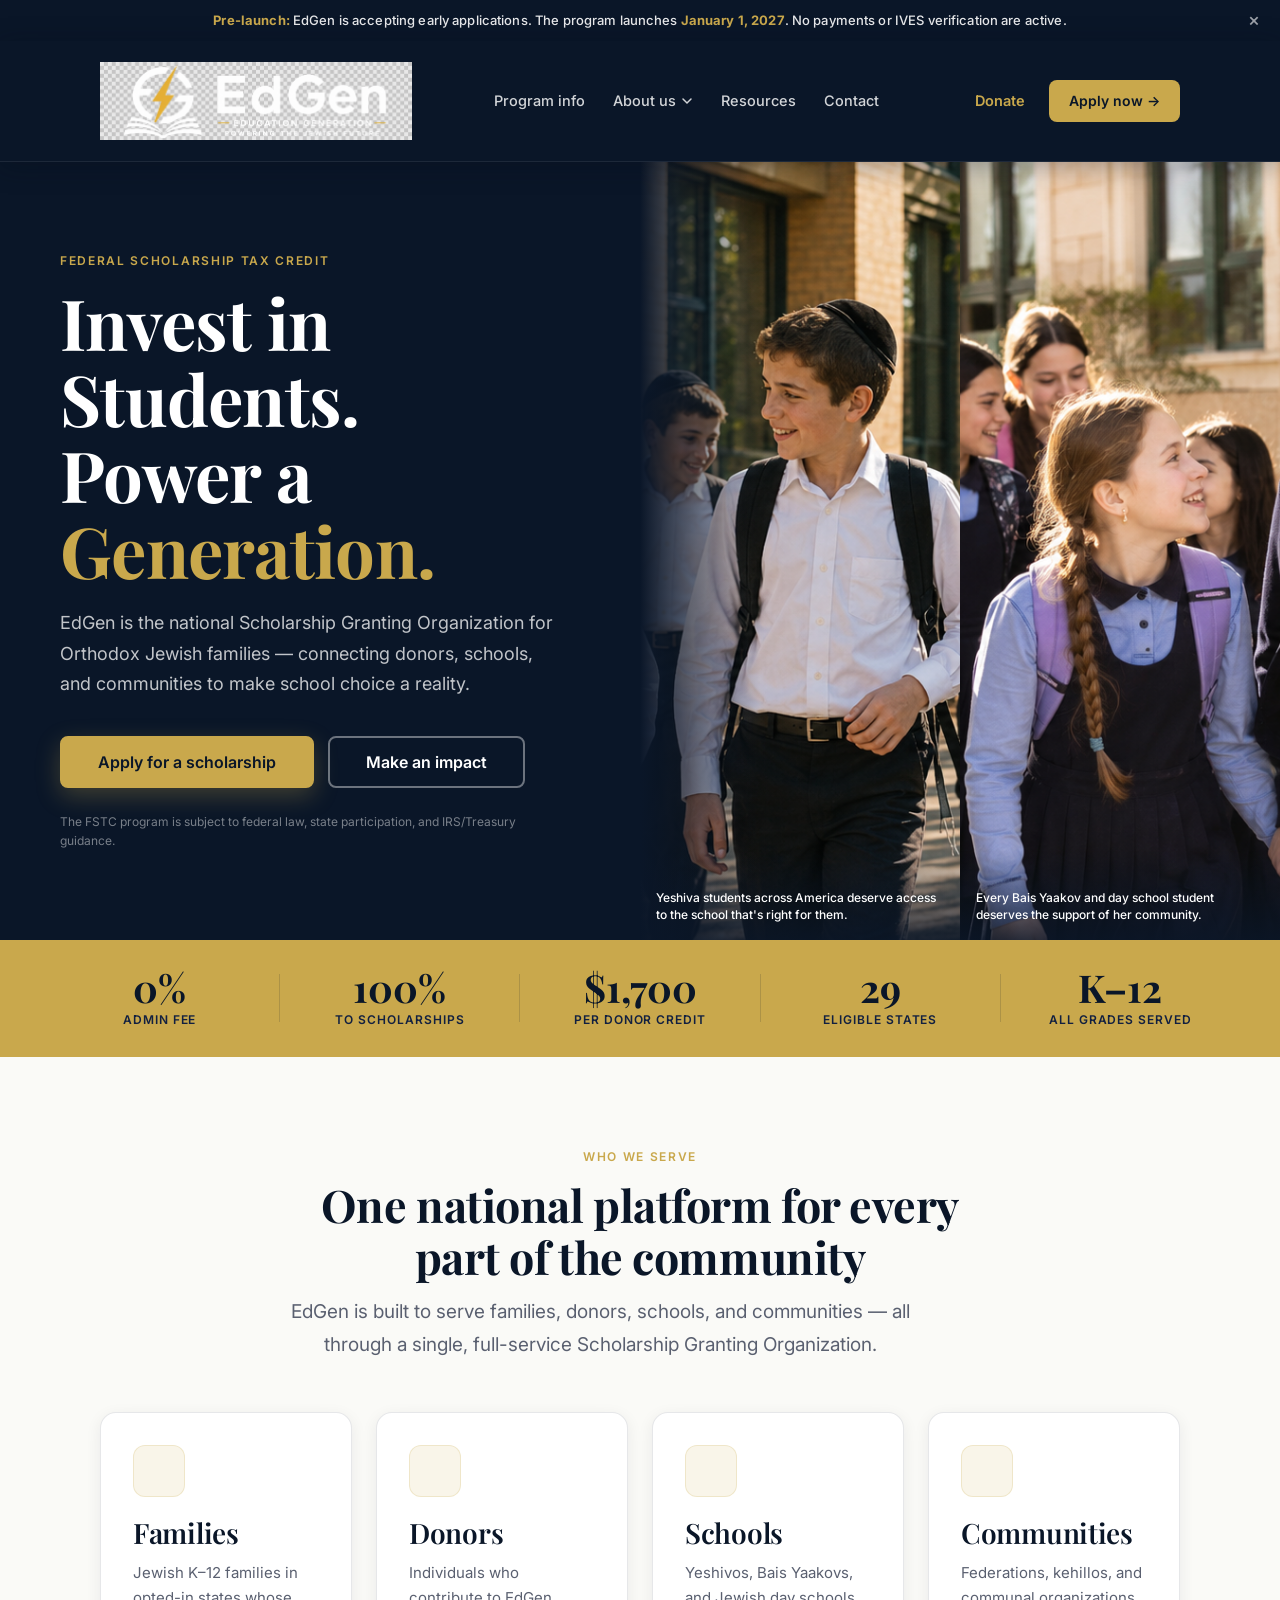
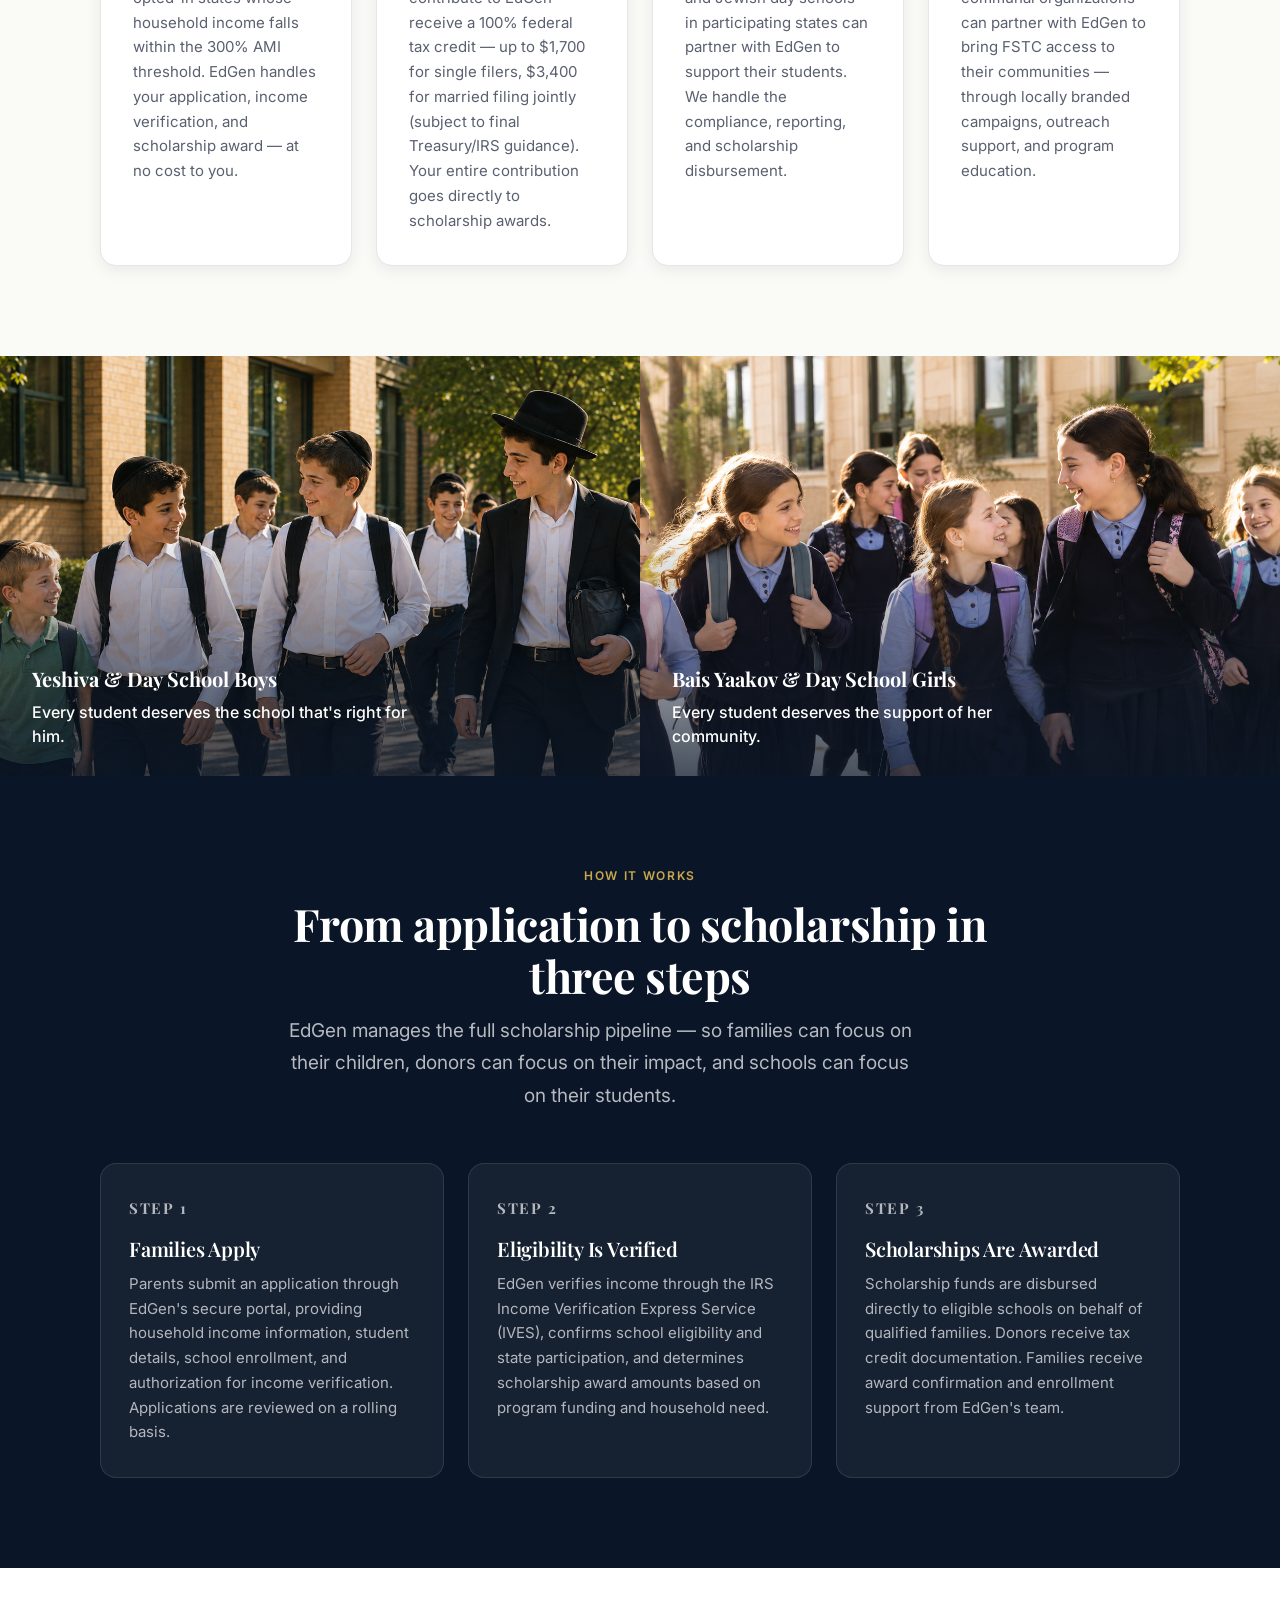
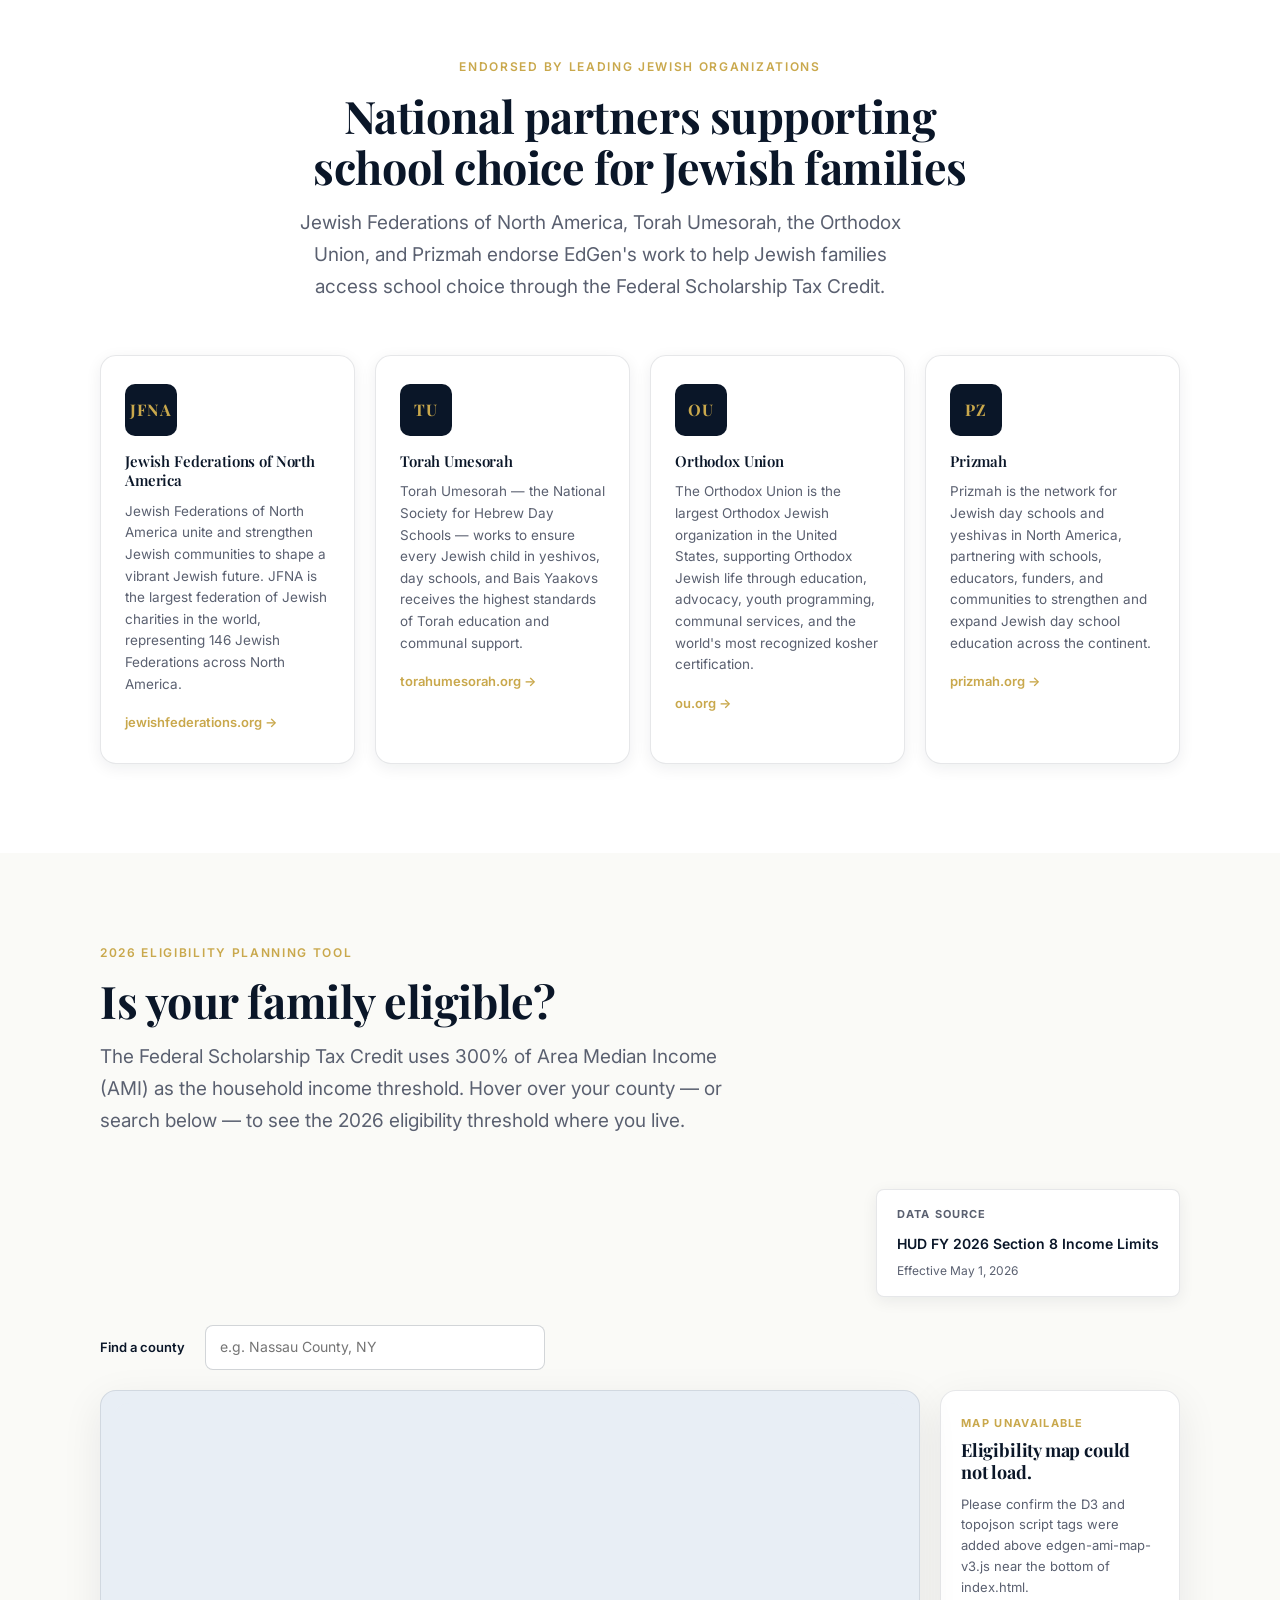
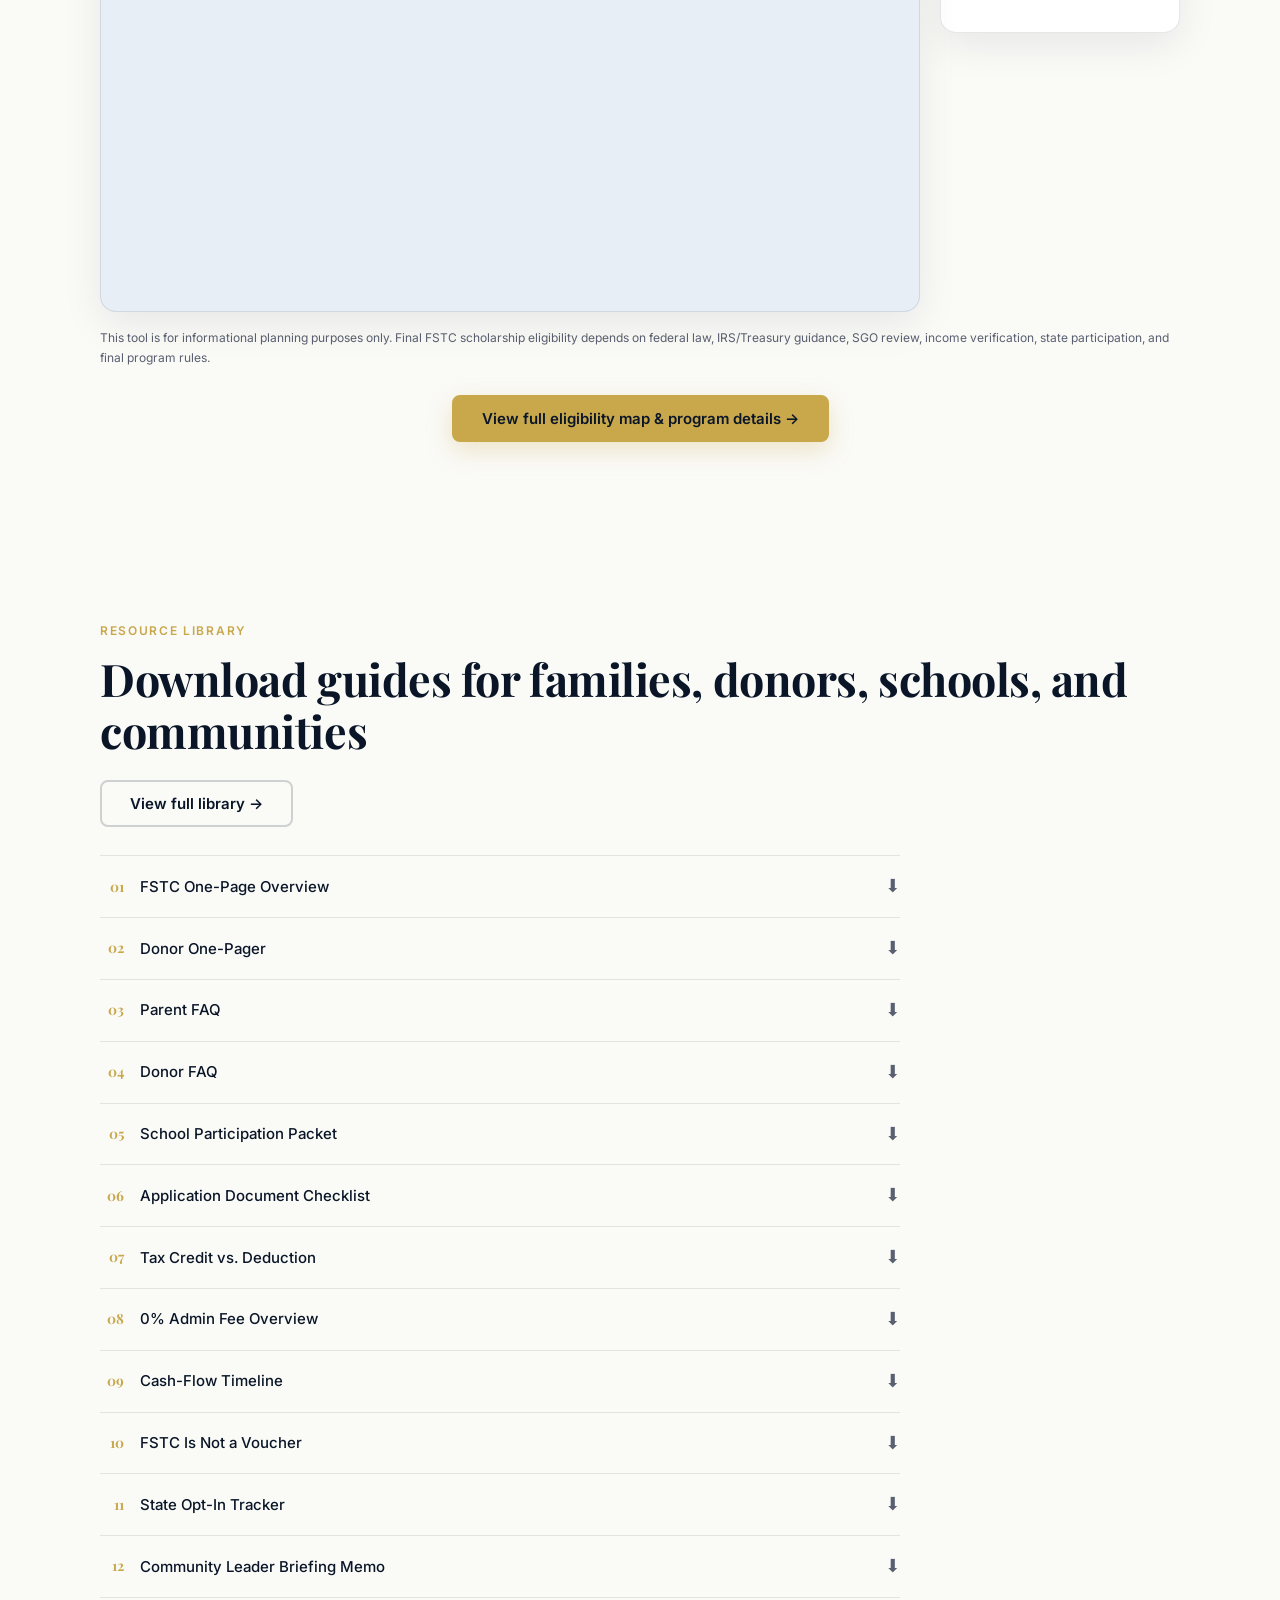
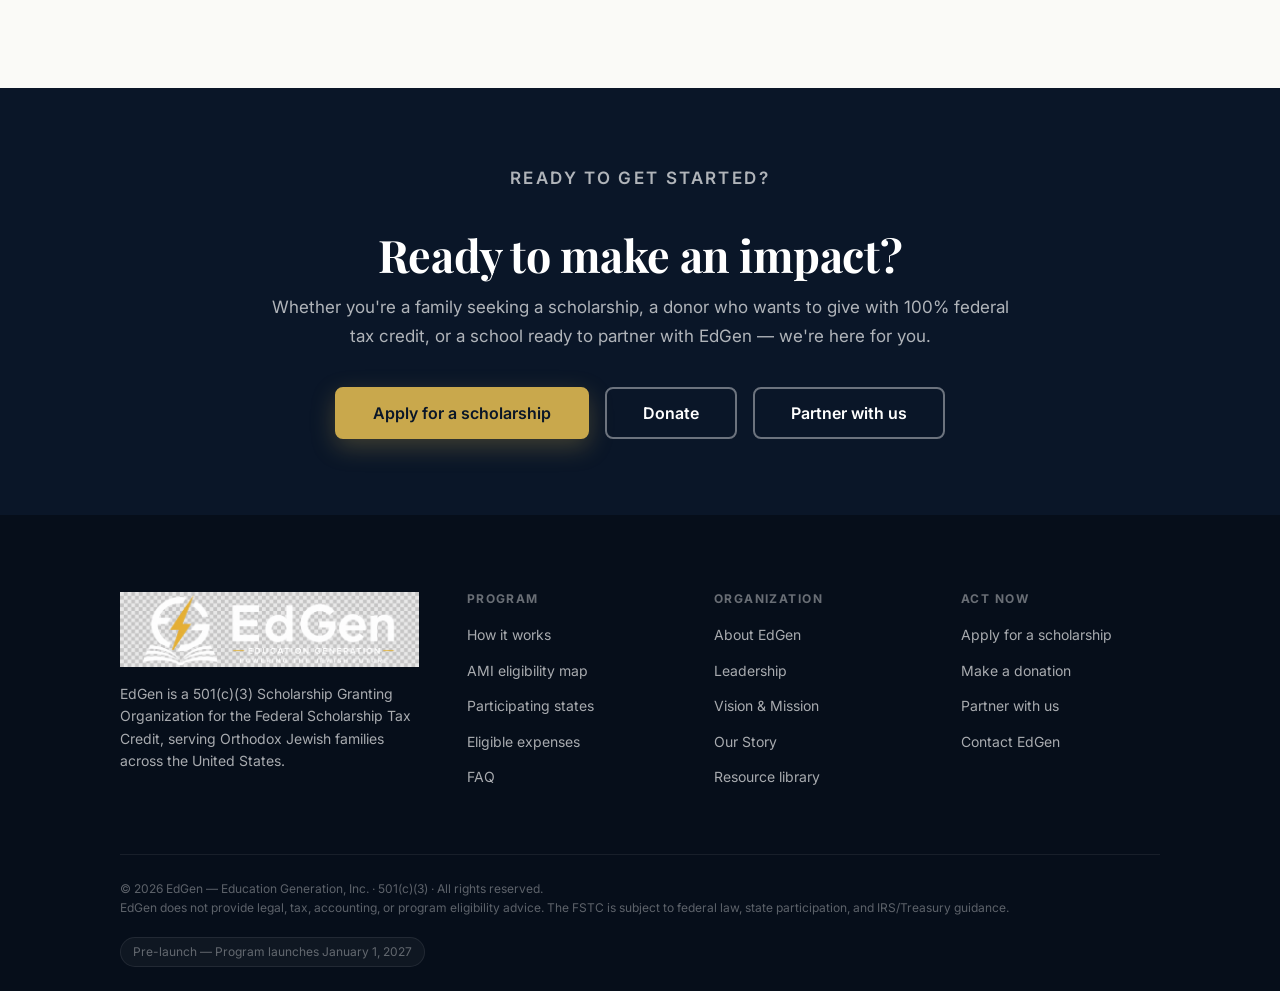
==== commit e81440a2: "Use transparent logo in nav+footer, nav logo width matches footer (312px) Co-Authored-By: Claude Son" ====
--- a/index.html
+++ b/index.html
@@ -26,7 +26,7 @@
   <header class="site-header">
     <div class="container site-header-inner">
       <a href="index.html" class="brand" aria-label="EdGen home">
-        <img class="brand-logo" src="edgen-logo-white-flat.png" alt="EdGen — Education Generation" />
+        <img class="brand-logo" src="edgen-logo-white-transparent.png" alt="EdGen — Education Generation" />
       </a>
 
       <nav class="nav" aria-label="Primary navigation">
@@ -491,7 +491,7 @@
       <div class="footer-inner">
         <div class="footer-brand-col">
           <a href="index.html" class="footer-brand-link" aria-label="EdGen home">
-          <img class="footer-logo" src="edgen-logo-white-flat.png" alt="EdGen — Education Generation" />
+          <img class="footer-logo" src="edgen-logo-white-transparent.png" alt="EdGen — Education Generation" />
         </a>
           <p class="footer-tagline">EdGen is a 501(c)(3) Scholarship Granting Organization for the Federal Scholarship Tax Credit, serving Orthodox Jewish families across the United States.</p>
         </div>
--- a/styles.css
+++ b/styles.css
@@ -108,7 +108,7 @@
 }
 
 .brand { display: flex; align-items: center; flex-shrink: 0; }
-.brand-logo { height: 92px; width: auto; }
+.brand-logo { width: 312px; height: auto; }
 
 /* Primary nav */
 .nav {
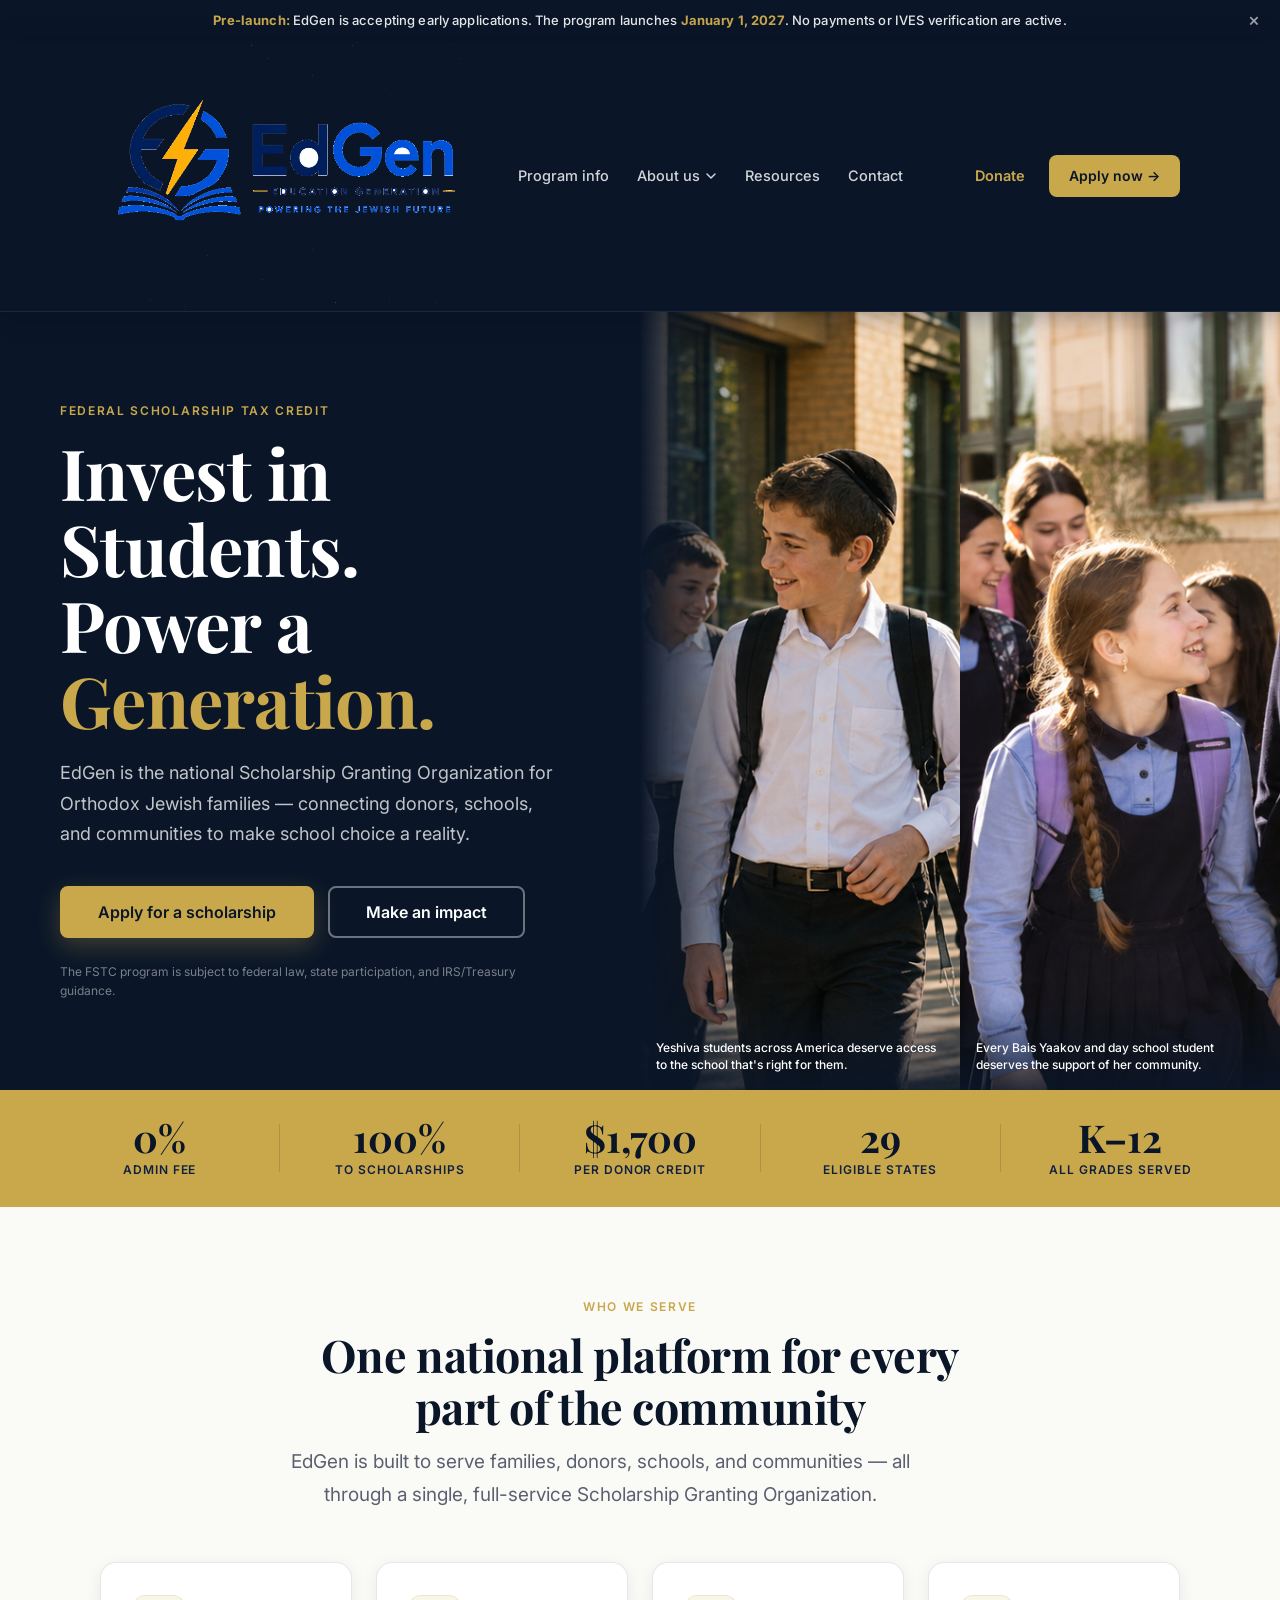
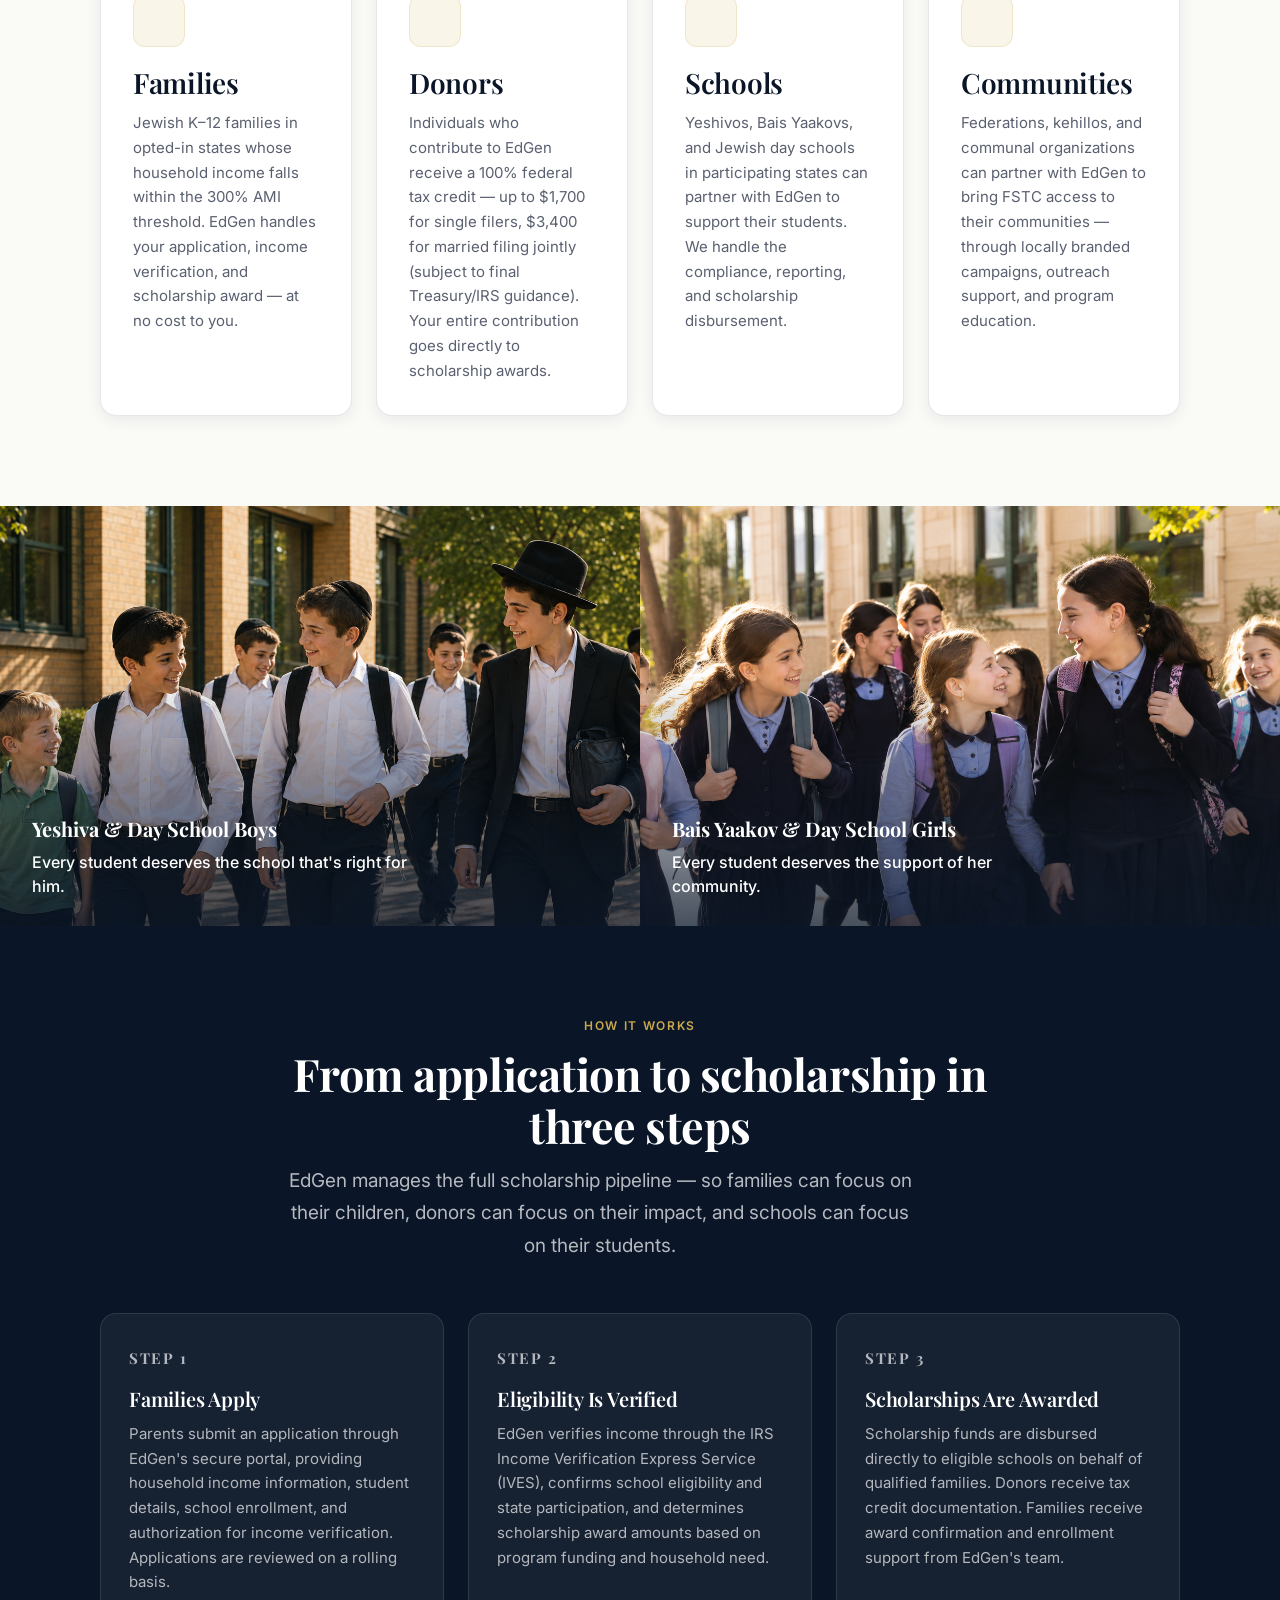
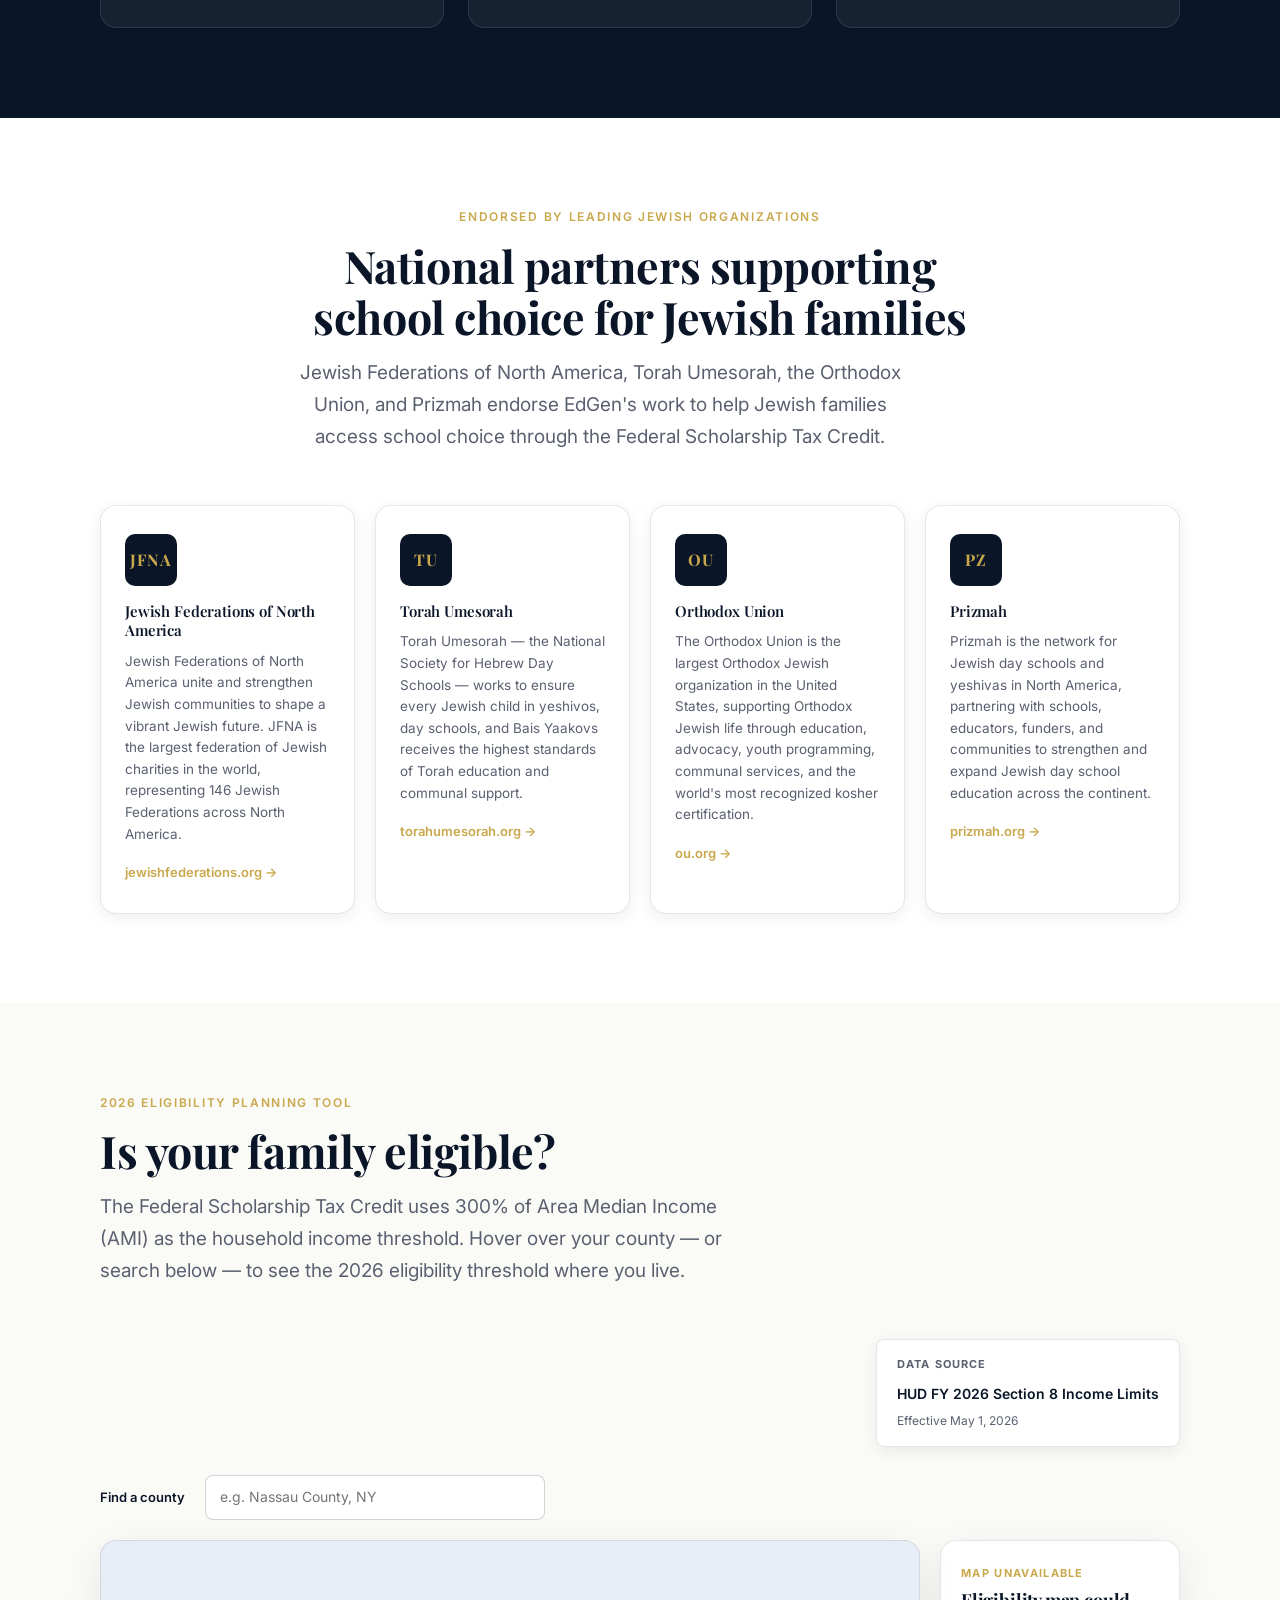
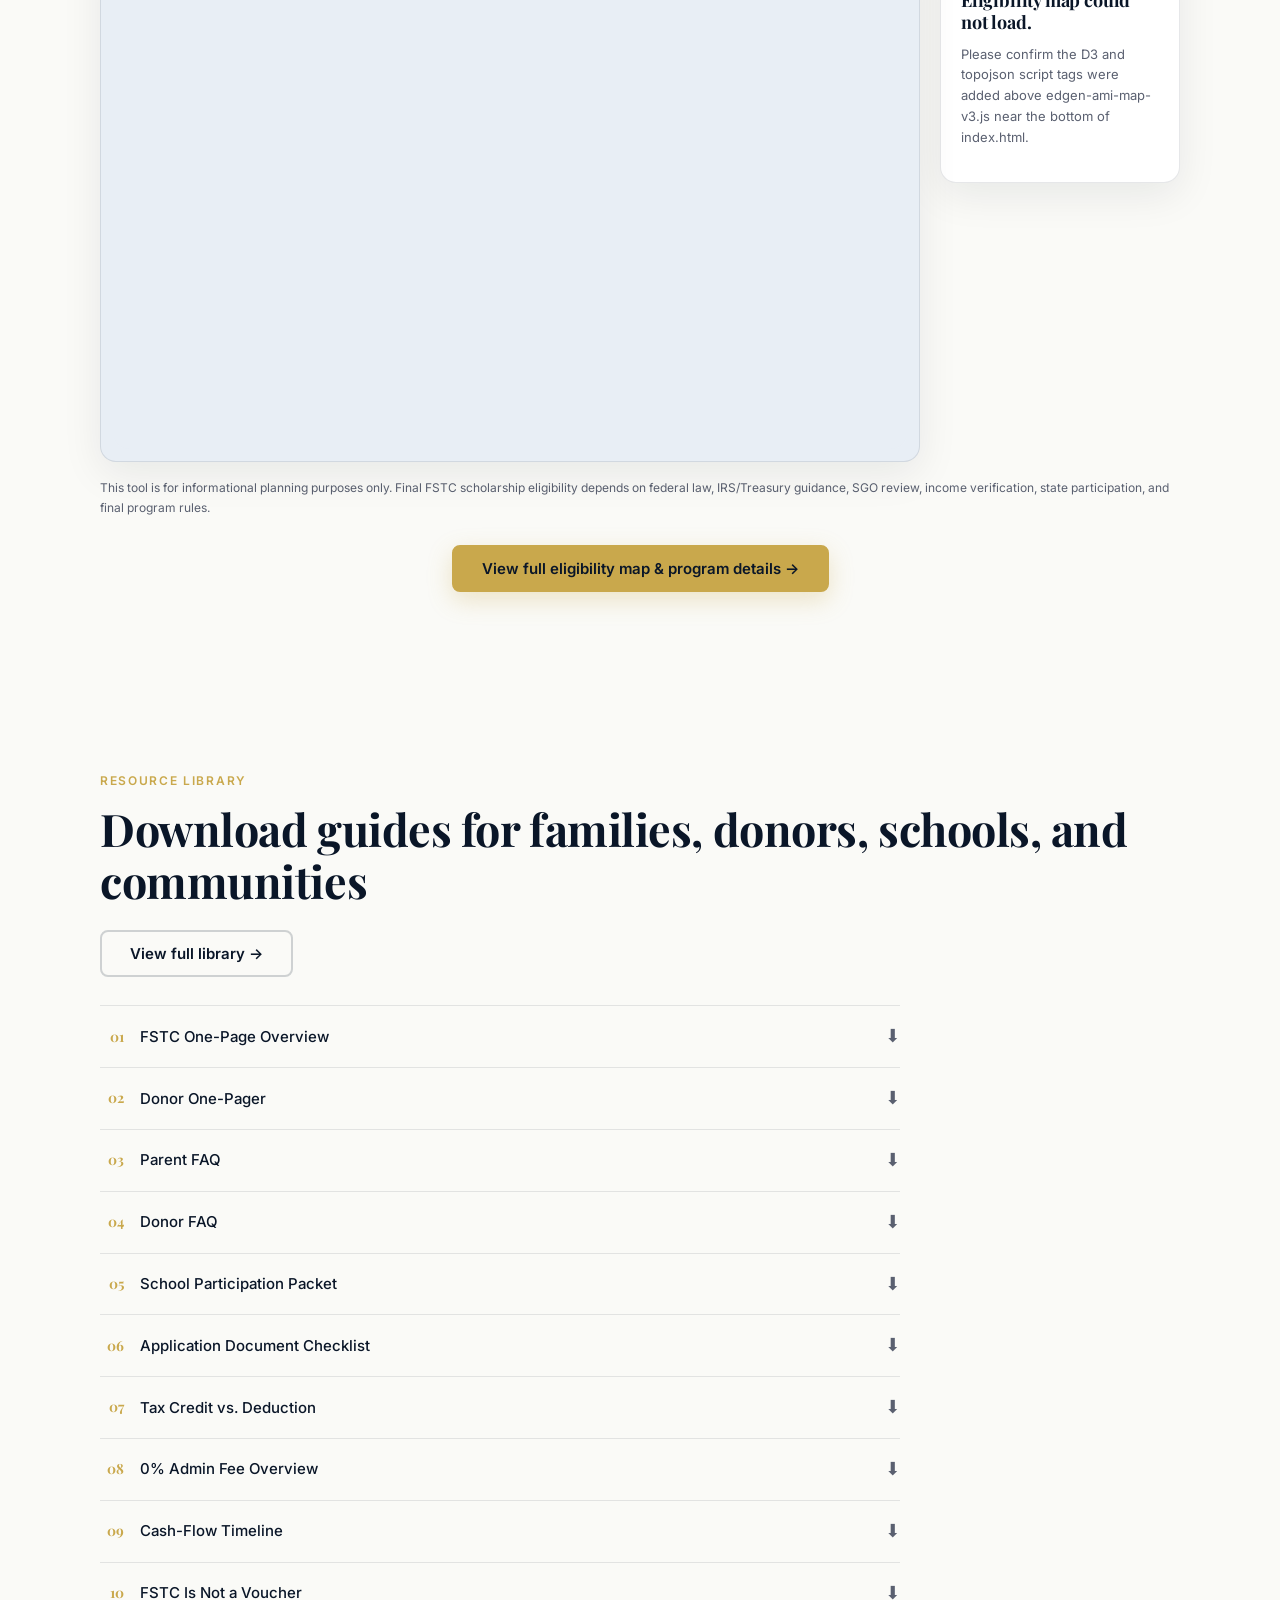
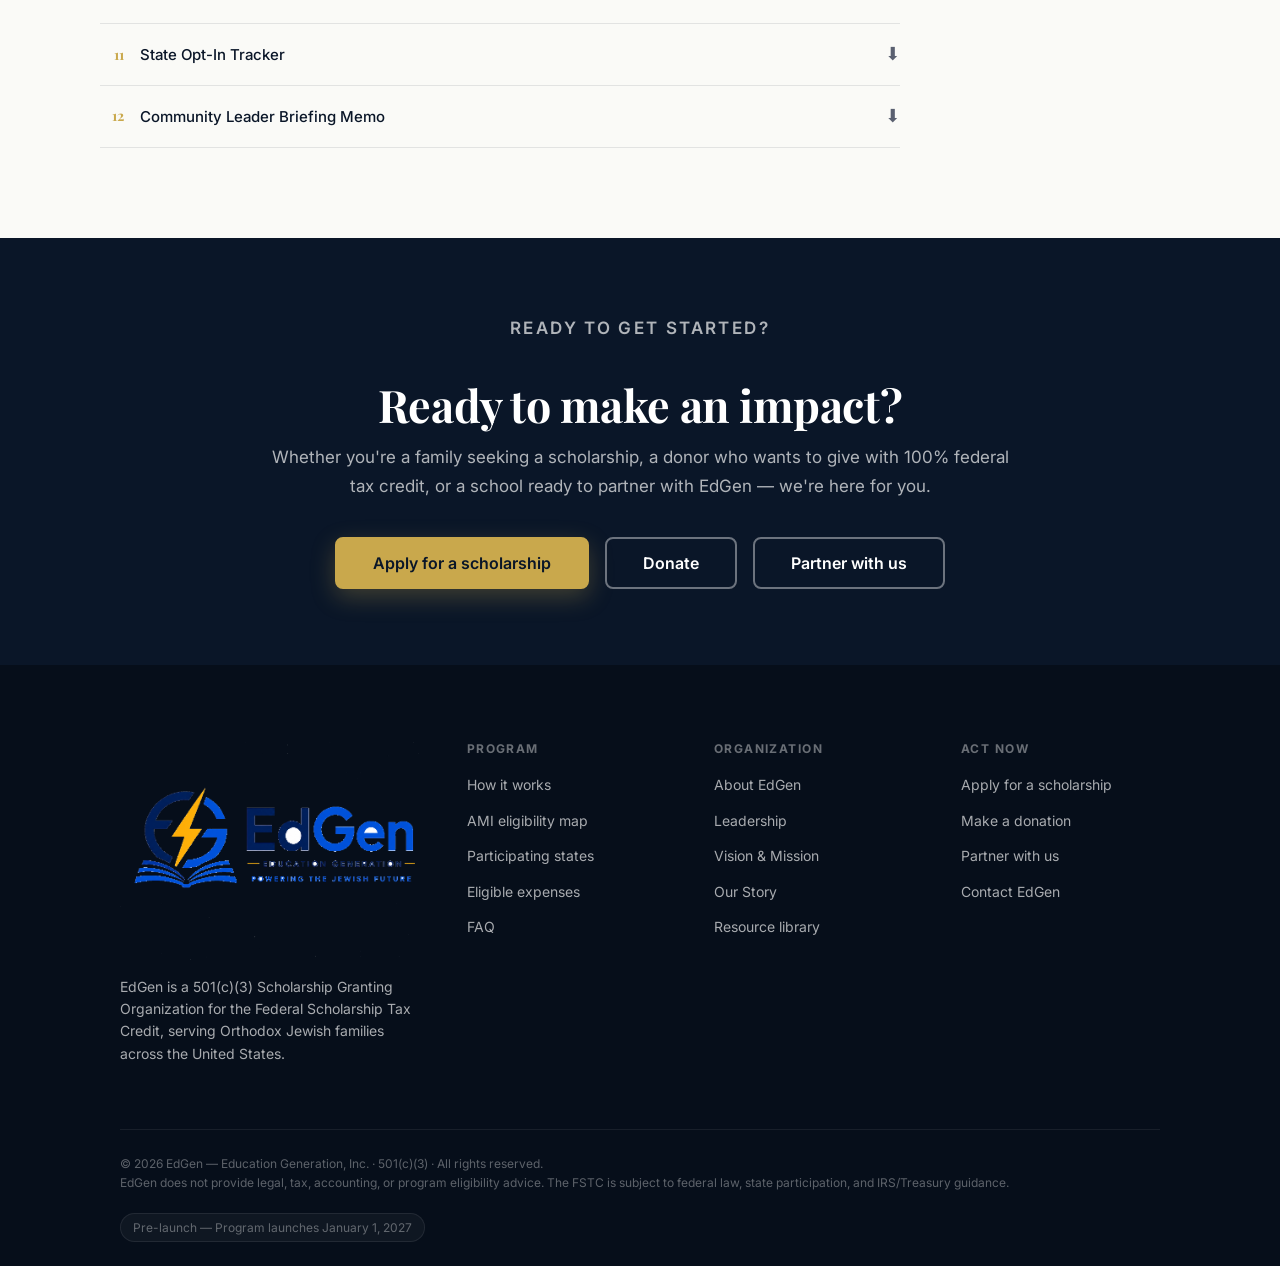
==== commit ac2b1fc7: "Remove white background from logo, use edgen-logo-final.png on all 7 pages, adjust nav height to 270" ====
--- a/index.html
+++ b/index.html
@@ -26,7 +26,7 @@
   <header class="site-header">
     <div class="container site-header-inner">
       <a href="index.html" class="brand" aria-label="EdGen home">
-        <img class="brand-logo" src="edgen-logo-white-transparent.png" alt="EdGen — Education Generation" />
+        <img class="brand-logo" src="edgen-logo-final.png" alt="EdGen — Education Generation" />
       </a>
 
       <nav class="nav" aria-label="Primary navigation">
@@ -491,7 +491,7 @@
       <div class="footer-inner">
         <div class="footer-brand-col">
           <a href="index.html" class="footer-brand-link" aria-label="EdGen home">
-          <img class="footer-logo" src="edgen-logo-white-transparent.png" alt="EdGen — Education Generation" />
+          <img class="footer-logo" src="edgen-logo-final.png" alt="EdGen — Education Generation" />
         </a>
           <p class="footer-tagline">EdGen is a 501(c)(3) Scholarship Granting Organization for the Federal Scholarship Tax Credit, serving Orthodox Jewish families across the United States.</p>
         </div>
--- a/styles.css
+++ b/styles.css
@@ -104,11 +104,11 @@
   align-items: center;
   justify-content: space-between;
   gap: 24px;
-  height: 120px;
+  height: 270px;
 }
 
 .brand { display: flex; align-items: center; flex-shrink: 0; }
-.brand-logo { width: 312px; height: auto; }
+.brand-logo { width: 360px; height: auto; }
 
 /* Primary nav */
 .nav {
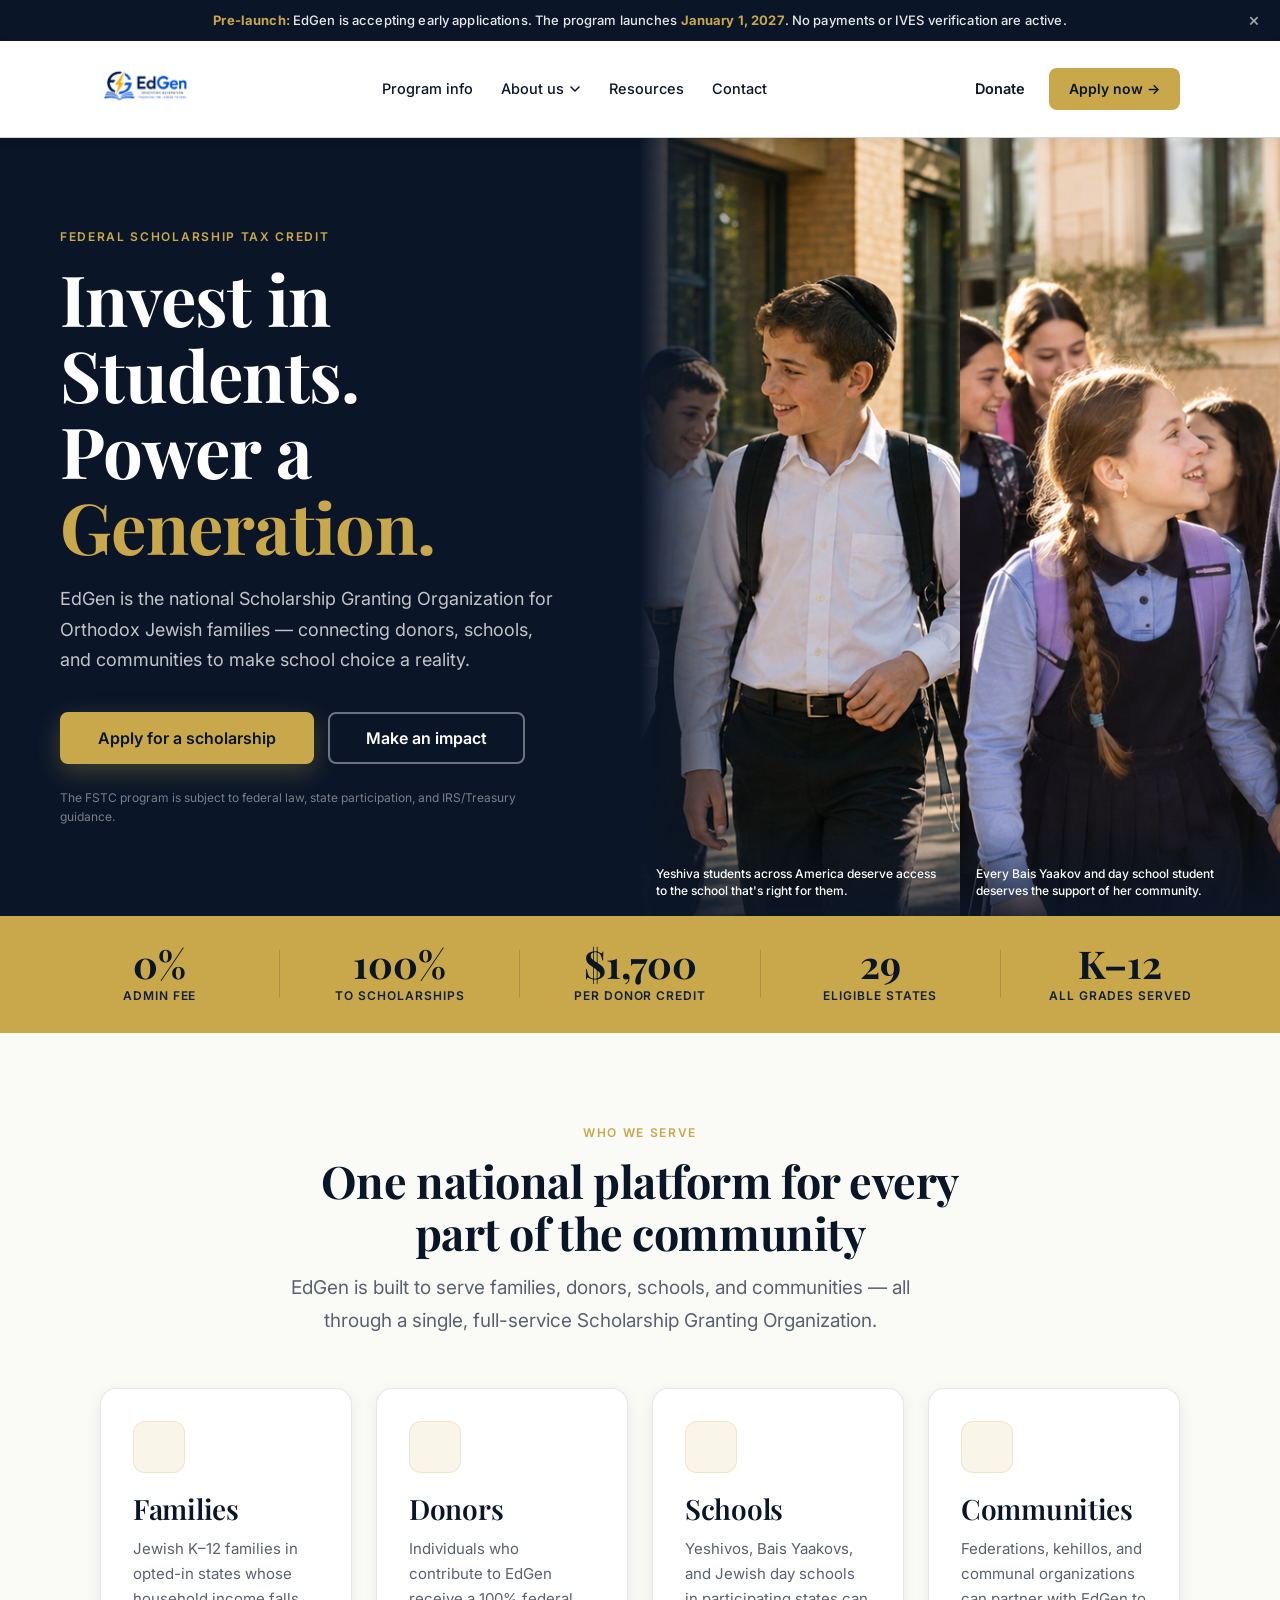
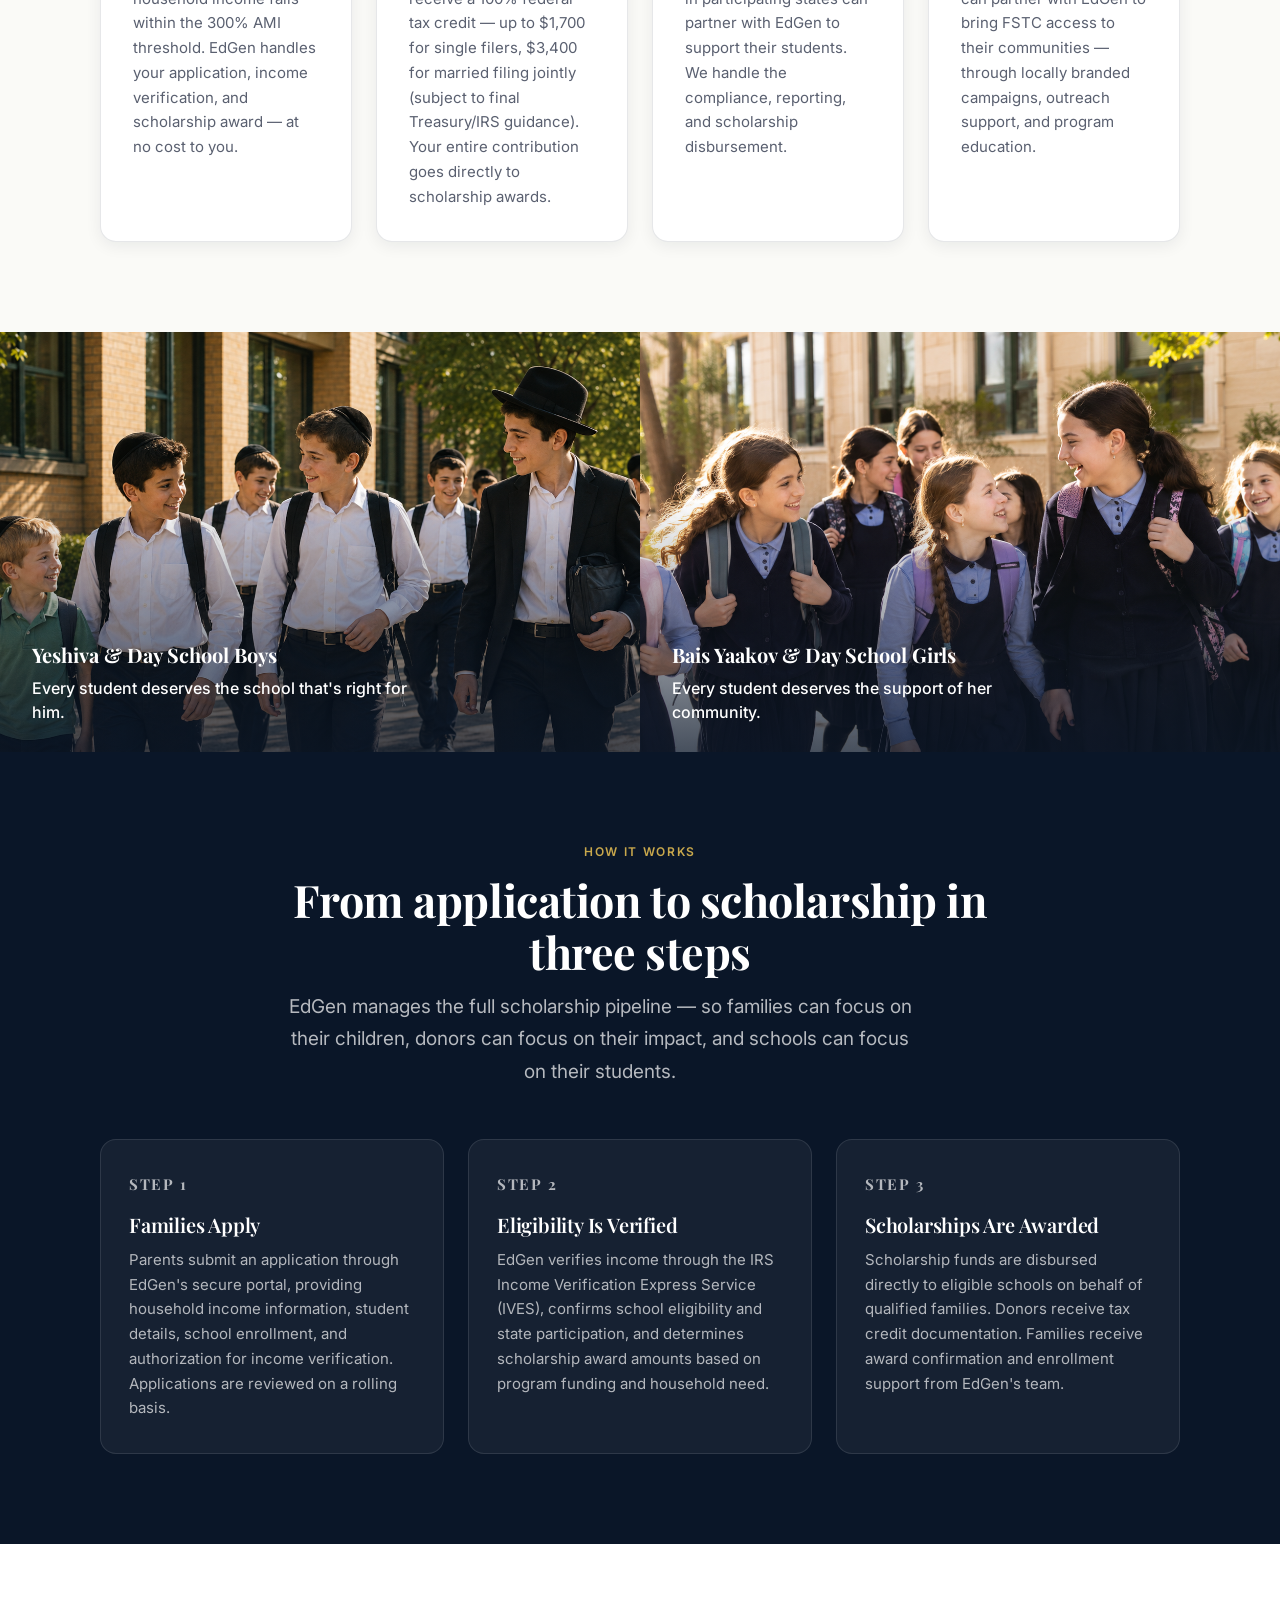
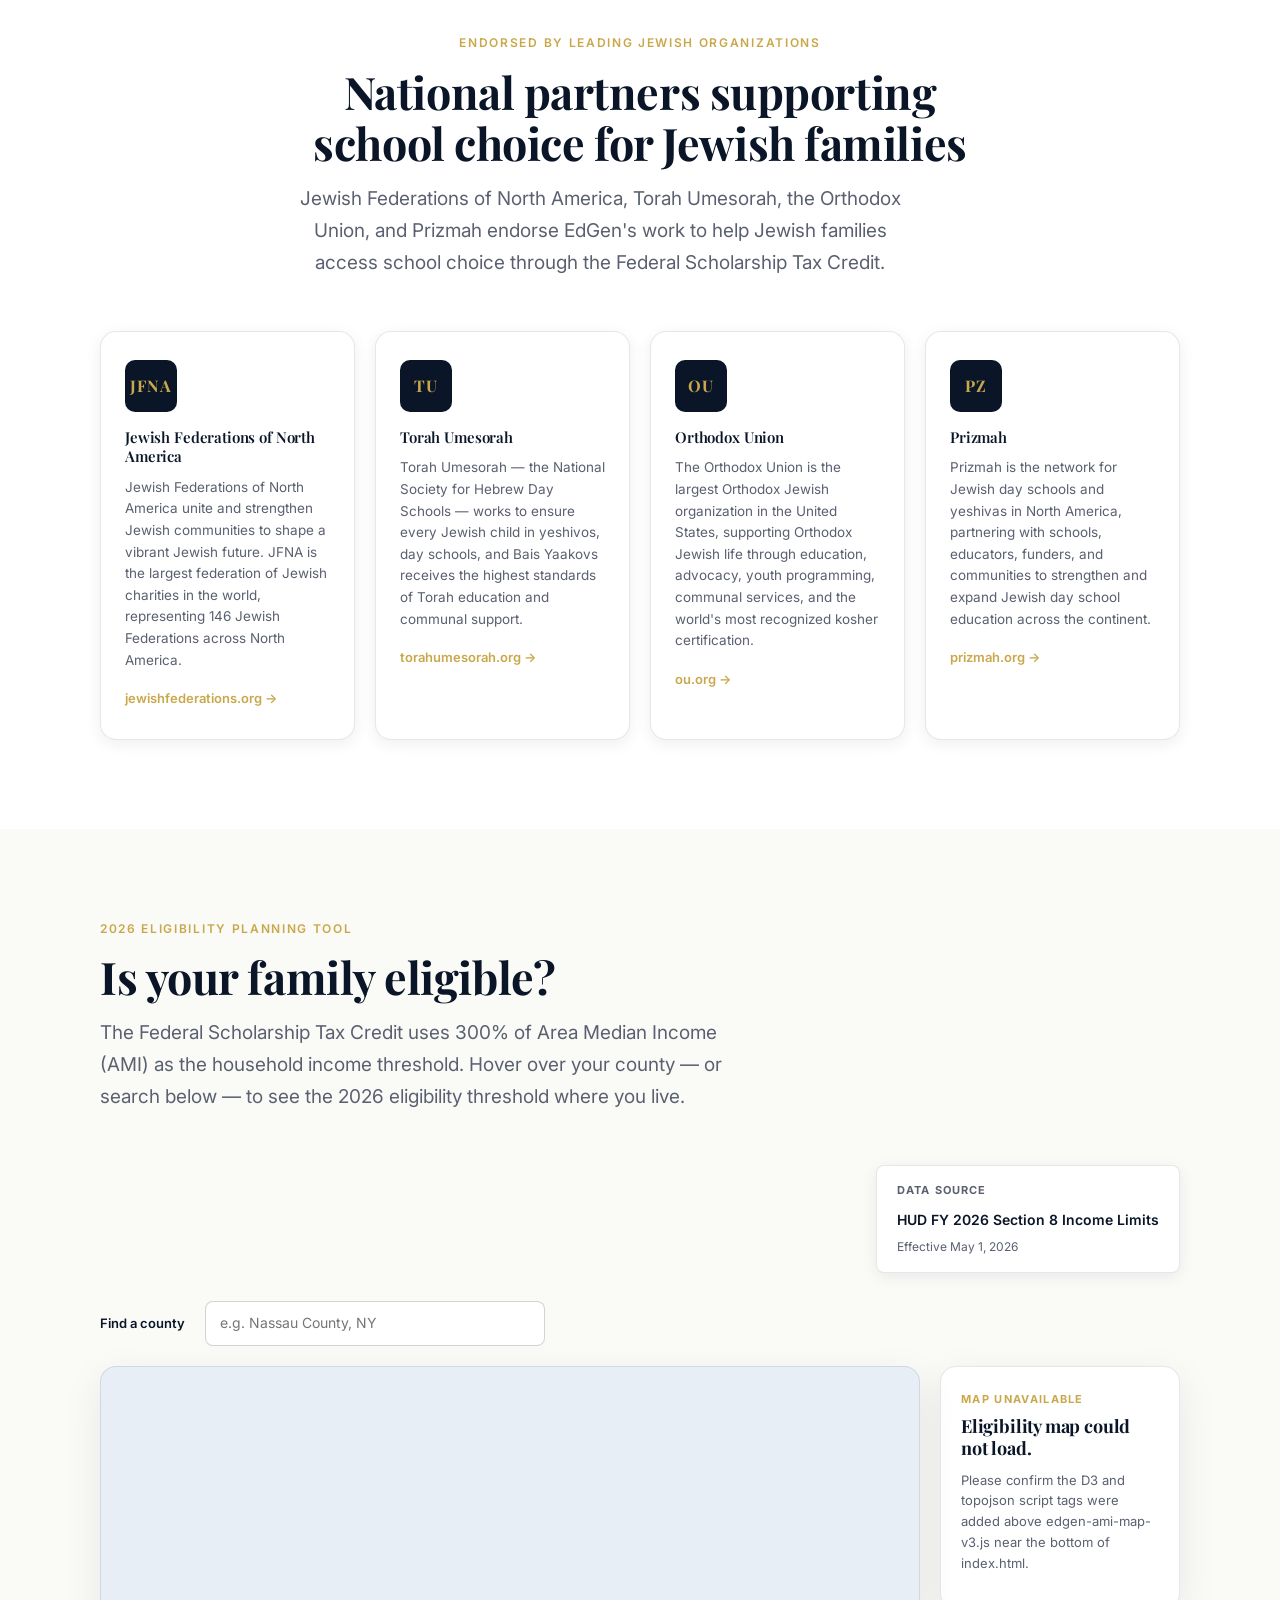
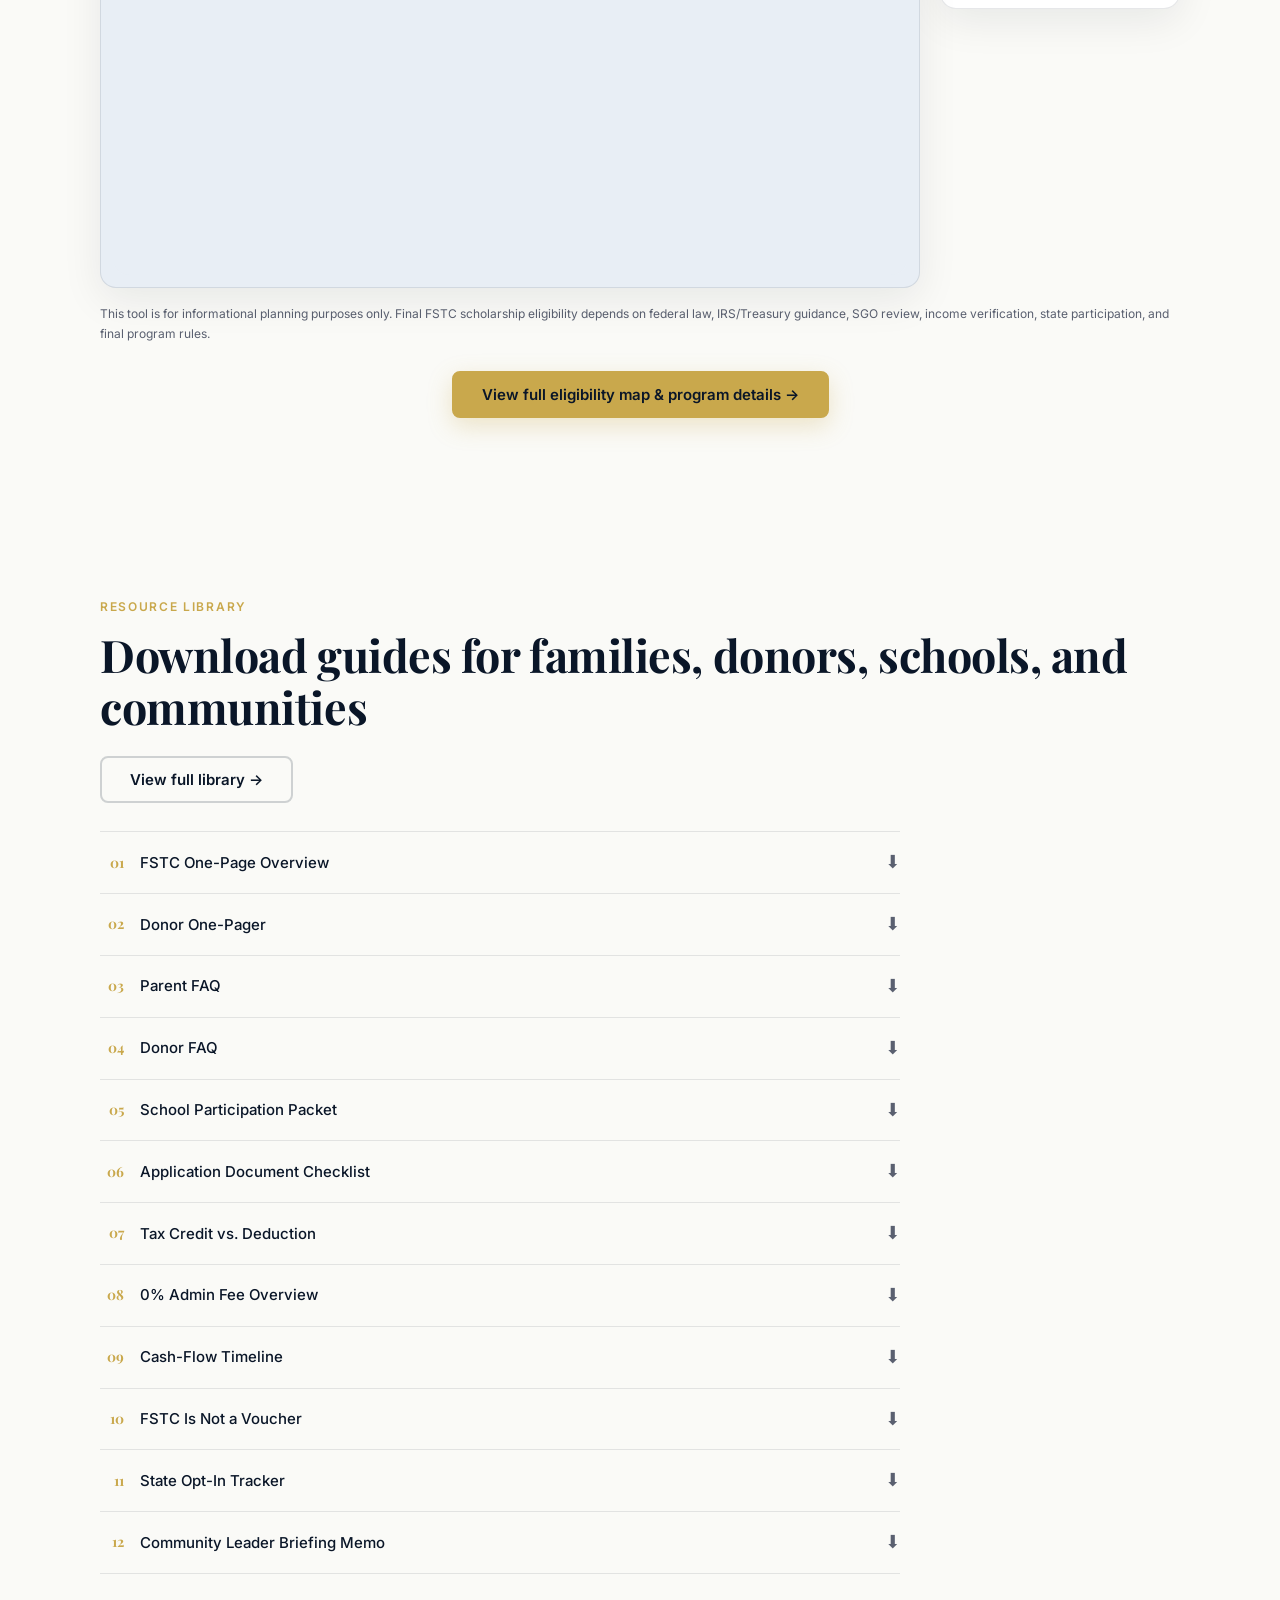
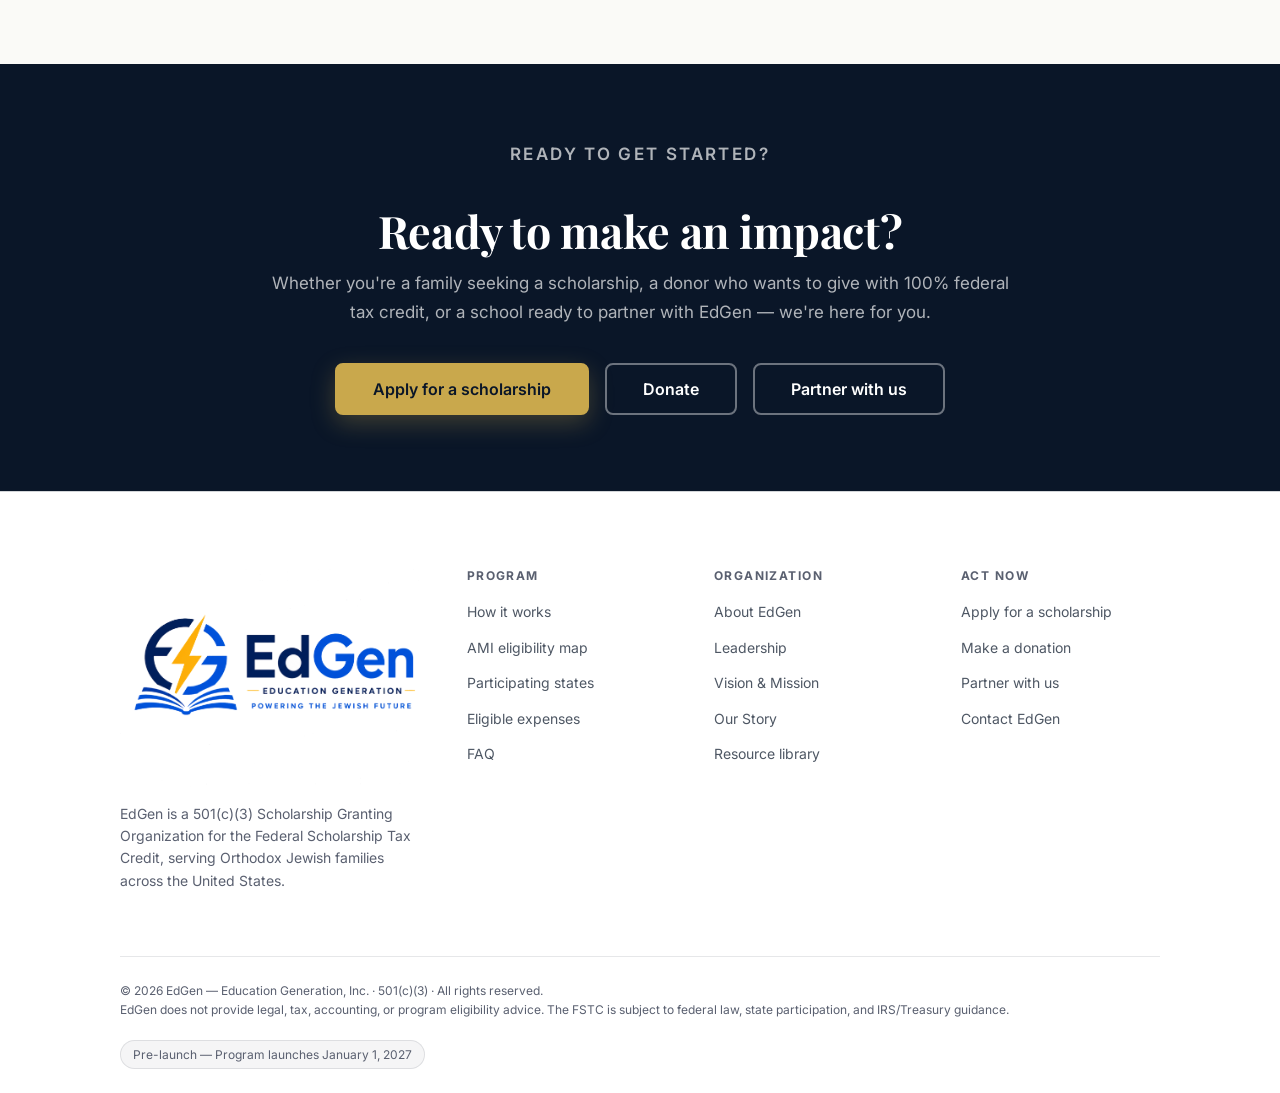
==== commit 06a26e27: "Switch nav and footer to white background; update all text colors for readability Co-Authored-By: Cl" ====
--- a/index.html
+++ b/index.html
@@ -72,7 +72,7 @@
       <a href="resources.html">Resources</a>
       <a href="contact.html">Contact</a>
       <div class="nav-mobile-actions">
-        <a href="donate.html" class="btn btn-outline" style="color:var(--gold);border-color:var(--gold);">Donate</a>
+        <a href="donate.html" class="btn btn-outline" style="color:var(--navy);border-color:rgba(10,22,40,0.3);">Donate</a>
         <a href="apply.html" class="btn btn-primary">Apply now →</a>
       </div>
     </nav>
--- a/styles.css
+++ b/styles.css
@@ -94,9 +94,9 @@
   position: sticky;
   top: 0;
   z-index: 100;
-  background: var(--navy);
-  border-bottom: 1px solid rgba(255,255,255,0.08);
-  box-shadow: 0 4px 24px rgba(6,14,26,0.35);
+  background: var(--white);
+  border-bottom: 1px solid var(--border-strong);
+  box-shadow: 0 2px 12px rgba(10,22,40,0.07);
 }
 
 .site-header-inner {
@@ -104,11 +104,11 @@
   align-items: center;
   justify-content: space-between;
   gap: 24px;
-  height: 270px;
+  height: 96px;
 }
 
 .brand { display: flex; align-items: center; flex-shrink: 0; }
-.brand-logo { width: 360px; height: auto; }
+.brand-logo { height: 64px; width: auto; }
 
 /* Primary nav */
 .nav {
@@ -120,14 +120,14 @@
 .nav-link {
   font-size: 14.5px;
   font-weight: 500;
-  color: rgba(255,255,255,0.82);
+  color: var(--navy);
   padding: 8px 12px;
   border-radius: var(--radius);
   transition: color 0.18s, background 0.18s;
   white-space: nowrap;
 }
-.nav-link:hover { color: white; background: rgba(255,255,255,0.08); }
-.nav-link.active { color: var(--gold); }
+.nav-link:hover { color: var(--navy); background: rgba(10,22,40,0.06); }
+.nav-link.active { color: var(--navy); font-weight: 700; }
 
 /* Dropdown */
 .nav-dropdown {
@@ -139,7 +139,7 @@
   gap: 5px;
   font-size: 14.5px;
   font-weight: 500;
-  color: rgba(255,255,255,0.82);
+  color: var(--navy);
   padding: 8px 12px;
   border-radius: var(--radius);
   background: none;
@@ -149,7 +149,7 @@
   white-space: nowrap;
 }
 .nav-dropdown-toggle:hover,
-.nav-dropdown:hover .nav-dropdown-toggle { color: white; background: rgba(255,255,255,0.08); }
+.nav-dropdown:hover .nav-dropdown-toggle { color: var(--navy); background: rgba(10,22,40,0.06); }
 .nav-dropdown-toggle svg { flex-shrink: 0; transition: transform 0.2s; }
 .nav-dropdown:hover .nav-dropdown-toggle svg { transform: rotate(180deg); }
 
@@ -192,11 +192,11 @@
 .nav-donate {
   font-size: 14.5px;
   font-weight: 600;
-  color: var(--gold);
+  color: var(--navy);
   padding: 8px 14px;
   transition: color 0.18s;
 }
-.nav-donate:hover { color: var(--gold-light); }
+.nav-donate:hover { color: var(--navy-mid); }
 
 .nav-apply {
   display: inline-flex;
@@ -222,7 +222,7 @@
   width: 36px;
   height: 36px;
   background: none;
-  border: 1px solid rgba(255,255,255,0.2);
+  border: 1px solid rgba(10,22,40,0.2);
   border-radius: 6px;
   padding: 7px;
   cursor: pointer;
@@ -231,7 +231,7 @@
   display: block;
   width: 100%;
   height: 2px;
-  background: white;
+  background: var(--navy);
   border-radius: 2px;
   transition: transform 0.22s, opacity 0.22s;
 }
@@ -243,14 +243,14 @@
 .nav-mobile {
   display: none;
   position: fixed;
-  top: 68px;
+  top: 96px;
   left: 0;
   right: 0;
-  background: var(--navy);
-  border-top: 1px solid rgba(255,255,255,0.08);
+  background: var(--white);
+  border-top: 1px solid var(--border);
   padding: 20px clamp(20px,5vw,60px) 28px;
   z-index: 99;
-  box-shadow: 0 16px 40px rgba(6,14,26,0.4);
+  box-shadow: 0 16px 40px rgba(10,22,40,0.1);
 }
 .nav-mobile.open { display: block; }
 .nav-mobile a, .nav-mobile button {
@@ -259,9 +259,9 @@
   text-align: left;
   font-size: 15px;
   font-weight: 500;
-  color: rgba(255,255,255,0.85);
+  color: var(--navy);
   padding: 12px 0;
-  border-bottom: 1px solid rgba(255,255,255,0.06);
+  border-bottom: 1px solid var(--border);
   background: none;
   border-left: none;
   border-right: none;
@@ -270,15 +270,15 @@
   transition: color 0.15s;
 }
 .nav-mobile a:last-child, .nav-mobile button:last-child { border-bottom: none; }
-.nav-mobile a:hover, .nav-mobile button:hover { color: white; }
+.nav-mobile a:hover, .nav-mobile button:hover { color: var(--navy-mid); }
 .nav-mobile .mobile-submenu { padding-left: 16px; }
-.nav-mobile .mobile-submenu a { font-size: 14px; color: rgba(255,255,255,0.65); }
+.nav-mobile .mobile-submenu a { font-size: 14px; color: var(--muted); }
 .nav-mobile-actions {
   display: flex;
   gap: 12px;
   margin-top: 20px;
   padding-top: 20px;
-  border-top: 1px solid rgba(255,255,255,0.1);
+  border-top: 1px solid var(--border);
 }
 .nav-mobile-actions a { flex: 1; text-align: center; }
 
@@ -1216,9 +1216,10 @@
    FOOTER
    ============================================================ */
 .site-footer {
-  background: var(--navy-dark);
+  background: var(--white);
+  border-top: 1px solid var(--border-strong);
   padding: clamp(56px, 6vw, 88px) clamp(20px, 5vw, 60px) 0;
-  color: rgba(255,255,255,0.65);
+  color: var(--navy);
 }
 .footer-inner {
   display: grid;
@@ -1229,26 +1230,26 @@
 .footer-brand-col { display: flex; flex-direction: column; gap: 16px; }
 .footer-logo { width: 100%; height: auto; }
 .footer-brand-link { display: block; text-decoration: none; }
-.footer-tagline { font-size: 14px; line-height: 1.6; }
+.footer-tagline { font-size: 14px; line-height: 1.6; color: var(--muted); }
 .footer-col h4 {
   font-family: var(--font-body);
   font-size: 12px;
   font-weight: 700;
   text-transform: uppercase;
   letter-spacing: 0.12em;
-  color: rgba(255,255,255,0.4);
+  color: var(--muted);
   margin-bottom: 16px;
 }
 .footer-col ul { display: flex; flex-direction: column; gap: 10px; }
 .footer-col a {
   font-size: 14px;
-  color: rgba(255,255,255,0.65);
+  color: rgba(10,22,40,0.72);
   transition: color 0.15s;
 }
-.footer-col a:hover { color: white; }
+.footer-col a:hover { color: var(--navy); }
 
 .footer-bottom {
-  border-top: 1px solid rgba(255,255,255,0.07);
+  border-top: 1px solid var(--border);
   padding-block: 24px;
   display: flex;
   align-items: center;
@@ -1256,12 +1257,12 @@
   gap: 20px;
   flex-wrap: wrap;
 }
-.footer-legal { font-size: 12px; color: rgba(255,255,255,0.35); line-height: 1.6; }
+.footer-legal { font-size: 12px; color: var(--muted); line-height: 1.6; }
 .footer-prelaunch {
   font-size: 12px;
-  color: rgba(255,255,255,0.35);
-  background: rgba(255,255,255,0.04);
-  border: 1px solid rgba(255,255,255,0.08);
+  color: var(--muted);
+  background: rgba(10,22,40,0.04);
+  border: 1px solid var(--border);
   border-radius: 20px;
   padding: 4px 12px;
 }
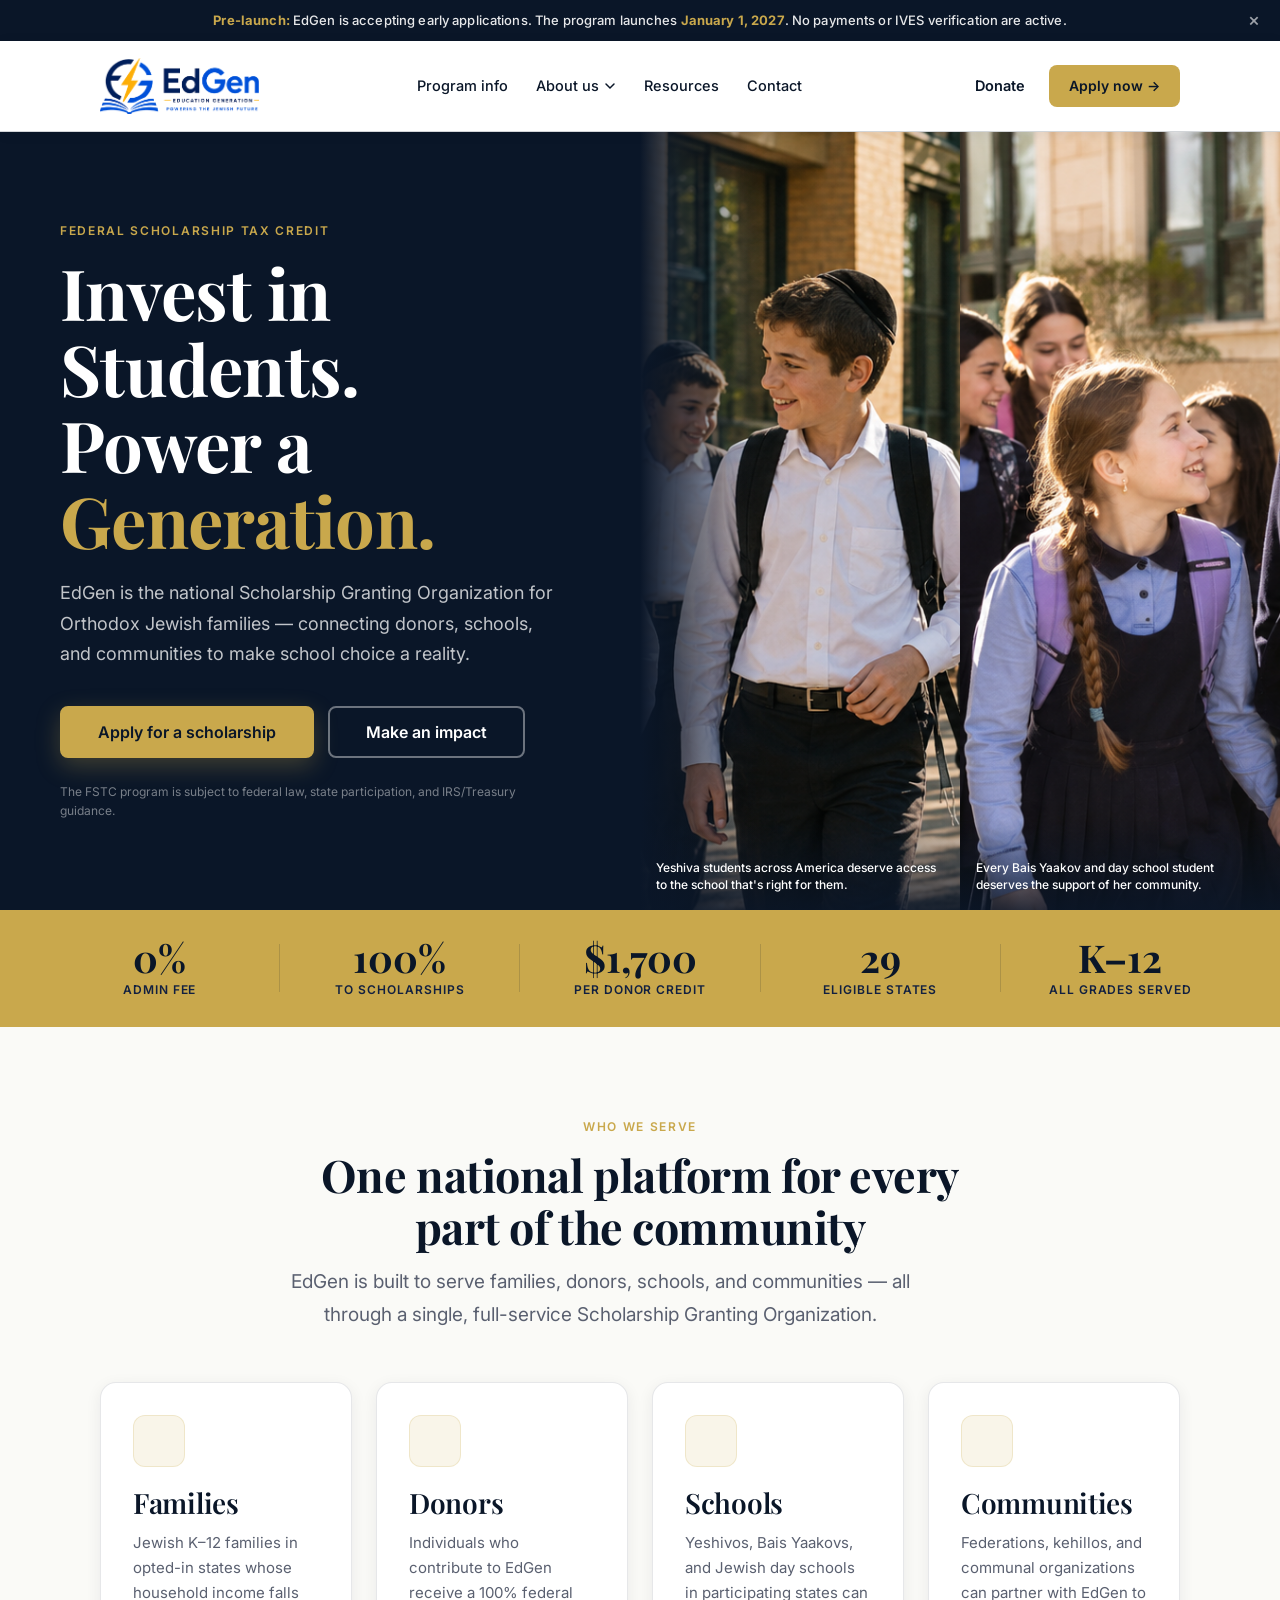
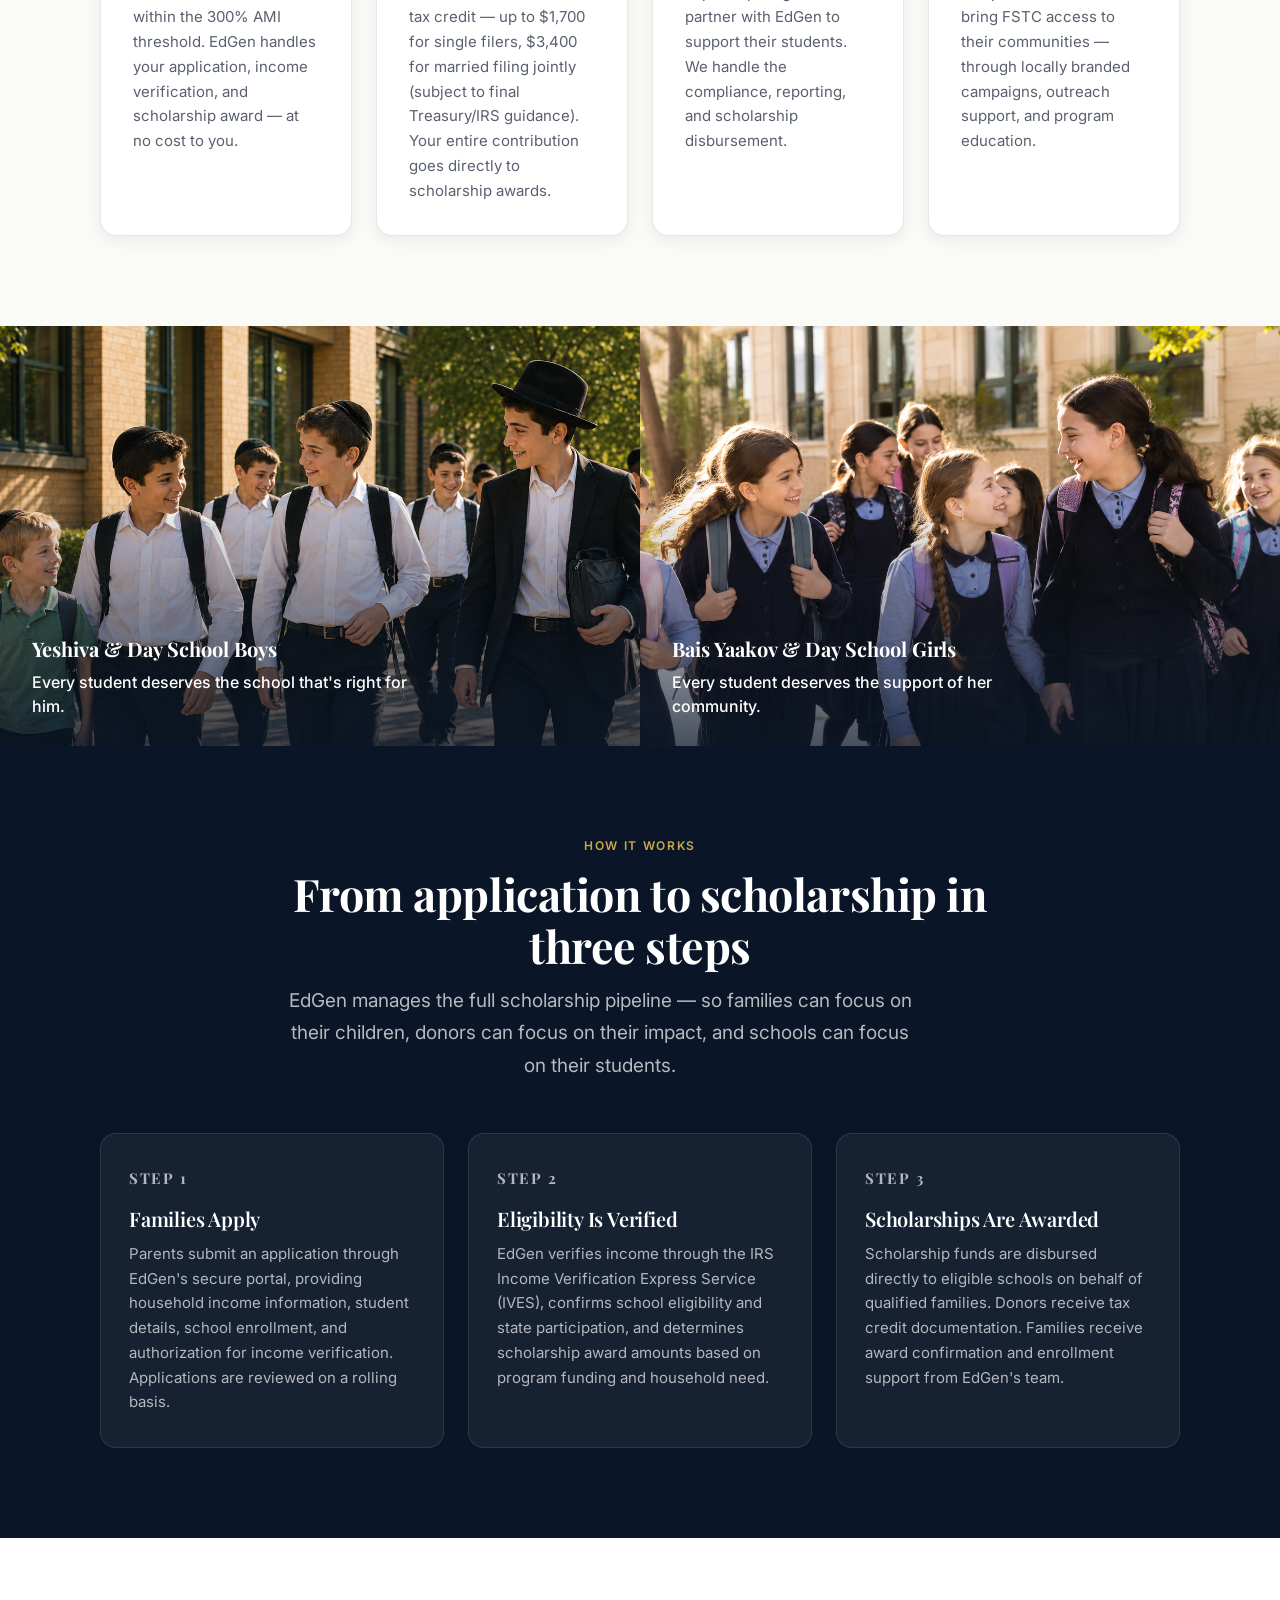
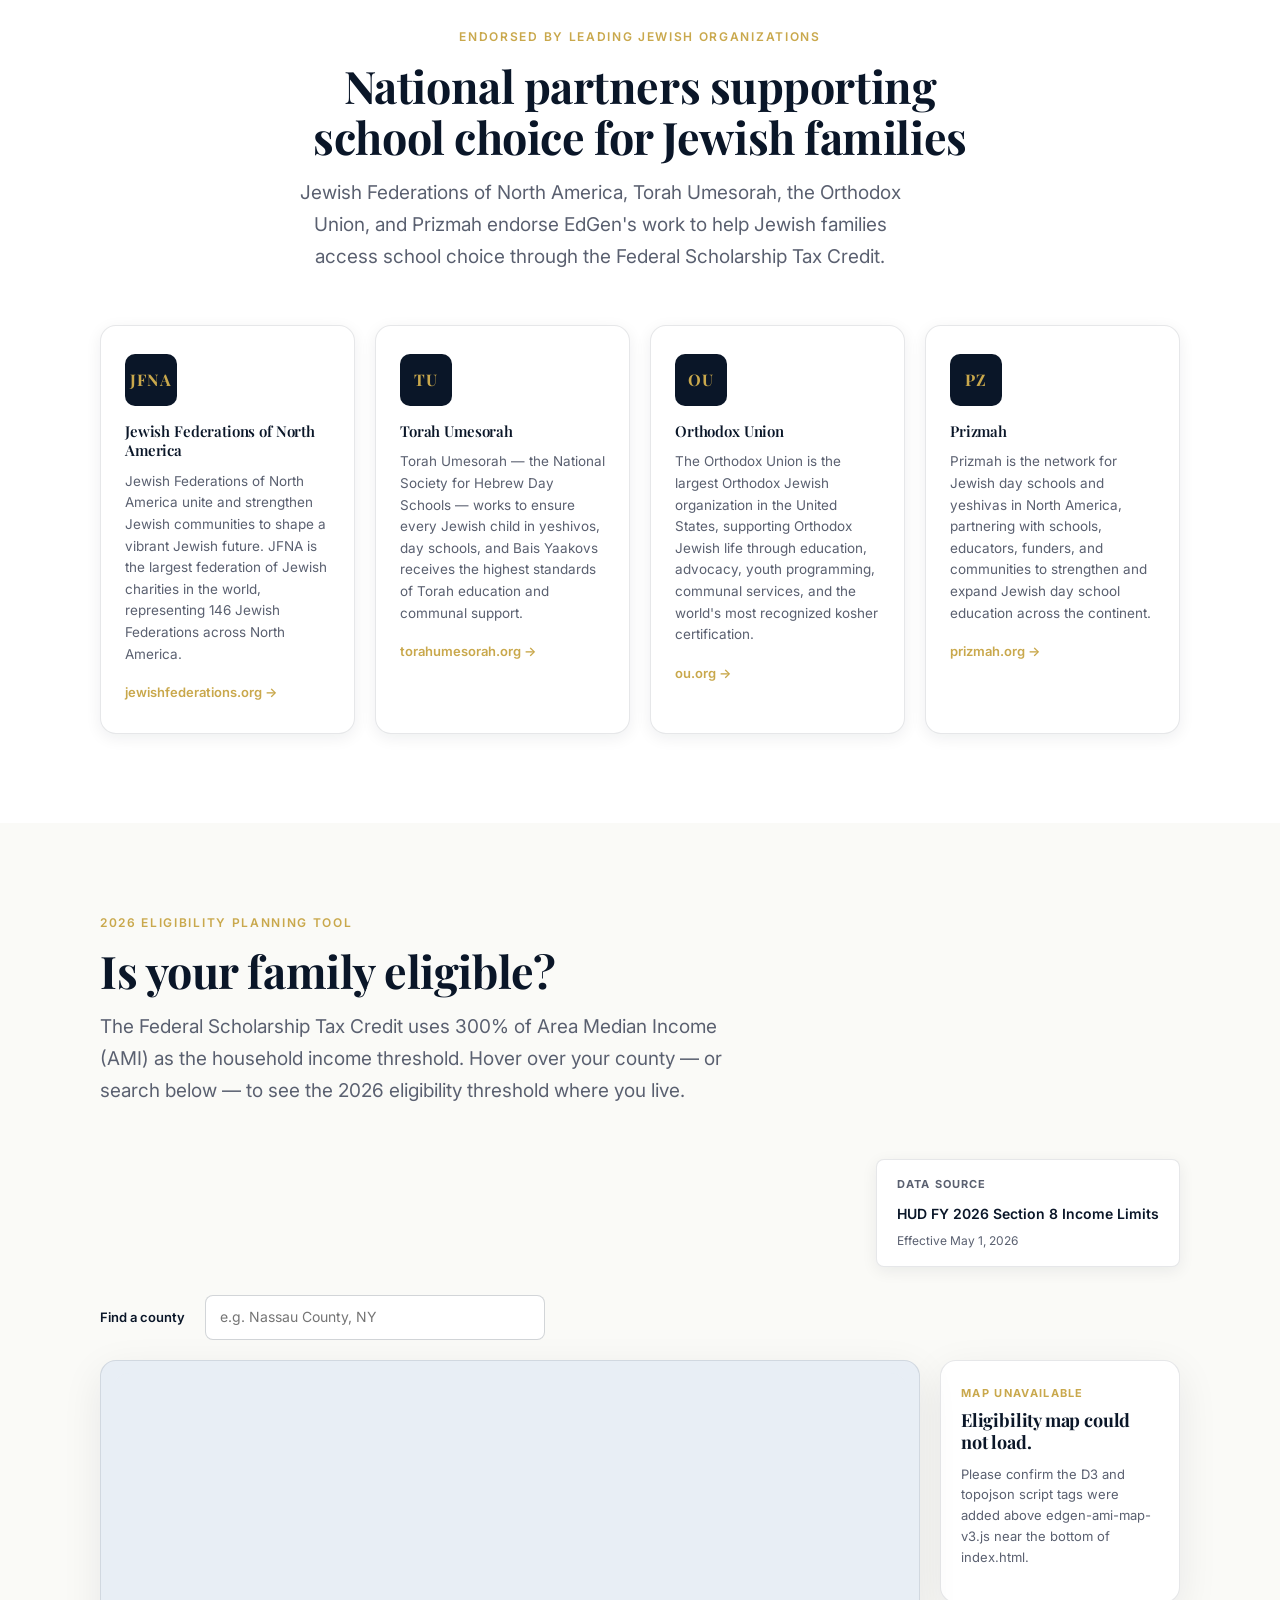
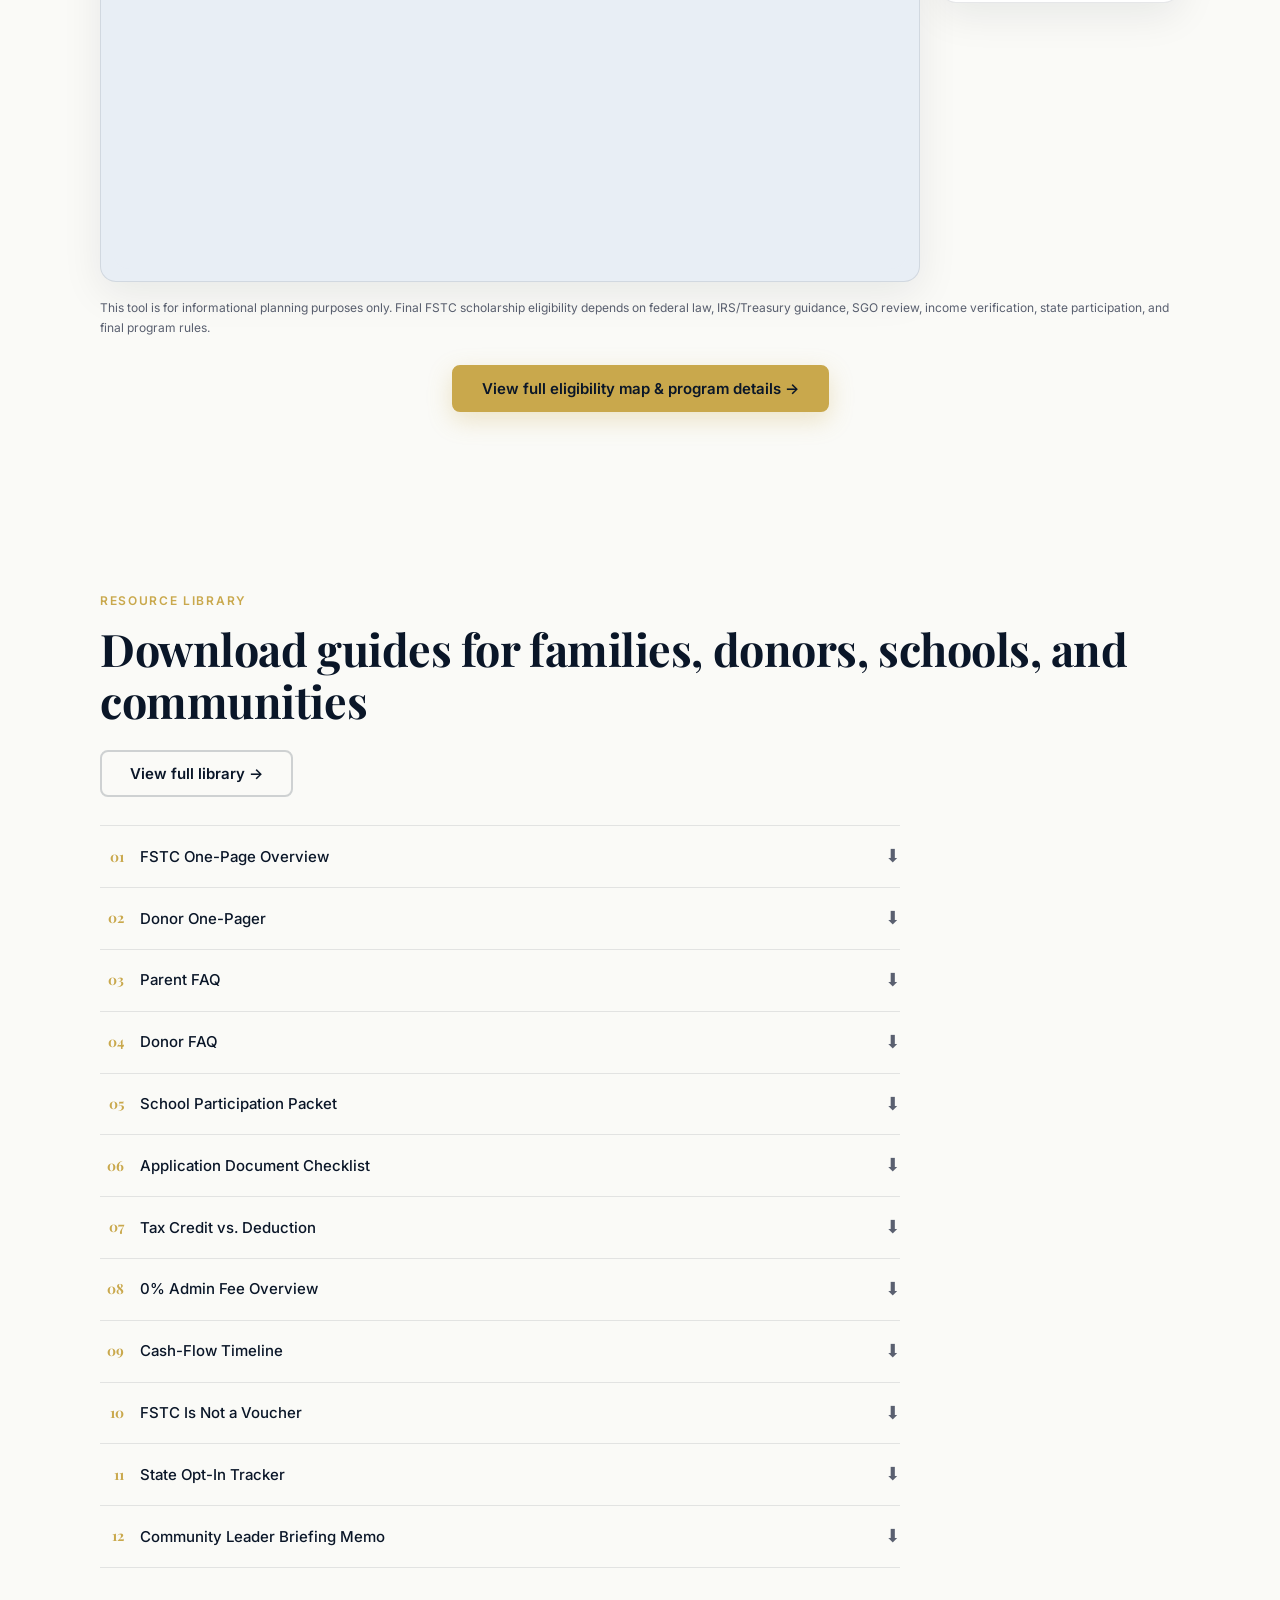
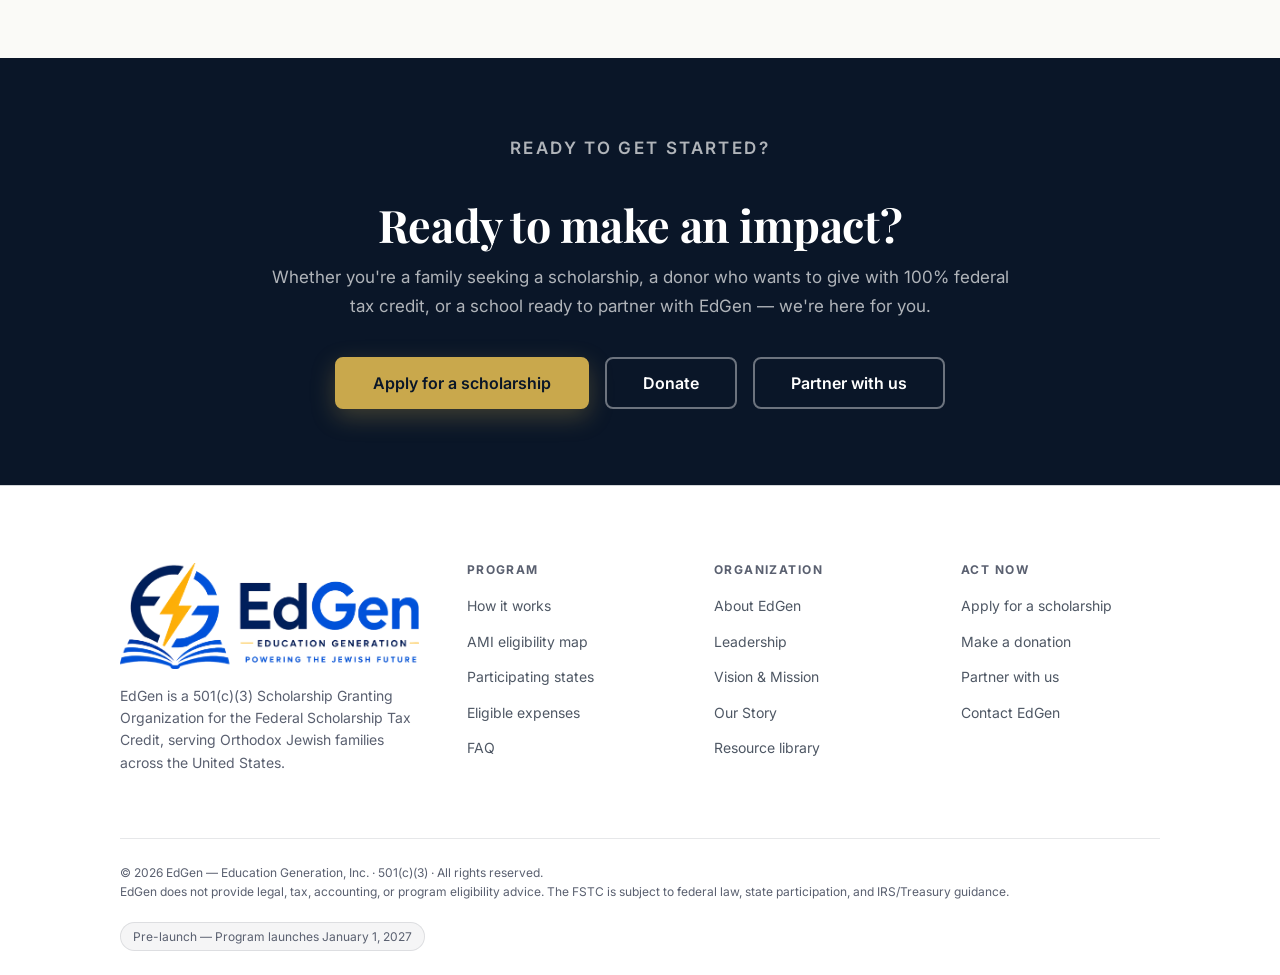
==== commit 6de98fdc: "Tight-crop logo to visible content bounds, use edgen-logo-tight.png on all 7 pages Co-Authored-By: C" ====
--- a/index.html
+++ b/index.html
@@ -26,7 +26,7 @@
   <header class="site-header">
     <div class="container site-header-inner">
       <a href="index.html" class="brand" aria-label="EdGen home">
-        <img class="brand-logo" src="edgen-logo-final.png" alt="EdGen — Education Generation" />
+        <img class="brand-logo" src="edgen-logo-tight.png" alt="EdGen — Education Generation" />
       </a>
 
       <nav class="nav" aria-label="Primary navigation">
@@ -491,7 +491,7 @@
       <div class="footer-inner">
         <div class="footer-brand-col">
           <a href="index.html" class="footer-brand-link" aria-label="EdGen home">
-          <img class="footer-logo" src="edgen-logo-final.png" alt="EdGen — Education Generation" />
+          <img class="footer-logo" src="edgen-logo-tight.png" alt="EdGen — Education Generation" />
         </a>
           <p class="footer-tagline">EdGen is a 501(c)(3) Scholarship Granting Organization for the Federal Scholarship Tax Credit, serving Orthodox Jewish families across the United States.</p>
         </div>
--- a/styles.css
+++ b/styles.css
@@ -104,11 +104,11 @@
   align-items: center;
   justify-content: space-between;
   gap: 24px;
-  height: 96px;
+  height: 90px;
 }
 
 .brand { display: flex; align-items: center; flex-shrink: 0; }
-.brand-logo { height: 64px; width: auto; }
+.brand-logo { height: 56px; width: auto; }
 
 /* Primary nav */
 .nav {
@@ -243,7 +243,7 @@
 .nav-mobile {
   display: none;
   position: fixed;
-  top: 96px;
+  top: 90px;
   left: 0;
   right: 0;
   background: var(--white);
